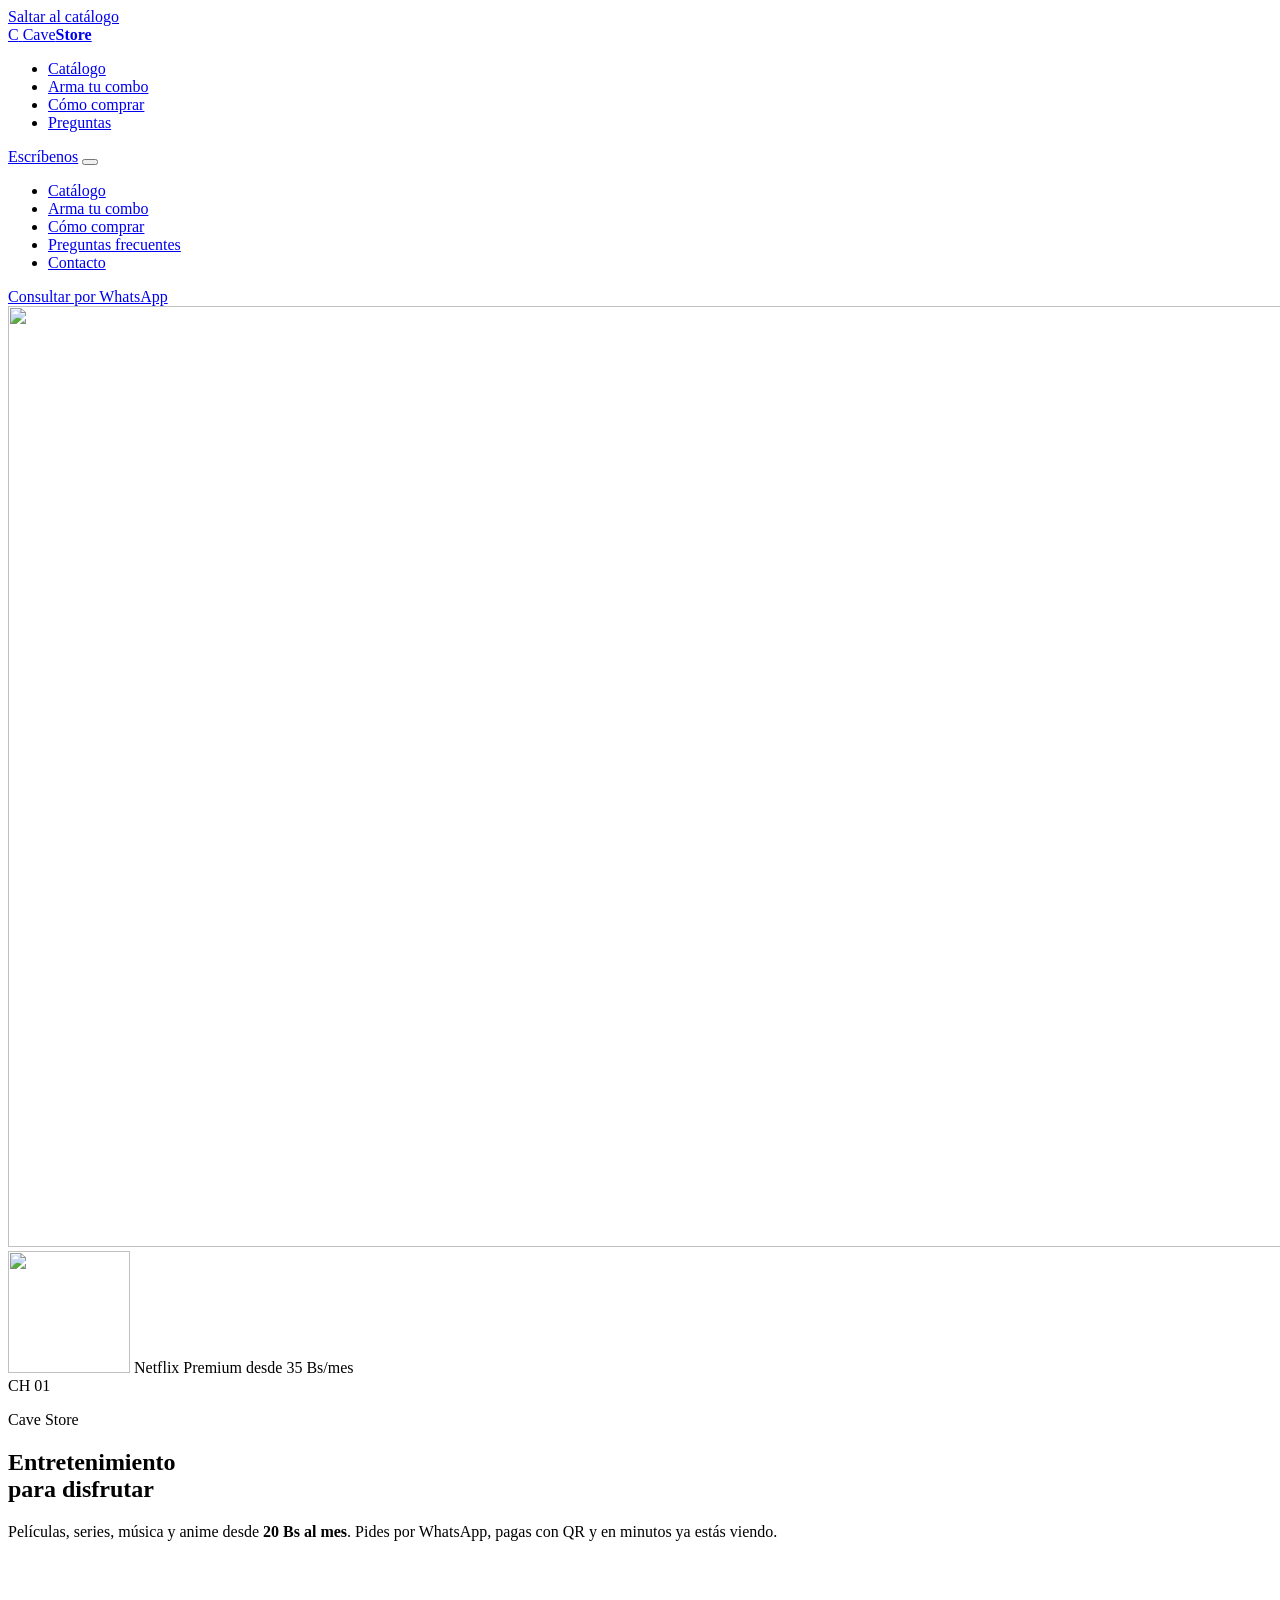
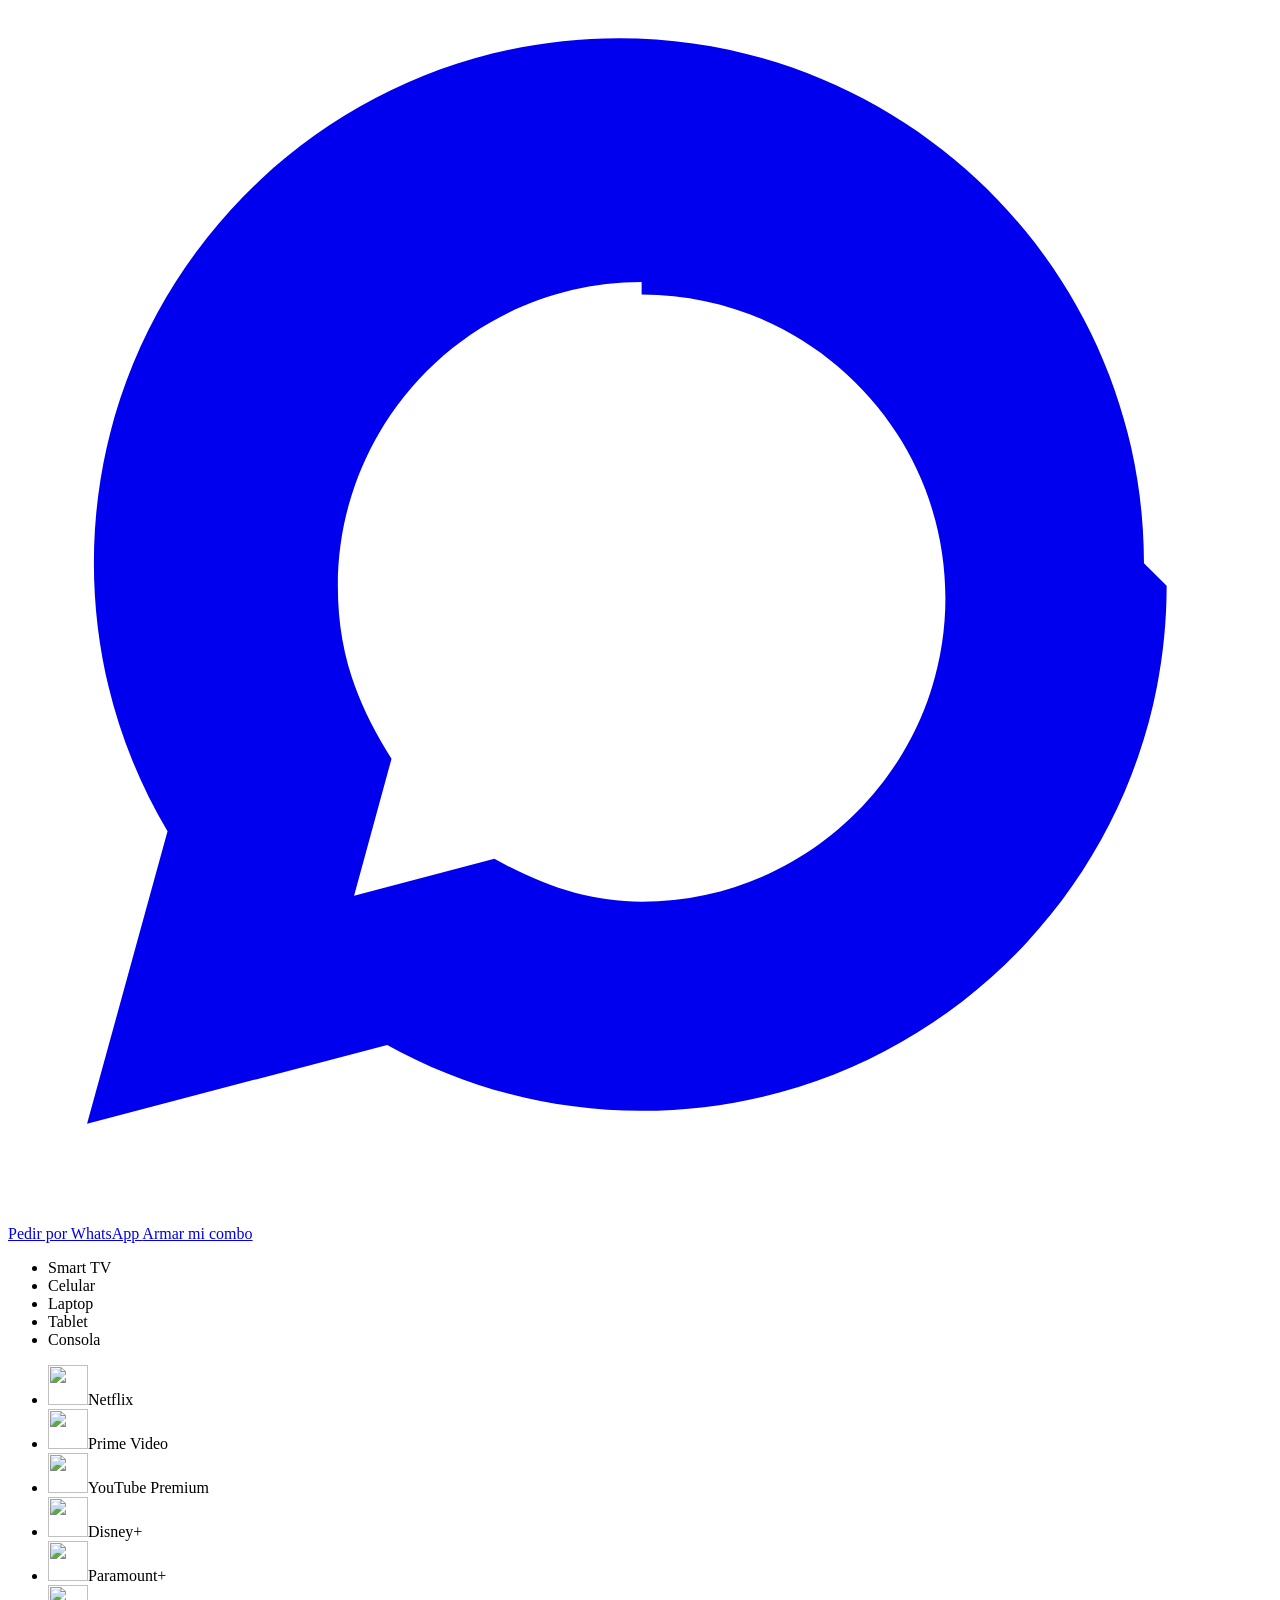
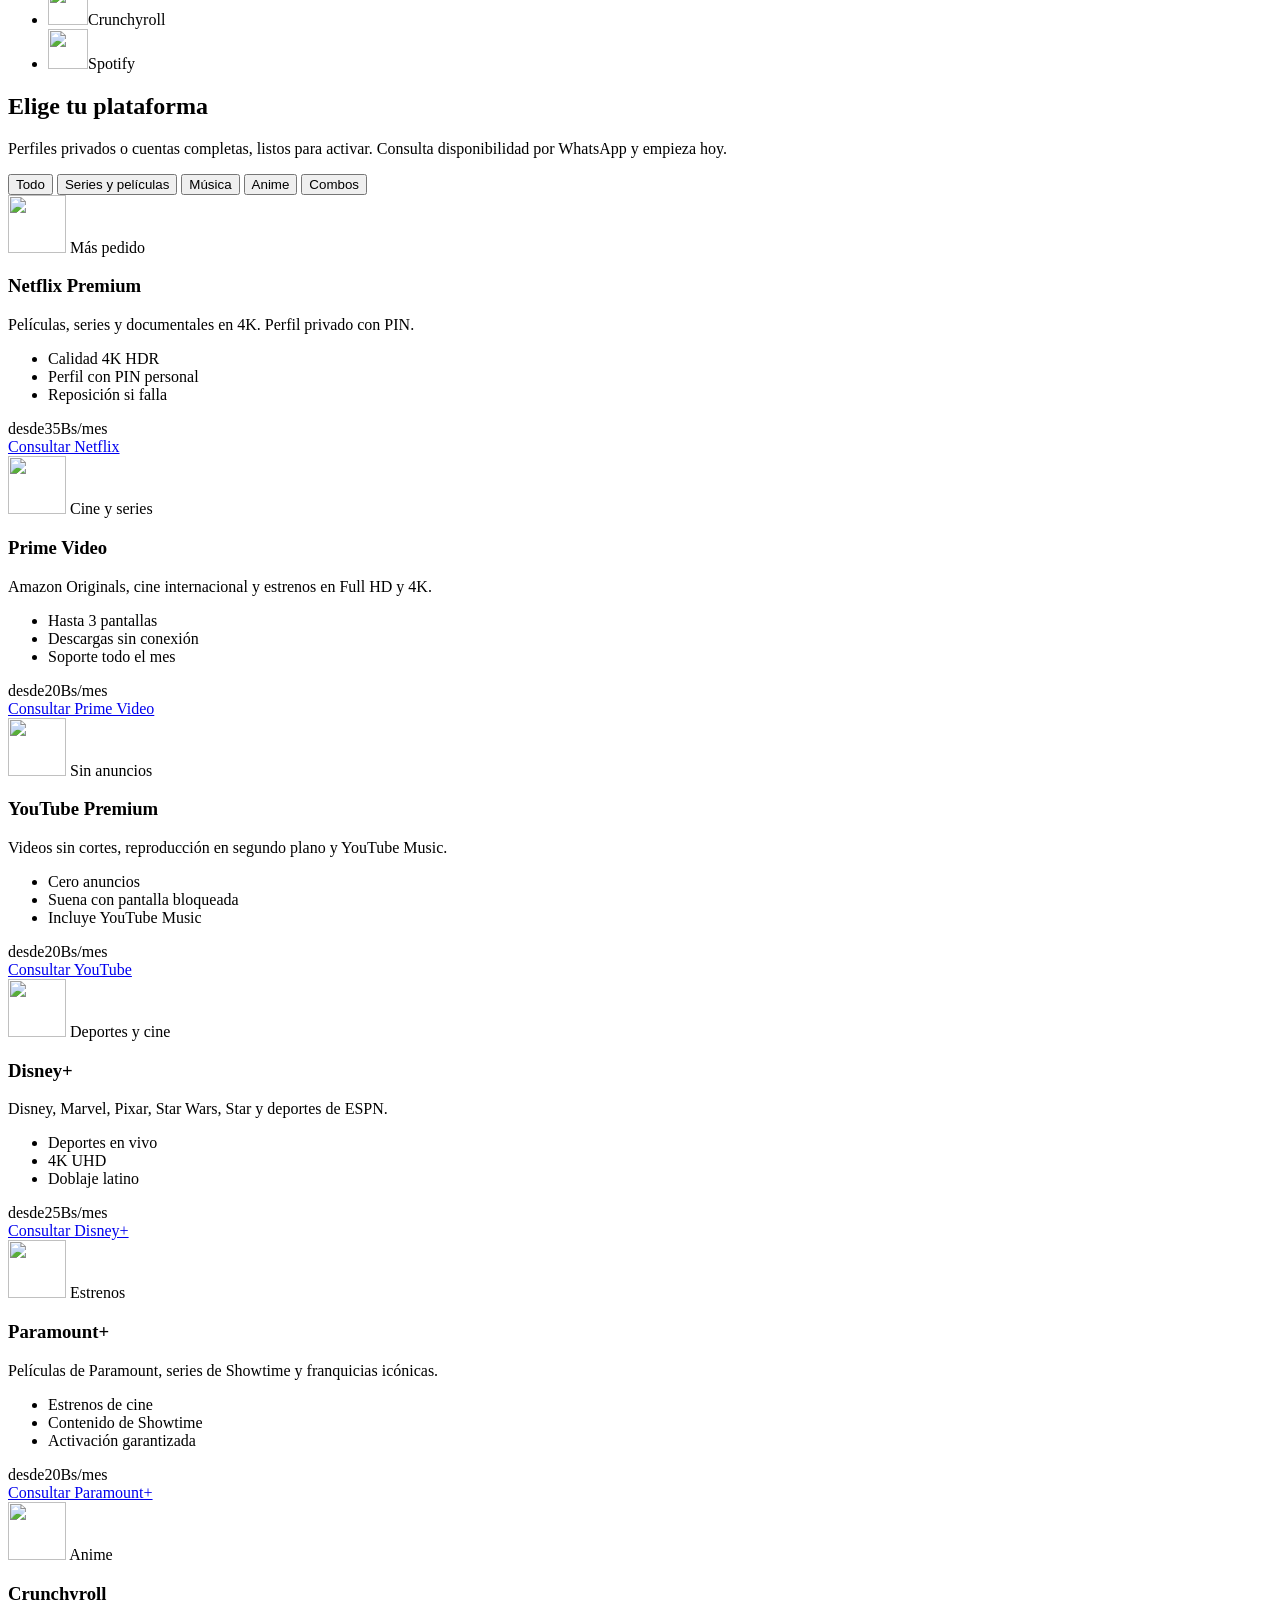
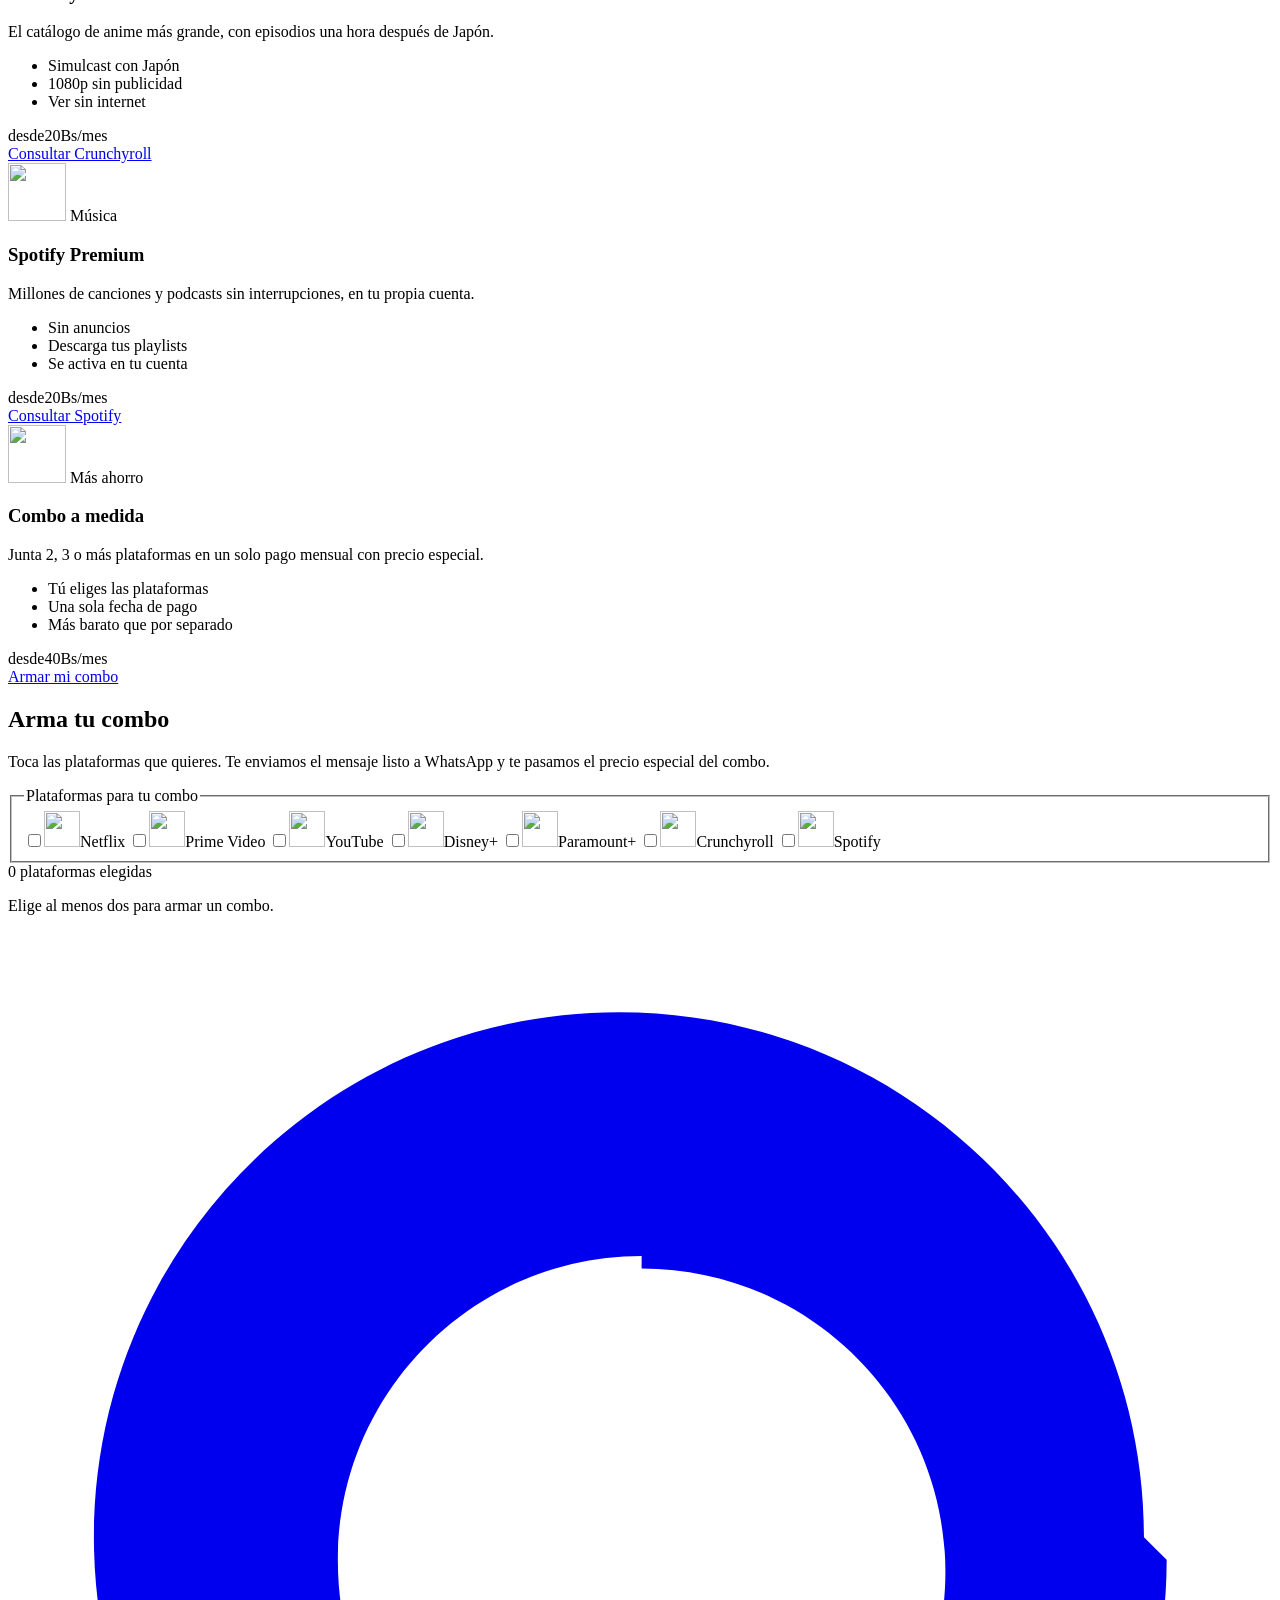
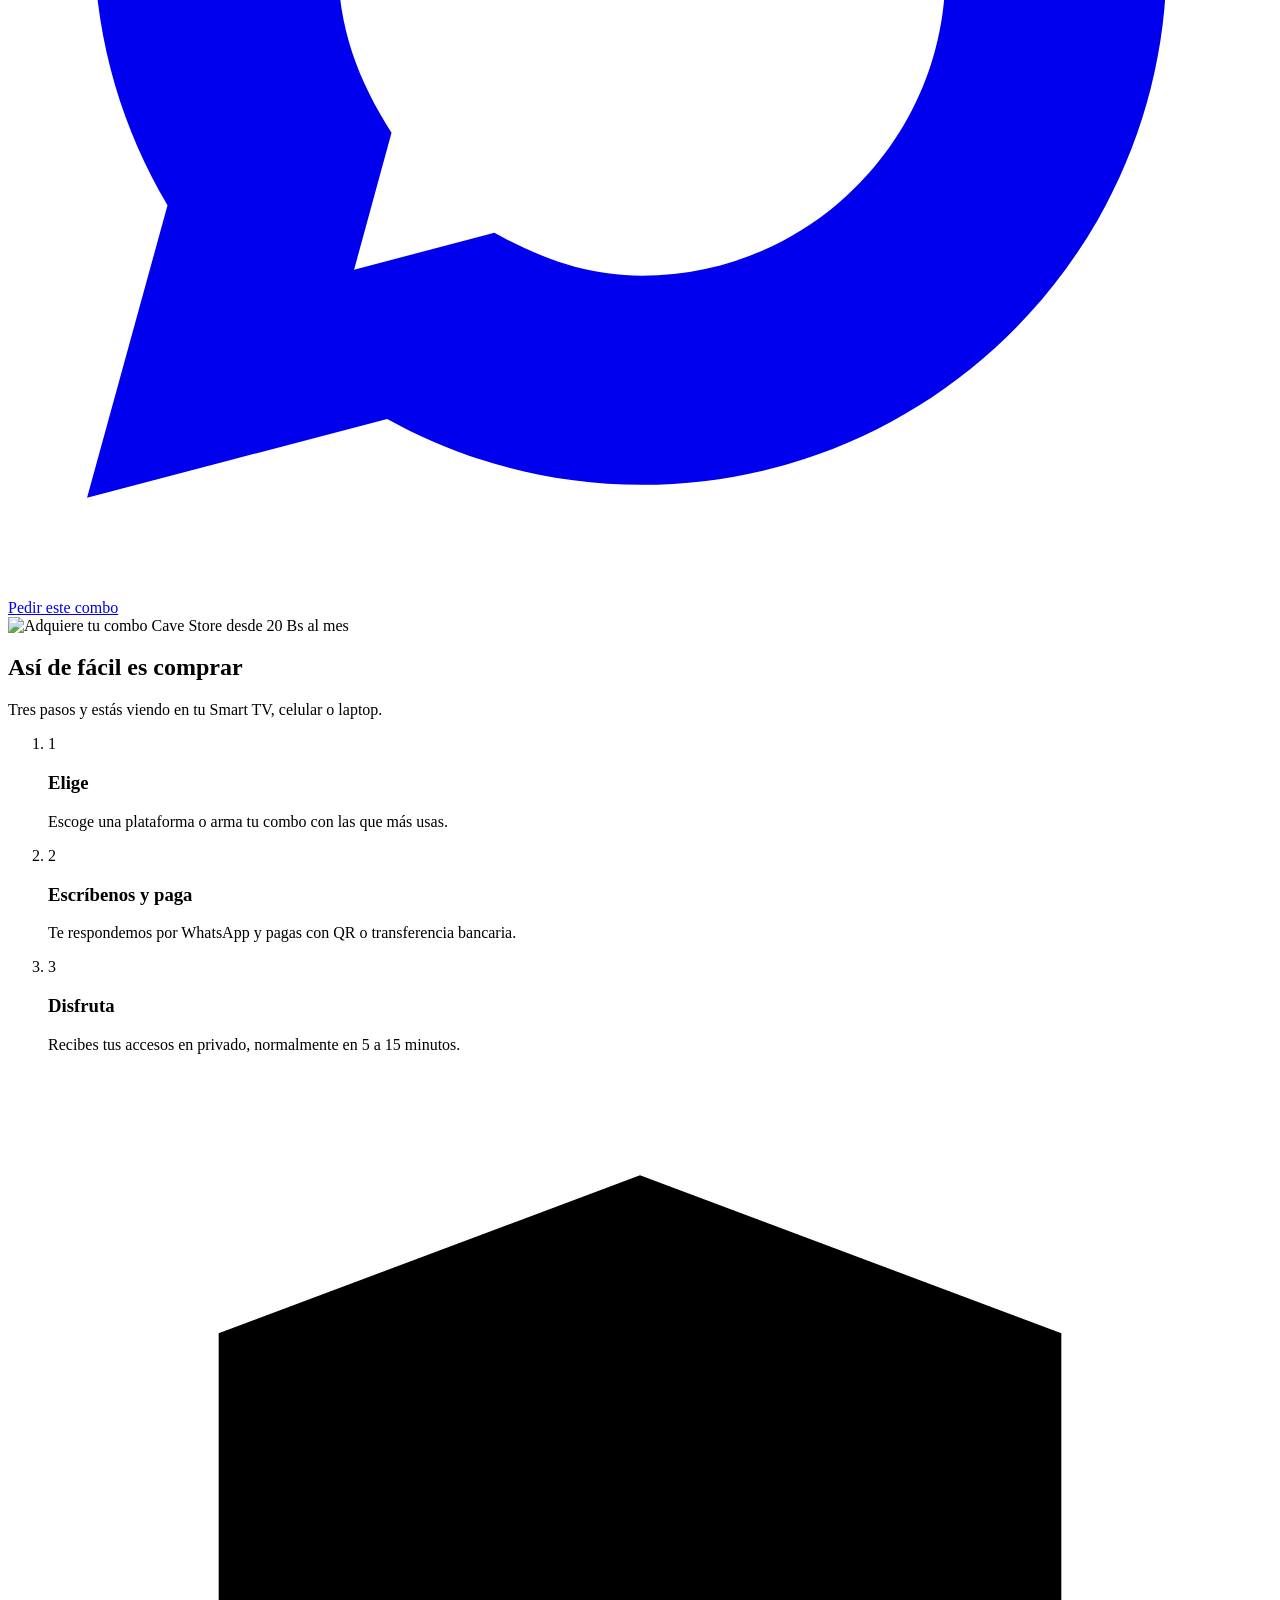
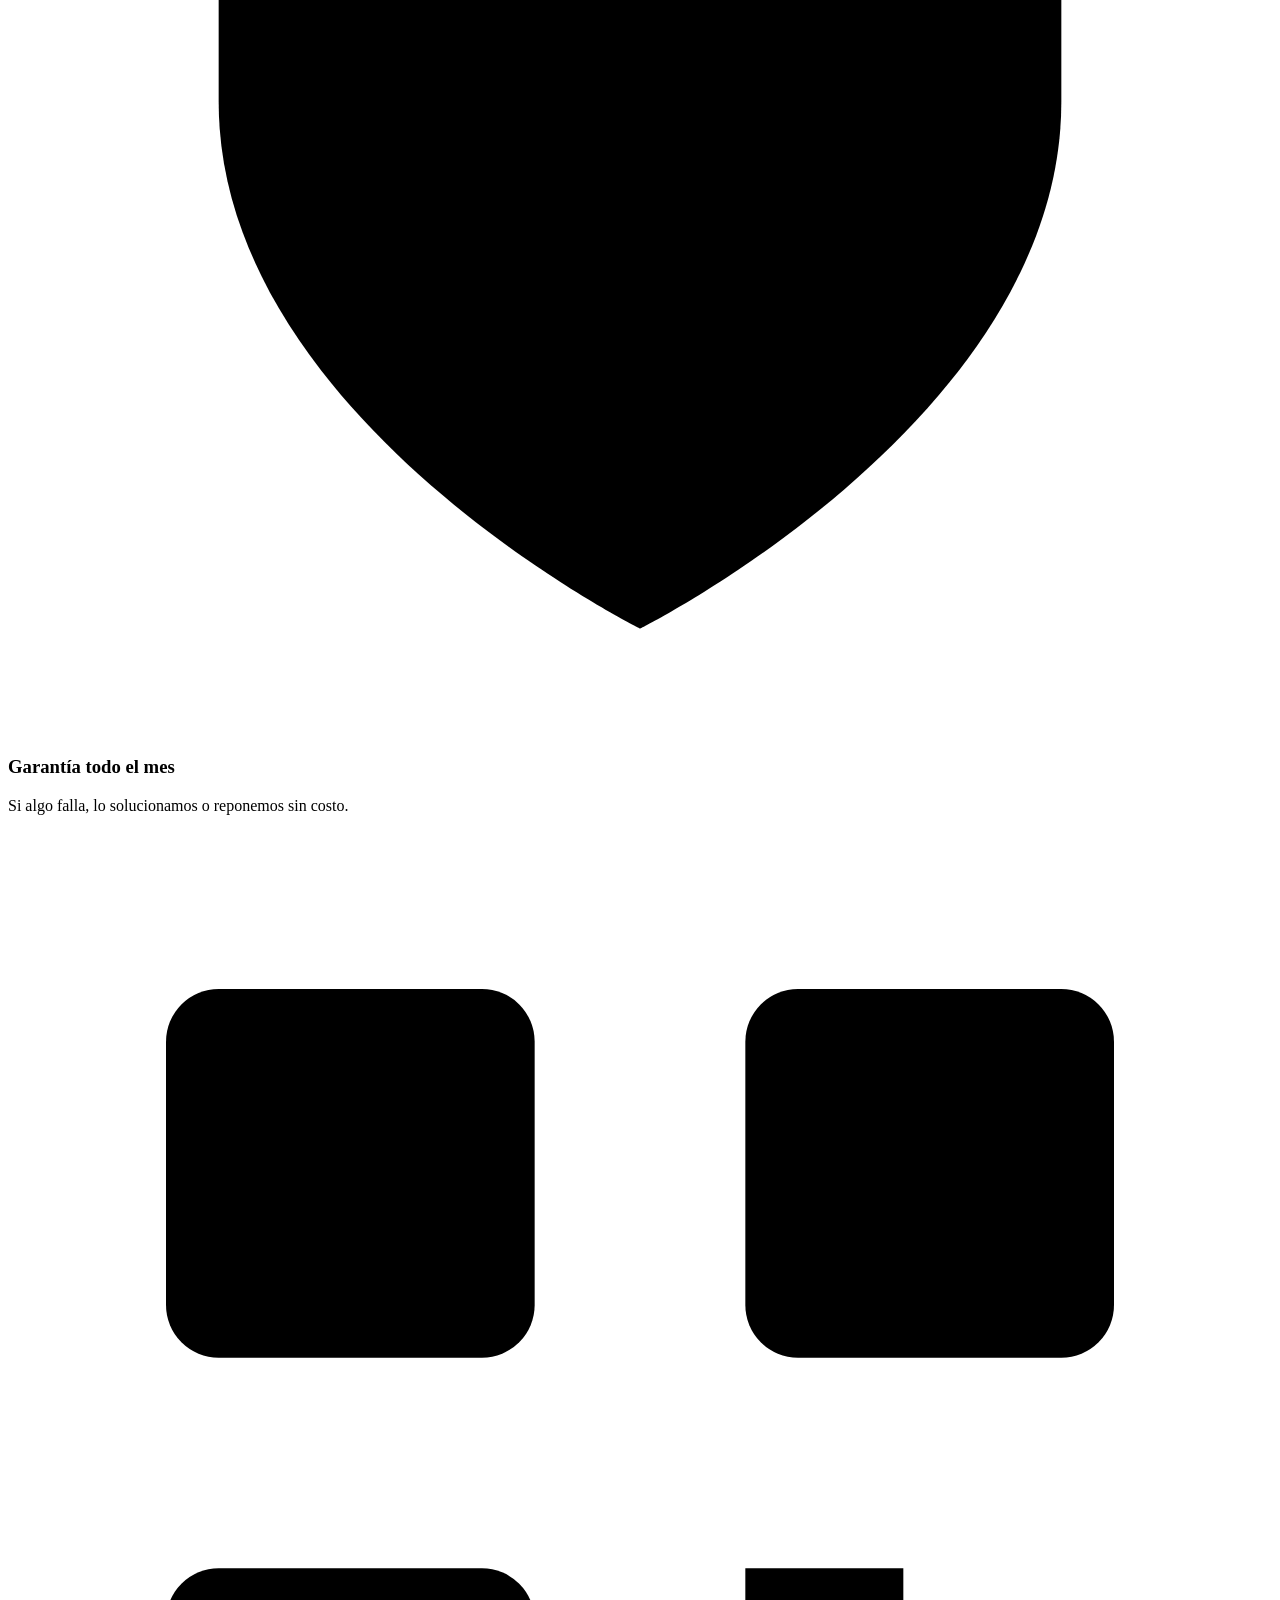
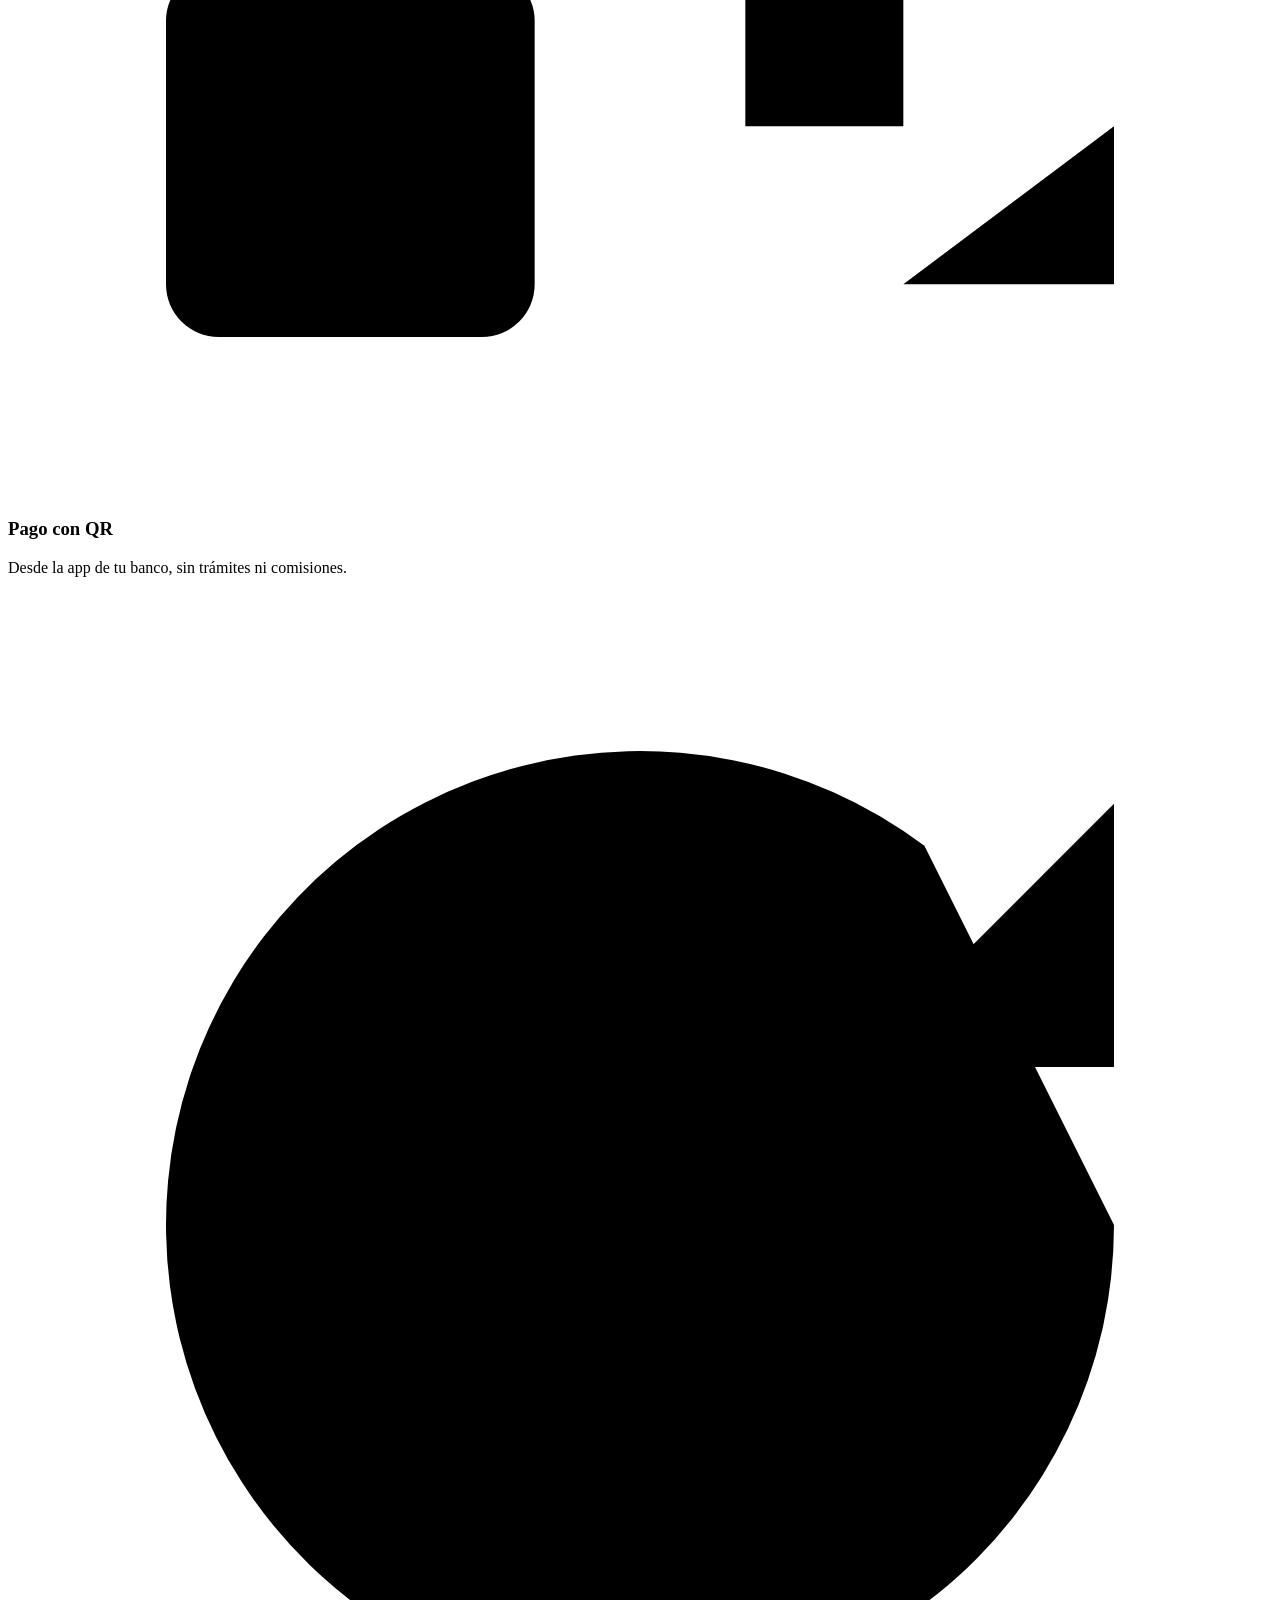
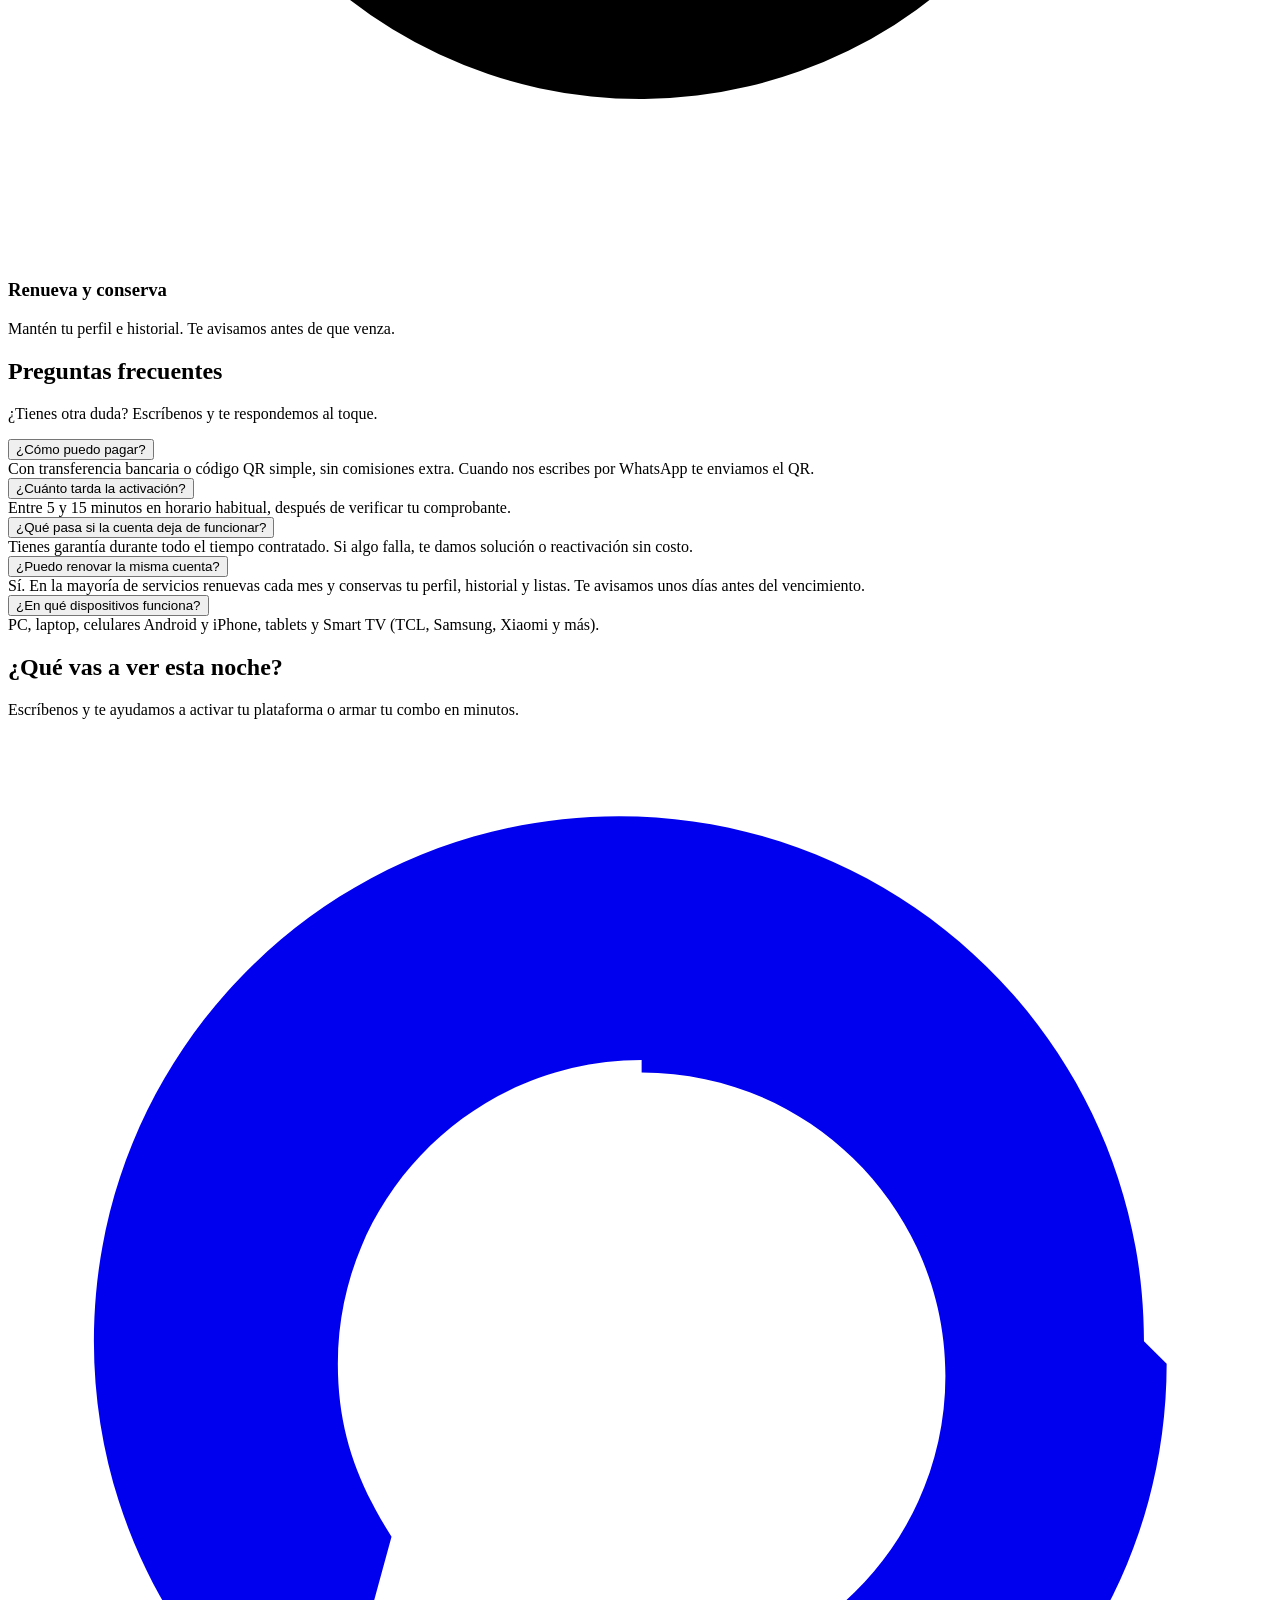
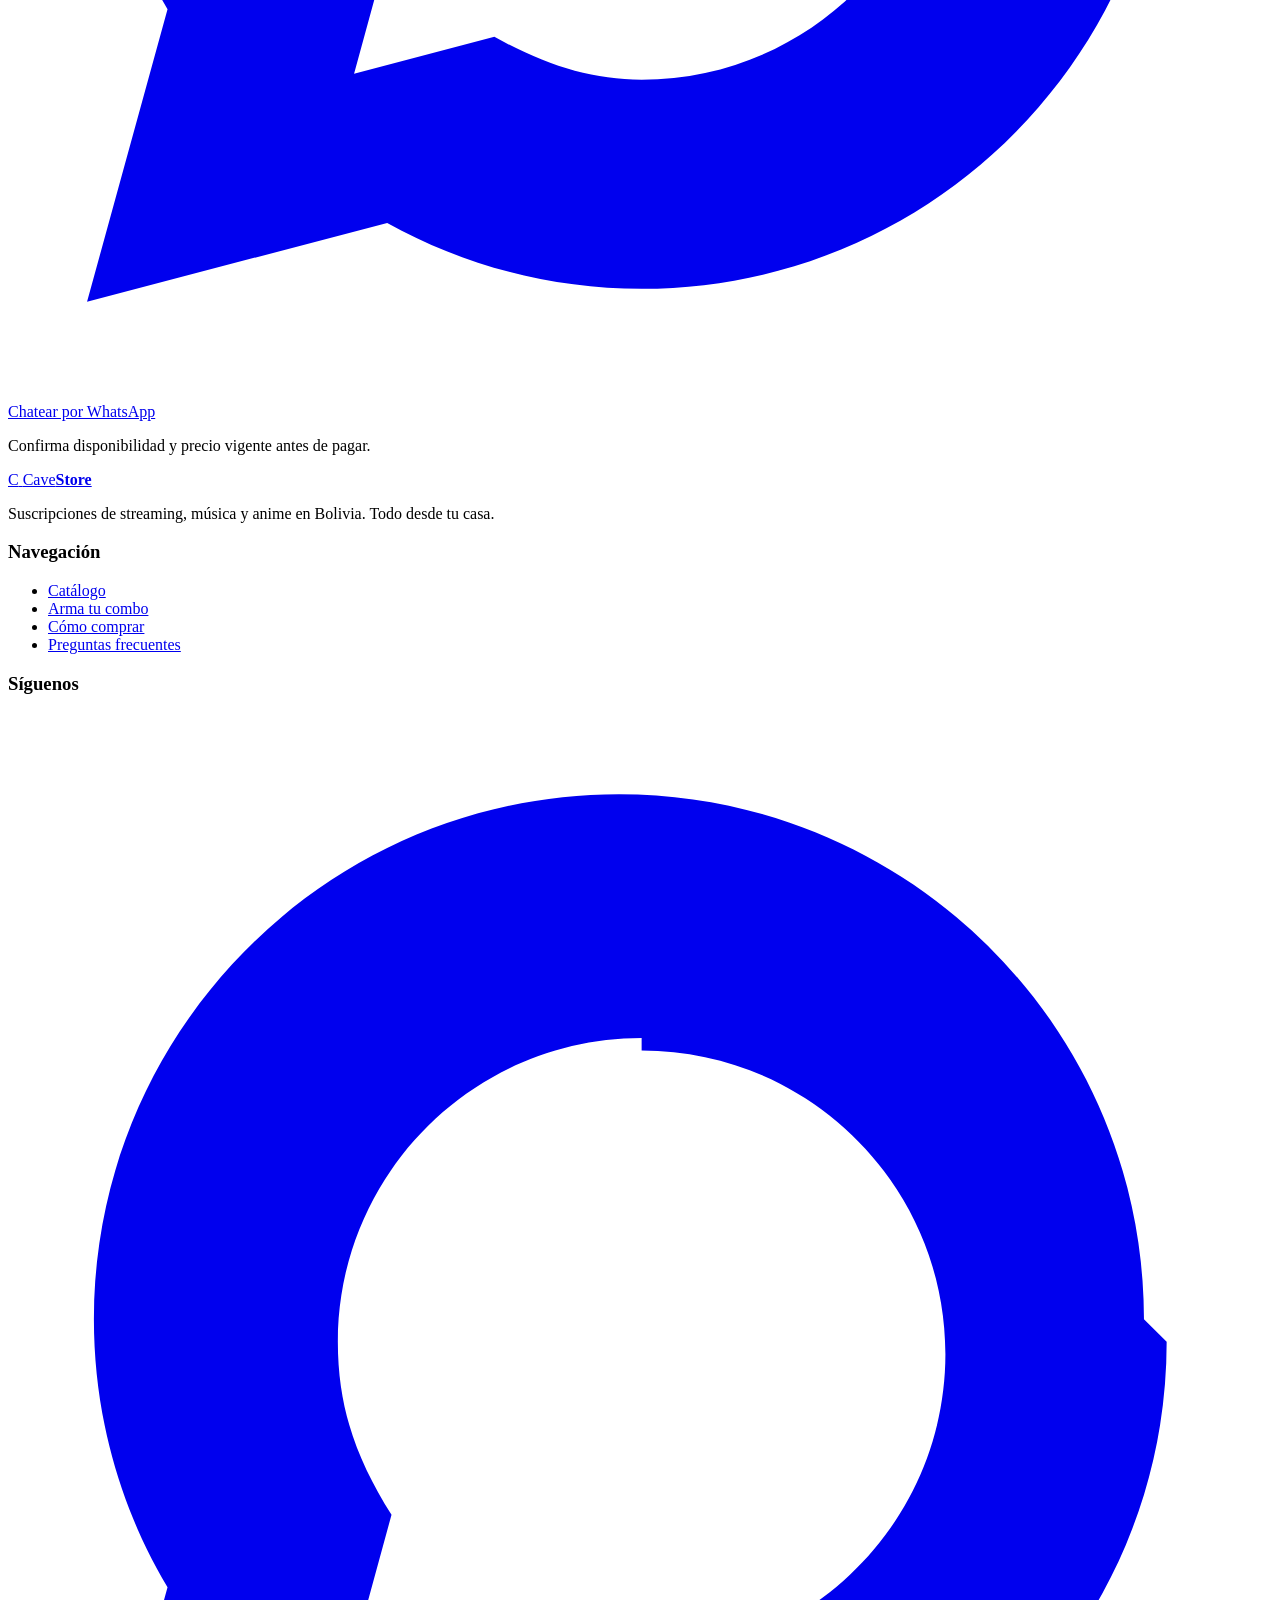
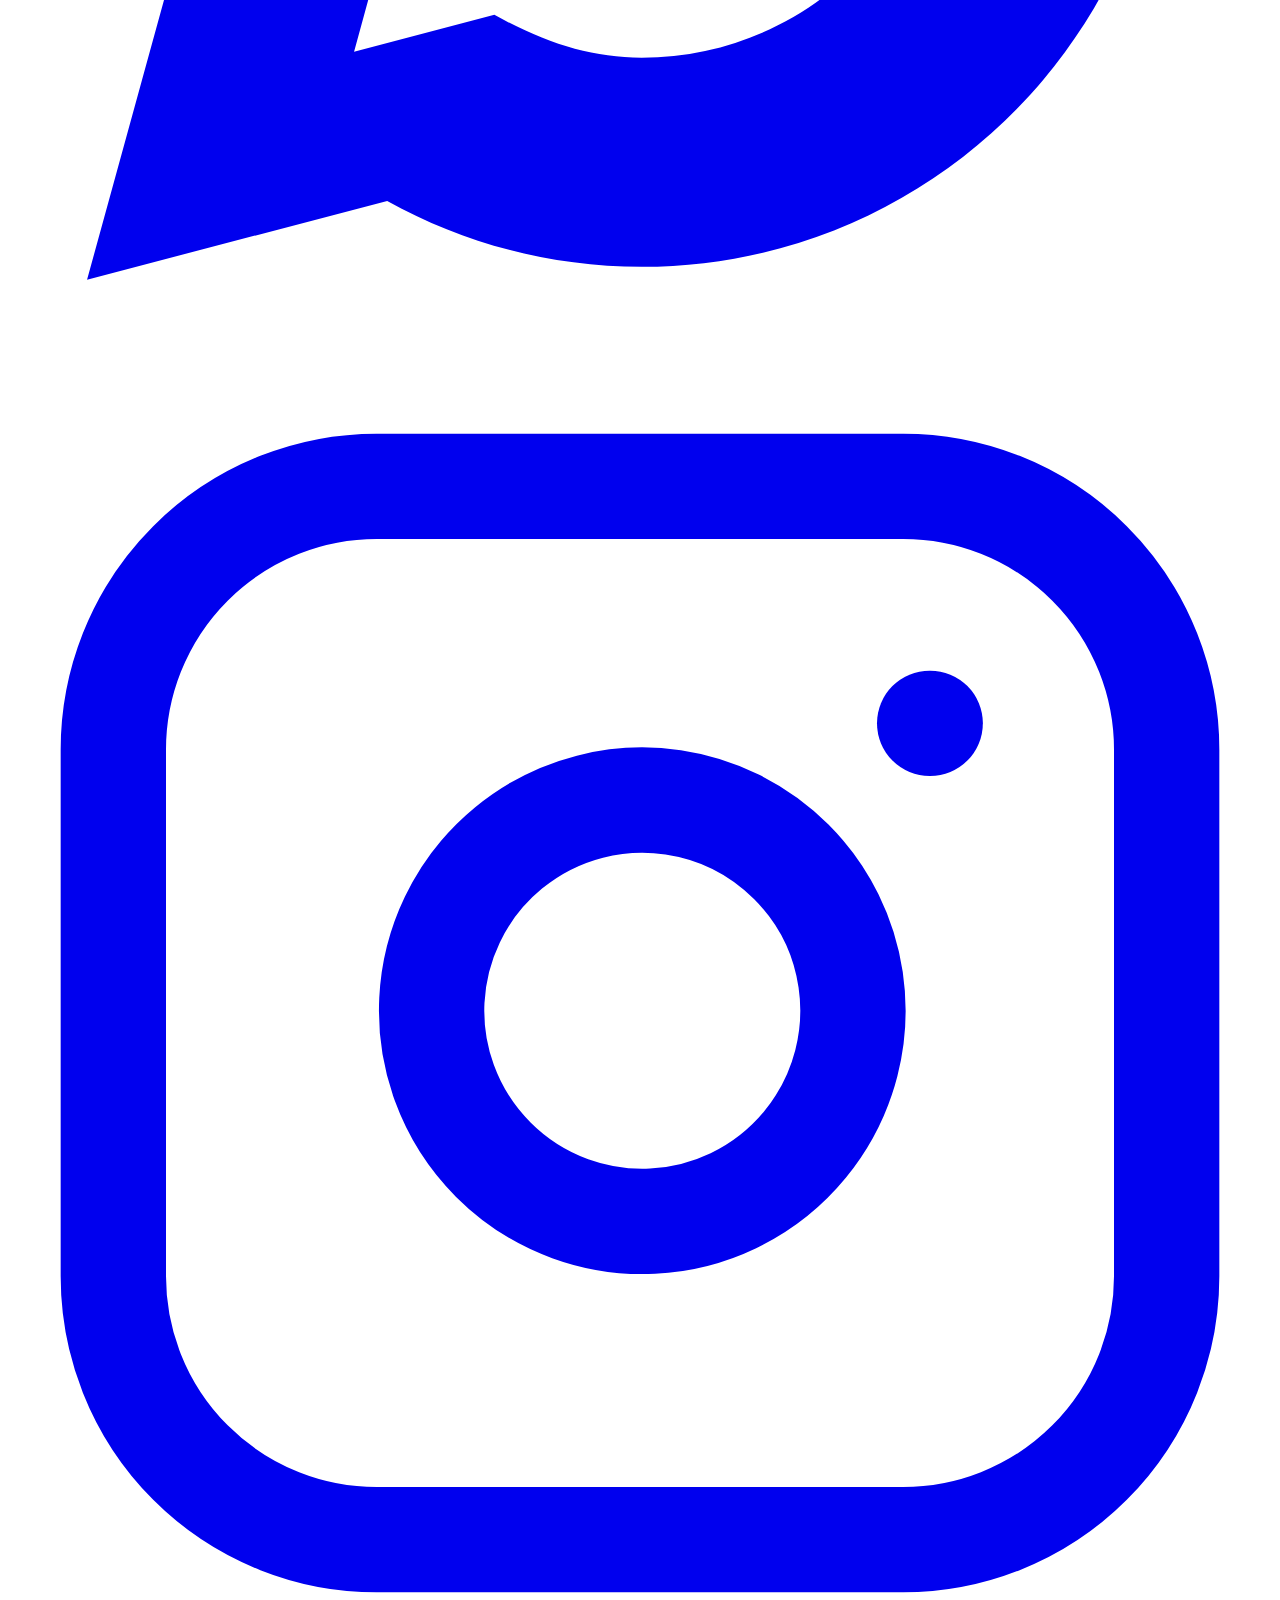
==== index.html @ 47af5139 "Página Cave Store: index, README y .htaccess" ====
<!DOCTYPE html>
<html lang="es">
<head>
  <meta charset="UTF-8">
  <meta name="viewport" content="width=device-width, initial-scale=1.0">
  <title>Cave Store | Streaming en Bolivia desde 20 Bs al mes</title>
  <meta name="description" content="Cave Store: Netflix, Prime Video, YouTube Premium, Disney+, Paramount+, Crunchyroll y Spotify desde 20 Bs/mes. Arma tu combo y actívalo por WhatsApp en minutos.">
  <meta name="theme-color" content="#050505">
  <meta property="og:title" content="Cave Store · Entretenimiento para disfrutar">
  <meta property="og:description" content="Streaming, música y anime desde 20 Bs/mes. Arma tu combo y pídelo por WhatsApp.">
  <meta property="og:image" content="assets/images/cave-store-combo-desktop.jpg">
  <link rel="icon" type="image/svg+xml" href="data:image/svg+xml,<svg xmlns='http://www.w3.org/2000/svg' viewBox='0 0 100 100'><rect width='100' height='100' rx='24' fill='%23050505'/><rect x='14' y='14' width='72' height='72' rx='18' fill='%23700305'/><text x='50' y='67' font-size='46' font-family='sans-serif' font-weight='900' fill='white' text-anchor='middle'>C</text></svg>">

  <link rel="preload" as="image" href="assets/images/cave-store-cinematic-room.webp">
  <link rel="stylesheet" href="assets/css/styles.css">
</head>
<body>
  <a class="skip-link" href="#servicios">Saltar al catálogo</a>

  <!-- ================= HEADER ================= -->
  <header class="site-header" id="navbar">
    <div class="container nav-container">
      <a href="#inicio" class="brand-logo" aria-label="Cave Store, ir al inicio">
        <span class="logo-icon" aria-hidden="true">C</span>
        <span class="logo-word">Cave<b>Store</b></span>
      </a>

      <nav aria-label="Navegación principal">
        <ul class="nav-menu">
          <li><a href="#servicios" class="nav-link">Catálogo</a></li>
          <li><a href="#combo" class="nav-link">Arma tu combo</a></li>
          <li><a href="#como-funciona" class="nav-link">Cómo comprar</a></li>
          <li><a href="#faq" class="nav-link">Preguntas</a></li>
        </ul>
      </nav>

      <div class="nav-actions">
        <a href="https://wa.me/" class="btn btn-primary btn-sm nav-cta" data-wa-action="default">Escríbenos</a>
        <button class="mobile-toggle" aria-label="Abrir menú" aria-expanded="false" aria-controls="mobile-drawer">
          <span></span><span></span><span></span>
        </button>
      </div>
    </div>
  </header>

  <div class="mobile-drawer-overlay" aria-hidden="true"></div>
  <aside class="mobile-drawer" id="mobile-drawer" aria-label="Menú móvil">
    <ul class="mobile-nav-links">
      <li><a href="#servicios" class="mobile-nav-link">Catálogo</a></li>
      <li><a href="#combo" class="mobile-nav-link">Arma tu combo</a></li>
      <li><a href="#como-funciona" class="mobile-nav-link">Cómo comprar</a></li>
      <li><a href="#faq" class="mobile-nav-link">Preguntas frecuentes</a></li>
      <li><a href="#contacto" class="mobile-nav-link">Contacto</a></li>
    </ul>
    <a href="https://wa.me/" class="btn btn-whatsapp btn-lg btn-block" data-wa-action="default">Consultar por WhatsApp</a>
  </aside>

  <main>
    <!-- ================= HERO: la tele se enciende ================= -->
    <section class="hero" id="inicio" aria-label="Cave Store">
      <div class="hero-stage">
        <div class="scene" aria-hidden="true">
          <img class="scene-img" src="assets/images/cave-store-cinematic-room.webp" alt="" width="1672" height="941">
          <!-- Pantalla de la TV: se enciende y cambia de canal -->
          <div class="tv-screen" id="tv-screen">
            <div class="tv-inner">
              <div class="tv-channel" id="tv-channel">
                <img class="tv-logo" id="tv-logo" src="assets/images/netflix.webp" alt="" width="122" height="122">
                <span class="tv-name" id="tv-name">Netflix Premium</span>
                <span class="tv-price" id="tv-price">desde 35 Bs/mes</span>
              </div>
              <span class="tv-osd" id="tv-osd">CH 01</span>
              <div class="tv-noise"></div>
            </div>
          </div>
        </div>
        <div class="hero-shade" aria-hidden="true"></div>
      </div>

      <div class="container hero-content">
        <p class="hero-brandline">Cave Store</p>
        <h1 class="hero-title">Entretenimiento<br>para disfrutar</h1>
        <p class="hero-sub">Películas, series, música y anime desde <strong>20 Bs al mes</strong>. Pides por WhatsApp, pagas con QR y en minutos ya estás viendo.</p>
        <div class="hero-actions">
          <a href="https://wa.me/" class="btn btn-whatsapp btn-lg" data-wa-action="default">
            <svg class="ico" viewBox="0 0 24 24" fill="currentColor" aria-hidden="true"><path d="M12.031 6.172c-3.181 0-5.767 2.586-5.768 5.766-.001 1.298.38 2.27 1.019 3.287l-.711 2.598 2.664-.699c.981.541 1.838.813 2.796.814 3.179 0 5.767-2.587 5.768-5.766.001-3.18-2.585-5.766-5.768-5.766zm9.969 5.768c0 5.503-4.469 9.968-9.969 9.968-1.754 0-3.398-.456-4.831-1.251l-5.699 1.495 1.528-5.553c-.886-1.488-1.398-3.228-1.398-5.089 0-5.503 4.469-9.968 9.969-9.968 5.502 0 9.969 4.465 9.969 9.968z"/></svg>
            Pedir por WhatsApp
          </a>
          <a href="#combo" class="btn btn-ghost btn-lg">Armar mi combo</a>
        </div>
        <ul class="hero-devices" aria-label="Funciona en">
          <li>Smart TV</li><li>Celular</li><li>Laptop</li><li>Tablet</li><li>Consola</li>
        </ul>
      </div>
    </section>

    <!-- ================= MARQUESINA DE PLATAFORMAS ================= -->
    <section class="marquee" aria-label="Plataformas disponibles">
      <div class="marquee-track">
        <ul class="marquee-list">
          <li><img src="assets/images/netflix.webp" alt="" width="40" height="40" loading="lazy">Netflix</li>
          <li><img src="assets/images/prime.webp" alt="" width="40" height="40" loading="lazy">Prime Video</li>
          <li><img src="assets/images/youtube.webp" alt="" width="40" height="40" loading="lazy">YouTube Premium</li>
          <li><img src="assets/images/disney.webp" alt="" width="40" height="40" loading="lazy">Disney+</li>
          <li><img src="assets/images/paramount.webp" alt="" width="40" height="40" loading="lazy">Paramount+</li>
          <li><img src="assets/images/crunchyroll.webp" alt="" width="40" height="40" loading="lazy">Crunchyroll</li>
          <li><img src="assets/images/spotify.webp" alt="" width="40" height="40" loading="lazy">Spotify</li>
        </ul>
      </div>
    </section>

    <!-- ================= CATÁLOGO ================= -->
    <section class="catalog-section" id="servicios">
      <div class="container">
        <header class="section-header">
          <h2 class="section-title">Elige tu plataforma</h2>
          <p class="section-subtitle">Perfiles privados o cuentas completas, listos para activar. Consulta disponibilidad por WhatsApp y empieza hoy.</p>
        </header>

        <div class="catalog-filters" role="group" aria-label="Filtrar catálogo">
          <button class="filter-btn active" data-filter="all" aria-pressed="true">Todo</button>
          <button class="filter-btn" data-filter="streaming" aria-pressed="false">Series y películas</button>
          <button class="filter-btn" data-filter="music" aria-pressed="false">Música</button>
          <button class="filter-btn" data-filter="anime" aria-pressed="false">Anime</button>
          <button class="filter-btn" data-filter="combos" aria-pressed="false">Combos</button>
        </div>

        <div class="services-grid">
          <article class="service-card is-featured" data-category="streaming">
            <div class="card-top">
              <img src="assets/images/netflix.webp" alt="" class="service-icon" width="58" height="58" loading="lazy">
              <span class="service-tag hot">Más pedido</span>
            </div>
            <h3 class="service-name">Netflix Premium</h3>
            <p class="service-desc">Películas, series y documentales en 4K. Perfil privado con PIN.</p>
            <ul class="service-features">
              <li>Calidad 4K HDR</li>
              <li>Perfil con PIN personal</li>
              <li>Reposición si falla</li>
            </ul>
            <div class="price"><span class="price-from">desde</span><span class="price-amount">35</span><span class="price-unit">Bs/mes</span></div>
            <a href="https://wa.me/" class="btn btn-primary btn-block" data-wa-action="netflix">Consultar Netflix</a>
          </article>

          <article class="service-card" data-category="streaming">
            <div class="card-top">
              <img src="assets/images/prime.webp" alt="" class="service-icon" width="58" height="58" loading="lazy">
              <span class="service-tag">Cine y series</span>
            </div>
            <h3 class="service-name">Prime Video</h3>
            <p class="service-desc">Amazon Originals, cine internacional y estrenos en Full HD y 4K.</p>
            <ul class="service-features">
              <li>Hasta 3 pantallas</li>
              <li>Descargas sin conexión</li>
              <li>Soporte todo el mes</li>
            </ul>
            <div class="price"><span class="price-from">desde</span><span class="price-amount">20</span><span class="price-unit">Bs/mes</span></div>
            <a href="https://wa.me/" class="btn btn-primary btn-block" data-wa-action="prime">Consultar Prime Video</a>
          </article>

          <article class="service-card" data-category="streaming music">
            <div class="card-top">
              <img src="assets/images/youtube.webp" alt="" class="service-icon" width="58" height="58" loading="lazy">
              <span class="service-tag">Sin anuncios</span>
            </div>
            <h3 class="service-name">YouTube Premium</h3>
            <p class="service-desc">Videos sin cortes, reproducción en segundo plano y YouTube Music.</p>
            <ul class="service-features">
              <li>Cero anuncios</li>
              <li>Suena con pantalla bloqueada</li>
              <li>Incluye YouTube Music</li>
            </ul>
            <div class="price"><span class="price-from">desde</span><span class="price-amount">20</span><span class="price-unit">Bs/mes</span></div>
            <a href="https://wa.me/" class="btn btn-primary btn-block" data-wa-action="youtube">Consultar YouTube</a>
          </article>

          <article class="service-card" data-category="streaming">
            <div class="card-top">
              <img src="assets/images/disney.webp" alt="" class="service-icon" width="58" height="58" loading="lazy">
              <span class="service-tag">Deportes y cine</span>
            </div>
            <h3 class="service-name">Disney+</h3>
            <p class="service-desc">Disney, Marvel, Pixar, Star Wars, Star y deportes de ESPN.</p>
            <ul class="service-features">
              <li>Deportes en vivo</li>
              <li>4K UHD</li>
              <li>Doblaje latino</li>
            </ul>
            <div class="price"><span class="price-from">desde</span><span class="price-amount">25</span><span class="price-unit">Bs/mes</span></div>
            <a href="https://wa.me/" class="btn btn-primary btn-block" data-wa-action="disney">Consultar Disney+</a>
          </article>

          <article class="service-card" data-category="streaming">
            <div class="card-top">
              <img src="assets/images/paramount.webp" alt="" class="service-icon" width="58" height="58" loading="lazy">
              <span class="service-tag">Estrenos</span>
            </div>
            <h3 class="service-name">Paramount+</h3>
            <p class="service-desc">Películas de Paramount, series de Showtime y franquicias icónicas.</p>
            <ul class="service-features">
              <li>Estrenos de cine</li>
              <li>Contenido de Showtime</li>
              <li>Activación garantizada</li>
            </ul>
            <div class="price"><span class="price-from">desde</span><span class="price-amount">20</span><span class="price-unit">Bs/mes</span></div>
            <a href="https://wa.me/" class="btn btn-primary btn-block" data-wa-action="paramount">Consultar Paramount+</a>
          </article>

          <article class="service-card" data-category="anime">
            <div class="card-top">
              <img src="assets/images/crunchyroll.webp" alt="" class="service-icon" width="58" height="58" loading="lazy">
              <span class="service-tag">Anime</span>
            </div>
            <h3 class="service-name">Crunchyroll</h3>
            <p class="service-desc">El catálogo de anime más grande, con episodios una hora después de Japón.</p>
            <ul class="service-features">
              <li>Simulcast con Japón</li>
              <li>1080p sin publicidad</li>
              <li>Ver sin internet</li>
            </ul>
            <div class="price"><span class="price-from">desde</span><span class="price-amount">20</span><span class="price-unit">Bs/mes</span></div>
            <a href="https://wa.me/" class="btn btn-primary btn-block" data-wa-action="crunchyroll">Consultar Crunchyroll</a>
          </article>

          <article class="service-card" data-category="music">
            <div class="card-top">
              <img src="assets/images/spotify.webp" alt="" class="service-icon" width="58" height="58" loading="lazy">
              <span class="service-tag">Música</span>
            </div>
            <h3 class="service-name">Spotify Premium</h3>
            <p class="service-desc">Millones de canciones y podcasts sin interrupciones, en tu propia cuenta.</p>
            <ul class="service-features">
              <li>Sin anuncios</li>
              <li>Descarga tus playlists</li>
              <li>Se activa en tu cuenta</li>
            </ul>
            <div class="price"><span class="price-from">desde</span><span class="price-amount">20</span><span class="price-unit">Bs/mes</span></div>
            <a href="https://wa.me/" class="btn btn-primary btn-block" data-wa-action="spotify">Consultar Spotify</a>
          </article>

          <article class="service-card card-combo" data-category="combos">
            <div class="card-top">
              <img src="assets/images/combo.webp" alt="" class="service-icon" width="58" height="58" loading="lazy">
              <span class="service-tag hot">Más ahorro</span>
            </div>
            <h3 class="service-name">Combo a medida</h3>
            <p class="service-desc">Junta 2, 3 o más plataformas en un solo pago mensual con precio especial.</p>
            <ul class="service-features">
              <li>Tú eliges las plataformas</li>
              <li>Una sola fecha de pago</li>
              <li>Más barato que por separado</li>
            </ul>
            <div class="price"><span class="price-from">desde</span><span class="price-amount">40</span><span class="price-unit">Bs/mes</span></div>
            <a href="#combo" class="btn btn-primary btn-block">Armar mi combo</a>
          </article>
        </div>
      </div>
    </section>

    <!-- ================= ARMA TU COMBO (interactivo) ================= -->
    <section class="combo-section" id="combo">
      <div class="container">
        <div class="combo-panel">
          <div class="combo-builder">
            <h2 class="section-title">Arma tu combo</h2>
            <p class="section-subtitle">Toca las plataformas que quieres. Te enviamos el mensaje listo a WhatsApp y te pasamos el precio especial del combo.</p>

            <fieldset class="combo-options">
              <legend class="sr-only">Plataformas para tu combo</legend>
              <label class="combo-chip"><input type="checkbox" value="Netflix" data-price="35"><img src="assets/images/netflix.webp" alt="" width="36" height="36" loading="lazy"><span>Netflix</span></label>
              <label class="combo-chip"><input type="checkbox" value="Prime Video" data-price="20"><img src="assets/images/prime.webp" alt="" width="36" height="36" loading="lazy"><span>Prime Video</span></label>
              <label class="combo-chip"><input type="checkbox" value="YouTube Premium" data-price="20"><img src="assets/images/youtube.webp" alt="" width="36" height="36" loading="lazy"><span>YouTube</span></label>
              <label class="combo-chip"><input type="checkbox" value="Disney+" data-price="25"><img src="assets/images/disney.webp" alt="" width="36" height="36" loading="lazy"><span>Disney+</span></label>
              <label class="combo-chip"><input type="checkbox" value="Paramount+" data-price="20"><img src="assets/images/paramount.webp" alt="" width="36" height="36" loading="lazy"><span>Paramount+</span></label>
              <label class="combo-chip"><input type="checkbox" value="Crunchyroll" data-price="20"><img src="assets/images/crunchyroll.webp" alt="" width="36" height="36" loading="lazy"><span>Crunchyroll</span></label>
              <label class="combo-chip"><input type="checkbox" value="Spotify Premium" data-price="20"><img src="assets/images/spotify.webp" alt="" width="36" height="36" loading="lazy"><span>Spotify</span></label>
            </fieldset>

            <div class="combo-summary" aria-live="polite">
              <div class="combo-count"><span id="combo-count">0</span> <span id="combo-count-label">plataformas elegidas</span></div>
              <p class="combo-note" id="combo-note">Elige al menos dos para armar un combo.</p>
            </div>

            <a href="https://wa.me/" class="btn btn-whatsapp btn-lg btn-block is-disabled" id="combo-send" data-wa-action="combo" aria-disabled="true">
              <svg class="ico" viewBox="0 0 24 24" fill="currentColor" aria-hidden="true"><path d="M12.031 6.172c-3.181 0-5.767 2.586-5.768 5.766-.001 1.298.38 2.27 1.019 3.287l-.711 2.598 2.664-.699c.981.541 1.838.813 2.796.814 3.179 0 5.767-2.587 5.768-5.766.001-3.18-2.585-5.766-5.768-5.766zm9.969 5.768c0 5.503-4.469 9.968-9.969 9.968-1.754 0-3.398-.456-4.831-1.251l-5.699 1.495 1.528-5.553c-.886-1.488-1.398-3.228-1.398-5.089 0-5.503 4.469-9.968 9.969-9.968 5.502 0 9.969 4.465 9.969 9.968z"/></svg>
              Pedir este combo
            </a>
          </div>

          <picture class="combo-visual">
            <source media="(max-width: 700px)" srcset="assets/images/cave-store-combo-mobile.webp" type="image/webp">
            <source srcset="assets/images/cave-store-combo-desktop.webp" type="image/webp">
            <img src="assets/images/cave-store-combo-desktop.jpg" alt="Adquiere tu combo Cave Store desde 20 Bs al mes" width="1200" height="896" loading="lazy">
          </picture>
        </div>
      </div>
    </section>

    <!-- ================= CÓMO COMPRAR ================= -->
    <section class="steps-section" id="como-funciona">
      <div class="container">
        <header class="section-header">
          <h2 class="section-title">Así de fácil es comprar</h2>
          <p class="section-subtitle">Tres pasos y estás viendo en tu Smart TV, celular o laptop.</p>
        </header>

        <ol class="steps" id="steps">
          <li class="step">
            <span class="step-num" aria-hidden="true">1</span>
            <h3 class="step-title">Elige</h3>
            <p class="step-desc">Escoge una plataforma o arma tu combo con las que más usas.</p>
          </li>
          <li class="step">
            <span class="step-num" aria-hidden="true">2</span>
            <h3 class="step-title">Escríbenos y paga</h3>
            <p class="step-desc">Te respondemos por WhatsApp y pagas con QR o transferencia bancaria.</p>
          </li>
          <li class="step">
            <span class="step-num" aria-hidden="true">3</span>
            <h3 class="step-title">Disfruta</h3>
            <p class="step-desc">Recibes tus accesos en privado, normalmente en 5 a 15 minutos.</p>
          </li>
        </ol>

        <div class="trust-row" id="beneficios">
          <div class="trust-item">
            <svg viewBox="0 0 24 24" aria-hidden="true"><path d="M12 22s8-4 8-10V5l-8-3-8 3v7c0 6 8 10 8 10Z"/><path d="m9 12 2 2 4-4"/></svg>
            <div><h3>Garantía todo el mes</h3><p>Si algo falla, lo solucionamos o reponemos sin costo.</p></div>
          </div>
          <div class="trust-item">
            <svg viewBox="0 0 24 24" aria-hidden="true"><rect x="3" y="3" width="7" height="7" rx="1"/><rect x="14" y="3" width="7" height="7" rx="1"/><rect x="3" y="14" width="7" height="7" rx="1"/><path d="M14 14h3v3h-3zM20 14v.01M14 20h.01M17 20h4v-3"/></svg>
            <div><h3>Pago con QR</h3><p>Desde la app de tu banco, sin trámites ni comisiones.</p></div>
          </div>
          <div class="trust-item">
            <svg viewBox="0 0 24 24" aria-hidden="true"><path d="M21 12a9 9 0 1 1-3.6-7.2"/><path d="M21 4v5h-5"/></svg>
            <div><h3>Renueva y conserva</h3><p>Mantén tu perfil e historial. Te avisamos antes de que venza.</p></div>
          </div>
        </div>
      </div>
    </section>

    <!-- ================= FAQ ================= -->
    <section class="faq-section" id="faq">
      <div class="container faq-layout">
        <header class="faq-head">
          <h2 class="section-title">Preguntas frecuentes</h2>
          <p class="section-subtitle">¿Tienes otra duda? Escríbenos y te respondemos al toque.</p>
        </header>

        <div class="faq-accordion">
          <div class="faq-item">
            <button class="faq-question-btn" aria-expanded="false">
              <span>¿Cómo puedo pagar?</span>
              <span class="faq-icon" aria-hidden="true"></span>
            </button>
            <div class="faq-answer"><div class="faq-answer-inner">Con transferencia bancaria o código QR simple, sin comisiones extra. Cuando nos escribes por WhatsApp te enviamos el QR.</div></div>
          </div>
          <div class="faq-item">
            <button class="faq-question-btn" aria-expanded="false">
              <span>¿Cuánto tarda la activación?</span>
              <span class="faq-icon" aria-hidden="true"></span>
            </button>
            <div class="faq-answer"><div class="faq-answer-inner">Entre 5 y 15 minutos en horario habitual, después de verificar tu comprobante.</div></div>
          </div>
          <div class="faq-item">
            <button class="faq-question-btn" aria-expanded="false">
              <span>¿Qué pasa si la cuenta deja de funcionar?</span>
              <span class="faq-icon" aria-hidden="true"></span>
            </button>
            <div class="faq-answer"><div class="faq-answer-inner">Tienes garantía durante todo el tiempo contratado. Si algo falla, te damos solución o reactivación sin costo.</div></div>
          </div>
          <div class="faq-item">
            <button class="faq-question-btn" aria-expanded="false">
              <span>¿Puedo renovar la misma cuenta?</span>
              <span class="faq-icon" aria-hidden="true"></span>
            </button>
            <div class="faq-answer"><div class="faq-answer-inner">Sí. En la mayoría de servicios renuevas cada mes y conservas tu perfil, historial y listas. Te avisamos unos días antes del vencimiento.</div></div>
          </div>
          <div class="faq-item">
            <button class="faq-question-btn" aria-expanded="false">
              <span>¿En qué dispositivos funciona?</span>
              <span class="faq-icon" aria-hidden="true"></span>
            </button>
            <div class="faq-answer"><div class="faq-answer-inner">PC, laptop, celulares Android y iPhone, tablets y Smart TV (TCL, Samsung, Xiaomi y más).</div></div>
          </div>
        </div>
      </div>
    </section>

    <!-- ================= CONTACTO ================= -->
    <section class="contact-section" id="contacto">
      <div class="container">
        <div class="contact-card">
          <h2 class="contact-title">¿Qué vas a ver esta noche?</h2>
          <p class="contact-subtitle">Escríbenos y te ayudamos a activar tu plataforma o armar tu combo en minutos.</p>
          <a href="https://wa.me/" class="btn btn-whatsapp btn-lg" data-wa-action="default">
            <svg class="ico" viewBox="0 0 24 24" fill="currentColor" aria-hidden="true"><path d="M12.031 6.172c-3.181 0-5.767 2.586-5.768 5.766-.001 1.298.38 2.27 1.019 3.287l-.711 2.598 2.664-.699c.981.541 1.838.813 2.796.814 3.179 0 5.767-2.587 5.768-5.766.001-3.18-2.585-5.766-5.768-5.766zm9.969 5.768c0 5.503-4.469 9.968-9.969 9.968-1.754 0-3.398-.456-4.831-1.251l-5.699 1.495 1.528-5.553c-.886-1.488-1.398-3.228-1.398-5.089 0-5.503 4.469-9.968 9.969-9.968 5.502 0 9.969 4.465 9.969 9.968z"/></svg>
            Chatear por WhatsApp
          </a>
          <p class="contact-notice">Confirma disponibilidad y precio vigente antes de pagar.</p>
        </div>
      </div>
    </section>
  </main>

  <!-- ================= FOOTER ================= -->
  <footer class="site-footer">
    <div class="container">
      <div class="footer-grid">
        <div>
          <a href="#inicio" class="brand-logo" aria-label="Cave Store, ir al inicio">
            <span class="logo-icon" aria-hidden="true">C</span>
            <span class="logo-word">Cave<b>Store</b></span>
          </a>
          <p class="footer-brand-desc">Suscripciones de streaming, música y anime en Bolivia. Todo desde tu casa.</p>
        </div>
        <div>
          <h3 class="footer-heading">Navegación</h3>
          <ul class="footer-links">
            <li><a href="#servicios">Catálogo</a></li>
            <li><a href="#combo">Arma tu combo</a></li>
            <li><a href="#como-funciona">Cómo comprar</a></li>
            <li><a href="#faq">Preguntas frecuentes</a></li>
          </ul>
        </div>
        <div>
          <h3 class="footer-heading">Síguenos</h3>
          <div class="footer-social-links">
            <a href="https://wa.me/" class="social-icon-btn" aria-label="WhatsApp" data-wa-action="default">
              <svg viewBox="0 0 24 24" fill="currentColor" aria-hidden="true"><path d="M12.031 6.172c-3.181 0-5.767 2.586-5.768 5.766-.001 1.298.38 2.27 1.019 3.287l-.711 2.598 2.664-.699c.981.541 1.838.813 2.796.814 3.179 0 5.767-2.587 5.768-5.766.001-3.18-2.585-5.766-5.768-5.766zm9.969 5.768c0 5.503-4.469 9.968-9.969 9.968-1.754 0-3.398-.456-4.831-1.251l-5.699 1.495 1.528-5.553c-.886-1.488-1.398-3.228-1.398-5.089 0-5.503 4.469-9.968 9.969-9.968 5.502 0 9.969 4.465 9.969 9.968z"/></svg>
            </a>
            <a href="https://www.instagram.com/cavestore07/" class="social-icon-btn" aria-label="Instagram @cavestore07" target="_blank" rel="noopener noreferrer">
              <svg viewBox="0 0 24 24" fill="none" stroke="currentColor" stroke-width="2" stroke-linecap="round" stroke-linejoin="round" aria-hidden="true"><rect x="2" y="2" width="20" height="20" rx="5"/><path d="M16 11.37A4 4 0 1 1 12.63 8 4 4 0 0 1 16 11.37z"/><path d="M17.5 6.5h.01"/></svg>
            </a>
            <a href="https://www.tiktok.com/@cave2978" class="social-icon-btn" aria-label="TikTok @cave2978" target="_blank" rel="noopener noreferrer">
              <svg viewBox="0 0 24 24" fill="currentColor" aria-hidden="true"><path d="M19.6 6.7a4.8 4.8 0 0 1-3.8-4.2V2h-3.4v13.4a2.9 2.9 0 1 1-2-2.7V9.2a6.3 6.3 0 1 0 5.4 6.2V8.6a8.2 8.2 0 0 0 3.8 1.2V6.7z"/></svg>
            </a>
          </div>
        </div>
      </div>

      <p class="footer-disclaimer">Cave Store es un servicio independiente de gestión y venta de suscripciones digitales. Netflix, Prime Video, YouTube Premium, Disney+, Paramount+, Crunchyroll y Spotify son marcas de sus respectivos dueños y se mencionan solo con fines informativos. Cave Store no tiene afiliación ni patrocinio oficial de dichas empresas.</p>

      <div class="footer-bottom">
        <span>&copy; <span id="year">2026</span> Cave Store. Todos los derechos reservados.</span>
        <a href="#inicio" class="back-top">Volver arriba</a>
      </div>
    </div>
  </footer>

  <a href="https://wa.me/" class="floating-whatsapp-btn" aria-label="Contactar por WhatsApp" data-wa-action="default">
    <svg viewBox="0 0 24 24" fill="currentColor" aria-hidden="true"><path d="M12.031 6.172c-3.181 0-5.767 2.586-5.768 5.766-.001 1.298.38 2.27 1.019 3.287l-.711 2.598 2.664-.699c.981.541 1.838.813 2.796.814 3.179 0 5.767-2.587 5.768-5.766.001-3.18-2.585-5.766-5.768-5.766zm9.969 5.768c0 5.503-4.469 9.968-9.969 9.968-1.754 0-3.398-.456-4.831-1.251l-5.699 1.495 1.528-5.553c-.886-1.488-1.398-3.228-1.398-5.089 0-5.503 4.469-9.968 9.969-9.968 5.502 0 9.969 4.465 9.969 9.968z"/></svg>
  </a>

  <script src="assets/js/script.js" defer></script>
</body>
</html>
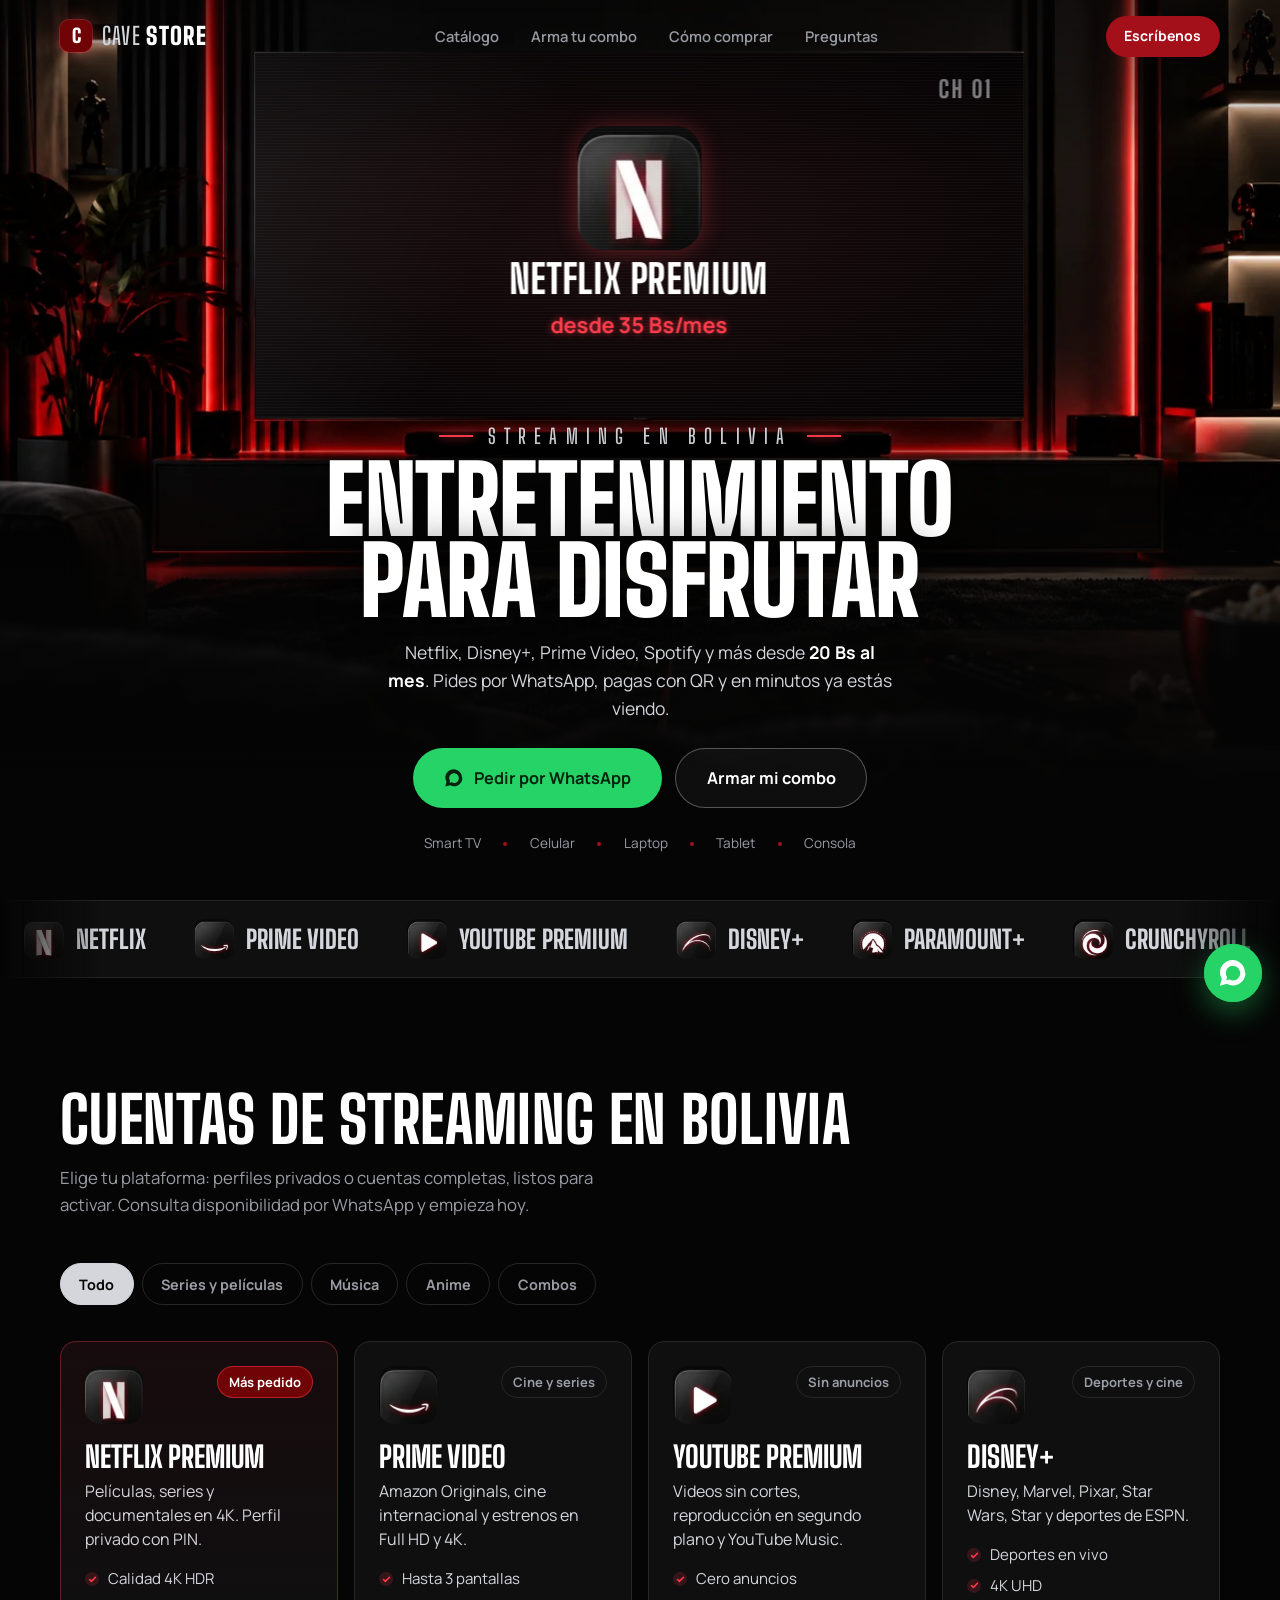
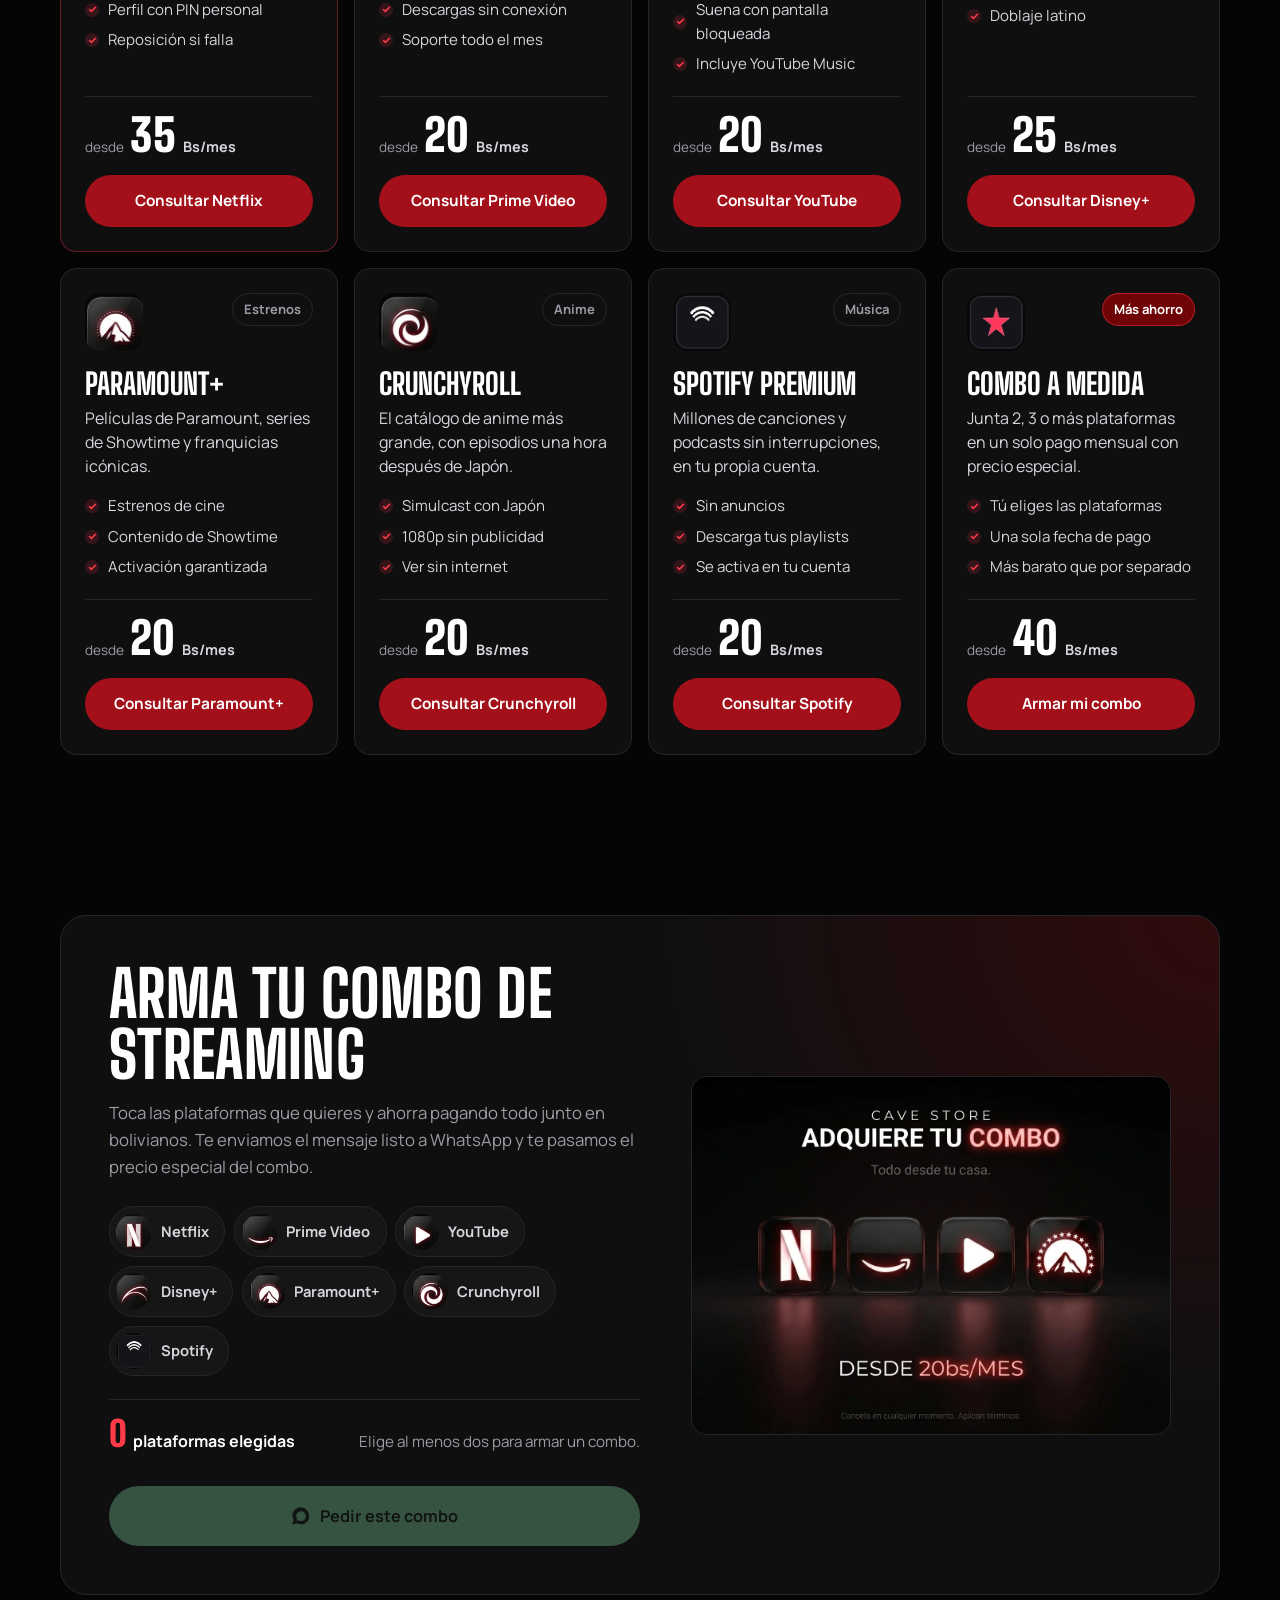
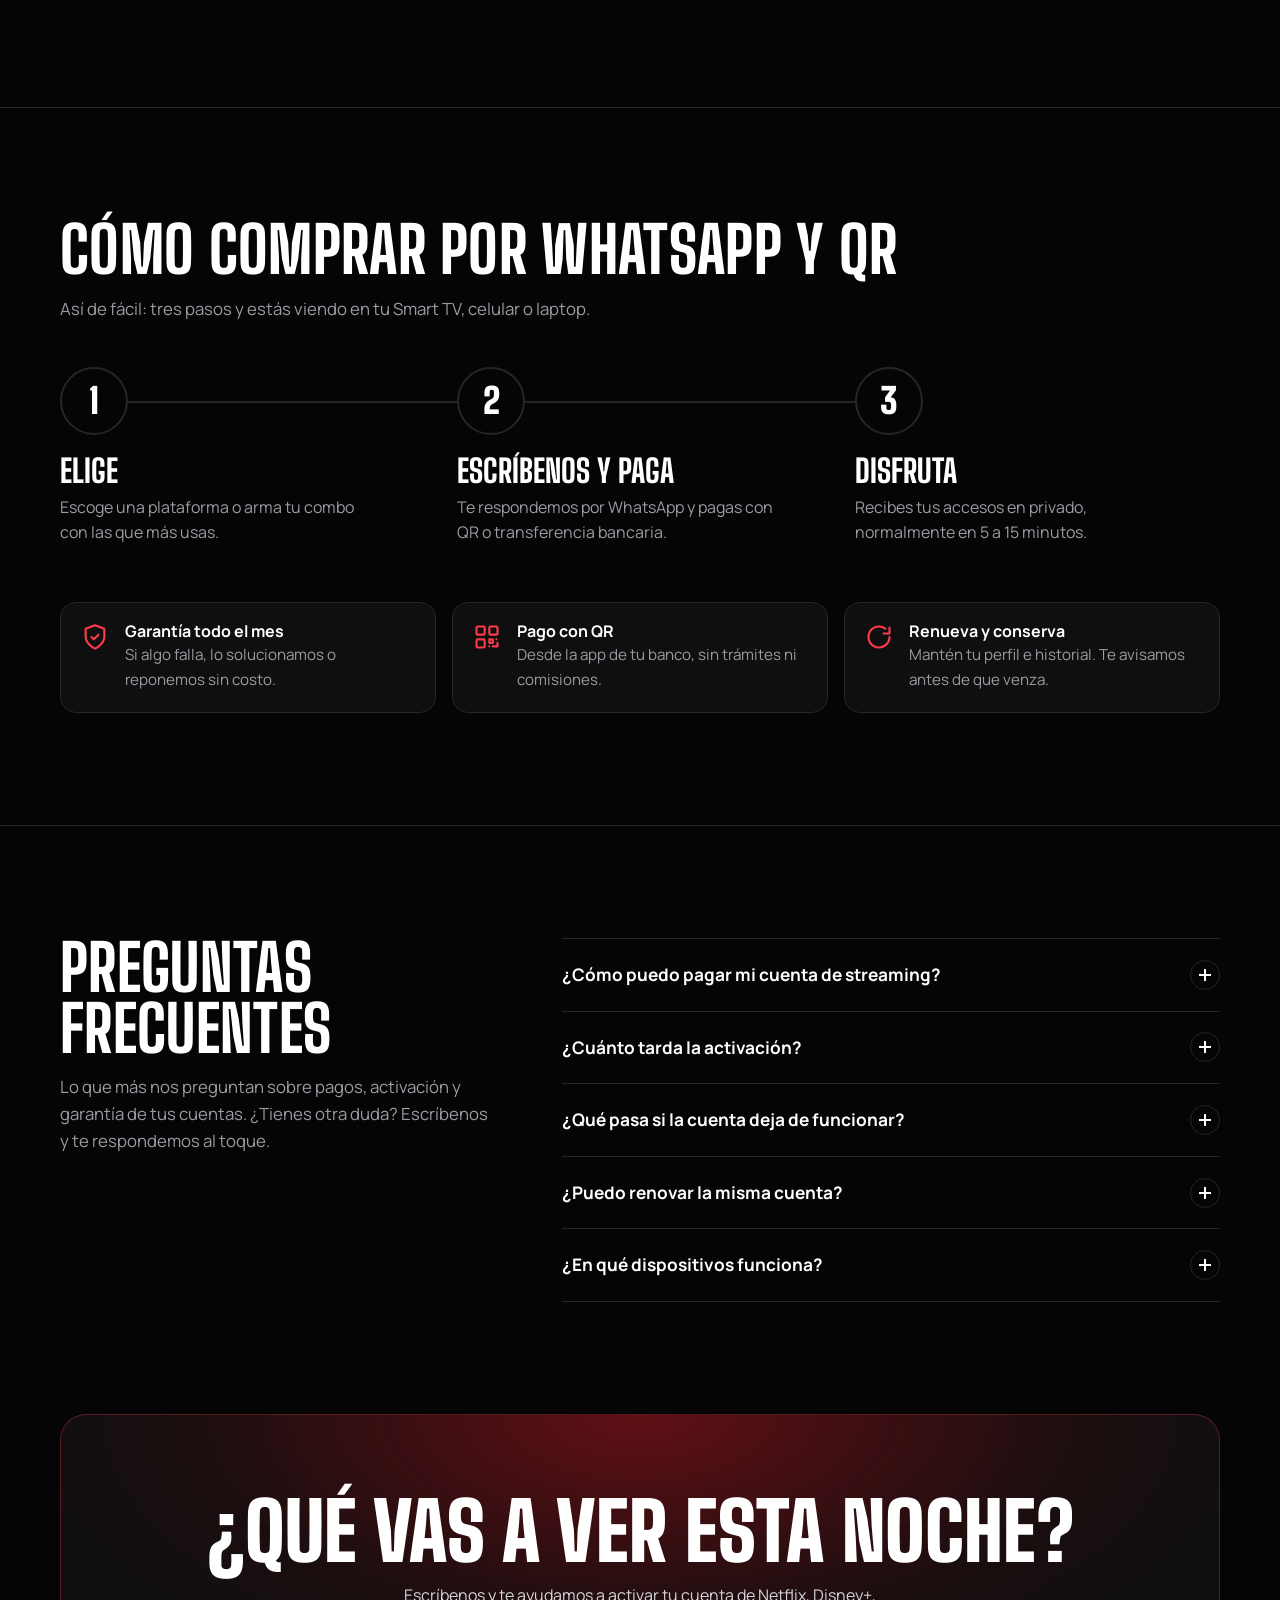
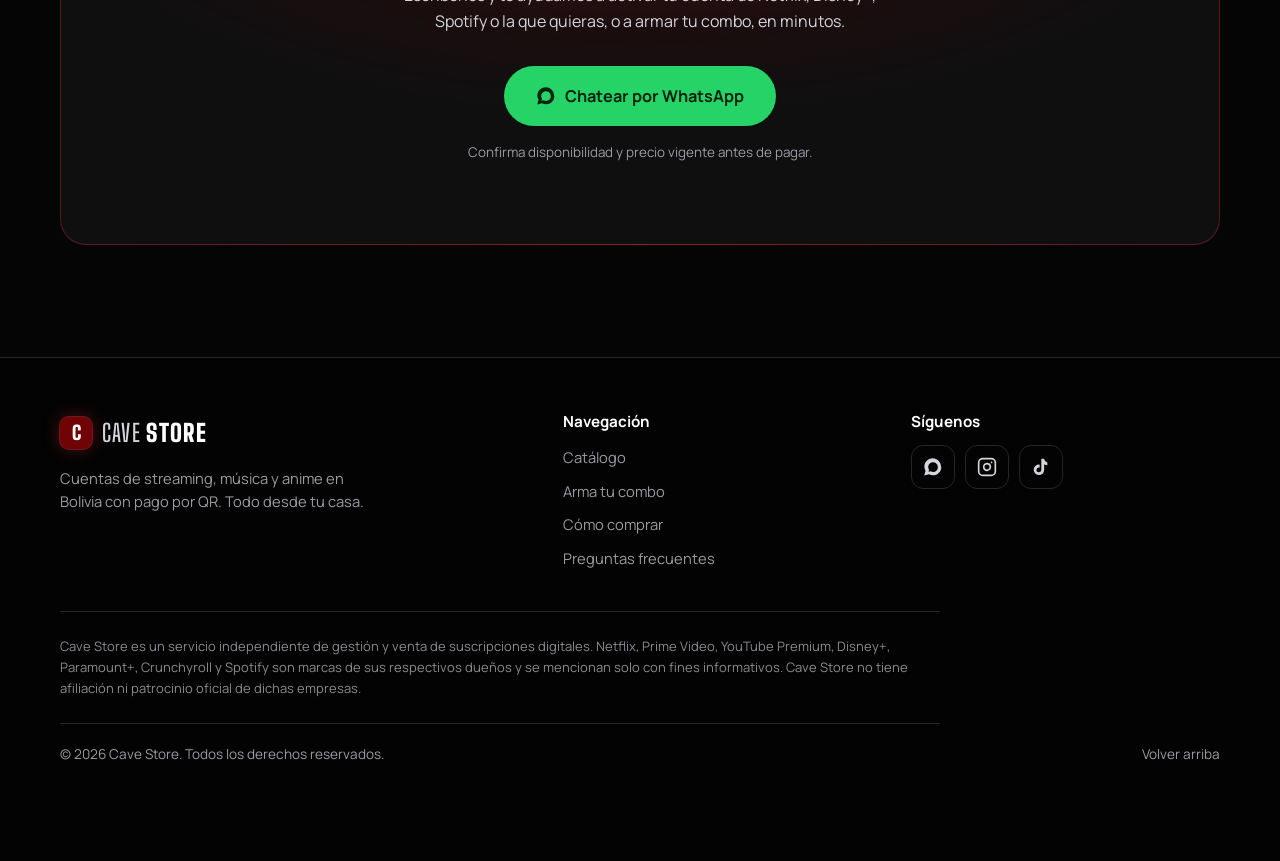
==== commit dcb6b8e0: "Mejoras de SEO y pulido de diseño - Título, descripción, canonical, Open Graph con URL absoluta y da" ====
--- a/index.html
+++ b/index.html
@@ -1,18 +1,98 @@
 <!DOCTYPE html>
-<html lang="es">
+<html lang="es-BO">
 <head>
   <meta charset="UTF-8">
   <meta name="viewport" content="width=device-width, initial-scale=1.0">
-  <title>Cave Store | Streaming en Bolivia desde 20 Bs al mes</title>
-  <meta name="description" content="Cave Store: Netflix, Prime Video, YouTube Premium, Disney+, Paramount+, Crunchyroll y Spotify desde 20 Bs/mes. Arma tu combo y actívalo por WhatsApp en minutos.">
+  <title>Cave Store | Cuentas de streaming en Bolivia desde 20 Bs con pago QR</title>
+  <meta name="description" content="Compra Netflix, Prime Video, YouTube Premium, Disney+, Paramount+, Crunchyroll y Spotify en Bolivia desde 20 Bs al mes. Pagas con QR y lo activas por WhatsApp en minutos.">
+  <link rel="canonical" href="https://tihago2006.github.io/CaveStore/">
+  <meta name="robots" content="index, follow, max-image-preview:large">
+  <!-- Search Console: pega aquí tu etiqueta de verificación, por ejemplo:
+  <meta name="google-site-verification" content="TU_CODIGO_AQUI"> -->
   <meta name="theme-color" content="#050505">
-  <meta property="og:title" content="Cave Store · Entretenimiento para disfrutar">
-  <meta property="og:description" content="Streaming, música y anime desde 20 Bs/mes. Arma tu combo y pídelo por WhatsApp.">
-  <meta property="og:image" content="assets/images/cave-store-combo-desktop.jpg">
+
+  <meta property="og:type" content="website">
+  <meta property="og:locale" content="es_BO">
+  <meta property="og:site_name" content="Cave Store">
+  <meta property="og:url" content="https://tihago2006.github.io/CaveStore/">
+  <meta property="og:title" content="Cave Store · Cuentas de streaming en Bolivia desde 20 Bs">
+  <meta property="og:description" content="Netflix, Disney+, Prime Video, Spotify y más desde 20 Bs al mes. Arma tu combo, paga con QR y actívalo por WhatsApp.">
+  <meta property="og:image" content="https://tihago2006.github.io/CaveStore/assets/images/cave-store-combo-desktop.jpg">
+  <meta property="og:image:width" content="1200">
+  <meta property="og:image:height" content="896">
+  <meta property="og:image:alt" content="Combo de streaming Cave Store desde 20 Bs al mes">
+  <meta name="twitter:card" content="summary_large_image">
+
   <link rel="icon" type="image/svg+xml" href="data:image/svg+xml,<svg xmlns='http://www.w3.org/2000/svg' viewBox='0 0 100 100'><rect width='100' height='100' rx='24' fill='%23050505'/><rect x='14' y='14' width='72' height='72' rx='18' fill='%23700305'/><text x='50' y='67' font-size='46' font-family='sans-serif' font-weight='900' fill='white' text-anchor='middle'>C</text></svg>">
 
-  <link rel="preload" as="image" href="assets/images/cave-store-cinematic-room.webp">
+  <link rel="preload" as="image" href="assets/images/cave-store-cinematic-room.webp" fetchpriority="high">
+  <link rel="preload" as="font" type="font/woff2" href="assets/fonts/big-shoulders-display-latin-900-normal.woff2" crossorigin>
+  <link rel="preload" as="font" type="font/woff2" href="assets/fonts/manrope-latin-400-normal.woff2" crossorigin>
   <link rel="stylesheet" href="assets/css/styles.css">
+
+  <!-- Datos estructurados: ayudan a Google a entender la tienda, sus precios y sus preguntas -->
+  <script type="application/ld+json">
+  {
+    "@context": "https://schema.org",
+    "@graph": [
+      {
+        "@type": "OnlineStore",
+        "@id": "https://tihago2006.github.io/CaveStore/#tienda",
+        "name": "Cave Store",
+        "url": "https://tihago2006.github.io/CaveStore/",
+        "image": "https://tihago2006.github.io/CaveStore/assets/images/cave-store-combo-desktop.jpg",
+        "description": "Venta de suscripciones de streaming, música y anime en Bolivia con pago por QR y activación por WhatsApp.",
+        "areaServed": { "@type": "Country", "name": "Bolivia" },
+        "currenciesAccepted": "BOB",
+        "paymentAccepted": "Código QR, transferencia bancaria",
+        "telephone": "+59157360383",
+        "contactPoint": {
+          "@type": "ContactPoint",
+          "contactType": "ventas",
+          "telephone": "+59157360383",
+          "url": "https://wa.me/59157360383",
+          "availableLanguage": "es"
+        },
+        "sameAs": [
+          "https://www.instagram.com/cavestore07/",
+          "https://www.tiktok.com/@cave2978"
+        ],
+        "hasOfferCatalog": {
+          "@type": "OfferCatalog",
+          "name": "Cuentas de streaming en Bolivia",
+          "itemListElement": [
+            { "@type": "Offer", "itemOffered": { "@type": "Service", "name": "Netflix Premium en Bolivia" }, "price": "35", "priceCurrency": "BOB" },
+            { "@type": "Offer", "itemOffered": { "@type": "Service", "name": "Prime Video en Bolivia" }, "price": "20", "priceCurrency": "BOB" },
+            { "@type": "Offer", "itemOffered": { "@type": "Service", "name": "YouTube Premium en Bolivia" }, "price": "20", "priceCurrency": "BOB" },
+            { "@type": "Offer", "itemOffered": { "@type": "Service", "name": "Disney+ en Bolivia" }, "price": "25", "priceCurrency": "BOB" },
+            { "@type": "Offer", "itemOffered": { "@type": "Service", "name": "Paramount+ en Bolivia" }, "price": "20", "priceCurrency": "BOB" },
+            { "@type": "Offer", "itemOffered": { "@type": "Service", "name": "Crunchyroll en Bolivia" }, "price": "20", "priceCurrency": "BOB" },
+            { "@type": "Offer", "itemOffered": { "@type": "Service", "name": "Spotify Premium en Bolivia" }, "price": "20", "priceCurrency": "BOB" },
+            { "@type": "Offer", "itemOffered": { "@type": "Service", "name": "Combo de streaming a medida" }, "price": "40", "priceCurrency": "BOB" }
+          ]
+        }
+      },
+      {
+        "@type": "WebSite",
+        "@id": "https://tihago2006.github.io/CaveStore/#web",
+        "name": "Cave Store",
+        "url": "https://tihago2006.github.io/CaveStore/",
+        "inLanguage": "es-BO",
+        "publisher": { "@id": "https://tihago2006.github.io/CaveStore/#tienda" }
+      },
+      {
+        "@type": "FAQPage",
+        "mainEntity": [
+          { "@type": "Question", "name": "¿Cómo puedo pagar mi cuenta de streaming?", "acceptedAnswer": { "@type": "Answer", "text": "Con transferencia bancaria o código QR simple, sin comisiones extra. Cuando nos escribes por WhatsApp te enviamos el QR." } },
+          { "@type": "Question", "name": "¿Cuánto tarda la activación?", "acceptedAnswer": { "@type": "Answer", "text": "Entre 5 y 15 minutos en horario habitual, después de verificar tu comprobante." } },
+          { "@type": "Question", "name": "¿Qué pasa si la cuenta deja de funcionar?", "acceptedAnswer": { "@type": "Answer", "text": "Tienes garantía durante todo el tiempo contratado. Si algo falla, te damos solución o reactivación sin costo." } },
+          { "@type": "Question", "name": "¿Puedo renovar la misma cuenta?", "acceptedAnswer": { "@type": "Answer", "text": "Sí. En la mayoría de servicios renuevas cada mes y conservas tu perfil, historial y listas. Te avisamos unos días antes del vencimiento." } },
+          { "@type": "Question", "name": "¿En qué dispositivos funciona?", "acceptedAnswer": { "@type": "Answer", "text": "PC, laptop, celulares Android y iPhone, tablets y Smart TV (TCL, Samsung, Xiaomi y más)." } }
+        ]
+      }
+    ]
+  }
+  </script>
 </head>
 <body>
   <a class="skip-link" href="#servicios">Saltar al catálogo</a>
@@ -35,7 +115,7 @@
       </nav>
 
       <div class="nav-actions">
-        <a href="https://wa.me/" class="btn btn-primary btn-sm nav-cta" data-wa-action="default">Escríbenos</a>
+        <a href="https://wa.me/59157360383" class="btn btn-primary btn-sm nav-cta" data-wa-action="default">Escríbenos</a>
         <button class="mobile-toggle" aria-label="Abrir menú" aria-expanded="false" aria-controls="mobile-drawer">
           <span></span><span></span><span></span>
         </button>
@@ -52,12 +132,12 @@
       <li><a href="#faq" class="mobile-nav-link">Preguntas frecuentes</a></li>
       <li><a href="#contacto" class="mobile-nav-link">Contacto</a></li>
     </ul>
-    <a href="https://wa.me/" class="btn btn-whatsapp btn-lg btn-block" data-wa-action="default">Consultar por WhatsApp</a>
+    <a href="https://wa.me/59157360383" class="btn btn-whatsapp btn-lg btn-block" data-wa-action="default">Consultar por WhatsApp</a>
   </aside>
 
   <main>
     <!-- ================= HERO: la tele se enciende ================= -->
-    <section class="hero" id="inicio" aria-label="Cave Store">
+    <section class="hero" id="inicio">
       <div class="hero-stage">
         <div class="scene" aria-hidden="true">
           <img class="scene-img" src="assets/images/cave-store-cinematic-room.webp" alt="" width="1672" height="941">
@@ -78,11 +158,13 @@
       </div>
 
       <div class="container hero-content">
-        <p class="hero-brandline">Cave Store</p>
-        <h1 class="hero-title">Entretenimiento<br>para disfrutar</h1>
-        <p class="hero-sub">Películas, series, música y anime desde <strong>20 Bs al mes</strong>. Pides por WhatsApp, pagas con QR y en minutos ya estás viendo.</p>
+        <h1 class="hero-heading">
+          <span class="hero-brandline">Streaming en Bolivia</span>
+          <span class="hero-title">Entretenimiento<br>para disfrutar</span>
+        </h1>
+        <p class="hero-sub">Netflix, Disney+, Prime Video, Spotify y más desde <strong>20 Bs al mes</strong>. Pides por WhatsApp, pagas con QR y en minutos ya estás viendo.</p>
         <div class="hero-actions">
-          <a href="https://wa.me/" class="btn btn-whatsapp btn-lg" data-wa-action="default">
+          <a href="https://wa.me/59157360383" class="btn btn-whatsapp btn-lg" data-wa-action="default">
             <svg class="ico" viewBox="0 0 24 24" fill="currentColor" aria-hidden="true"><path d="M12.031 6.172c-3.181 0-5.767 2.586-5.768 5.766-.001 1.298.38 2.27 1.019 3.287l-.711 2.598 2.664-.699c.981.541 1.838.813 2.796.814 3.179 0 5.767-2.587 5.768-5.766.001-3.18-2.585-5.766-5.768-5.766zm9.969 5.768c0 5.503-4.469 9.968-9.969 9.968-1.754 0-3.398-.456-4.831-1.251l-5.699 1.495 1.528-5.553c-.886-1.488-1.398-3.228-1.398-5.089 0-5.503 4.469-9.968 9.969-9.968 5.502 0 9.969 4.465 9.969 9.968z"/></svg>
             Pedir por WhatsApp
           </a>
@@ -113,8 +195,8 @@
     <section class="catalog-section" id="servicios">
       <div class="container">
         <header class="section-header">
-          <h2 class="section-title">Elige tu plataforma</h2>
-          <p class="section-subtitle">Perfiles privados o cuentas completas, listos para activar. Consulta disponibilidad por WhatsApp y empieza hoy.</p>
+          <h2 class="section-title">Cuentas de streaming en Bolivia</h2>
+          <p class="section-subtitle">Elige tu plataforma: perfiles privados o cuentas completas, listos para activar. Consulta disponibilidad por WhatsApp y empieza hoy.</p>
         </header>
 
         <div class="catalog-filters" role="group" aria-label="Filtrar catálogo">
@@ -139,7 +221,7 @@
               <li>Reposición si falla</li>
             </ul>
             <div class="price"><span class="price-from">desde</span><span class="price-amount">35</span><span class="price-unit">Bs/mes</span></div>
-            <a href="https://wa.me/" class="btn btn-primary btn-block" data-wa-action="netflix">Consultar Netflix</a>
+            <a href="https://wa.me/59157360383" class="btn btn-primary btn-block" data-wa-action="netflix">Consultar Netflix</a>
           </article>
 
           <article class="service-card" data-category="streaming">
@@ -155,7 +237,7 @@
               <li>Soporte todo el mes</li>
             </ul>
             <div class="price"><span class="price-from">desde</span><span class="price-amount">20</span><span class="price-unit">Bs/mes</span></div>
-            <a href="https://wa.me/" class="btn btn-primary btn-block" data-wa-action="prime">Consultar Prime Video</a>
+            <a href="https://wa.me/59157360383" class="btn btn-primary btn-block" data-wa-action="prime">Consultar Prime Video</a>
           </article>
 
           <article class="service-card" data-category="streaming music">
@@ -171,7 +253,7 @@
               <li>Incluye YouTube Music</li>
             </ul>
             <div class="price"><span class="price-from">desde</span><span class="price-amount">20</span><span class="price-unit">Bs/mes</span></div>
-            <a href="https://wa.me/" class="btn btn-primary btn-block" data-wa-action="youtube">Consultar YouTube</a>
+            <a href="https://wa.me/59157360383" class="btn btn-primary btn-block" data-wa-action="youtube">Consultar YouTube</a>
           </article>
 
           <article class="service-card" data-category="streaming">
@@ -187,7 +269,7 @@
               <li>Doblaje latino</li>
             </ul>
             <div class="price"><span class="price-from">desde</span><span class="price-amount">25</span><span class="price-unit">Bs/mes</span></div>
-            <a href="https://wa.me/" class="btn btn-primary btn-block" data-wa-action="disney">Consultar Disney+</a>
+            <a href="https://wa.me/59157360383" class="btn btn-primary btn-block" data-wa-action="disney">Consultar Disney+</a>
           </article>
 
           <article class="service-card" data-category="streaming">
@@ -203,7 +285,7 @@
               <li>Activación garantizada</li>
             </ul>
             <div class="price"><span class="price-from">desde</span><span class="price-amount">20</span><span class="price-unit">Bs/mes</span></div>
-            <a href="https://wa.me/" class="btn btn-primary btn-block" data-wa-action="paramount">Consultar Paramount+</a>
+            <a href="https://wa.me/59157360383" class="btn btn-primary btn-block" data-wa-action="paramount">Consultar Paramount+</a>
           </article>
 
           <article class="service-card" data-category="anime">
@@ -219,7 +301,7 @@
               <li>Ver sin internet</li>
             </ul>
             <div class="price"><span class="price-from">desde</span><span class="price-amount">20</span><span class="price-unit">Bs/mes</span></div>
-            <a href="https://wa.me/" class="btn btn-primary btn-block" data-wa-action="crunchyroll">Consultar Crunchyroll</a>
+            <a href="https://wa.me/59157360383" class="btn btn-primary btn-block" data-wa-action="crunchyroll">Consultar Crunchyroll</a>
           </article>
 
           <article class="service-card" data-category="music">
@@ -235,7 +317,7 @@
               <li>Se activa en tu cuenta</li>
             </ul>
             <div class="price"><span class="price-from">desde</span><span class="price-amount">20</span><span class="price-unit">Bs/mes</span></div>
-            <a href="https://wa.me/" class="btn btn-primary btn-block" data-wa-action="spotify">Consultar Spotify</a>
+            <a href="https://wa.me/59157360383" class="btn btn-primary btn-block" data-wa-action="spotify">Consultar Spotify</a>
           </article>
 
           <article class="service-card card-combo" data-category="combos">
@@ -262,8 +344,8 @@
       <div class="container">
         <div class="combo-panel">
           <div class="combo-builder">
-            <h2 class="section-title">Arma tu combo</h2>
-            <p class="section-subtitle">Toca las plataformas que quieres. Te enviamos el mensaje listo a WhatsApp y te pasamos el precio especial del combo.</p>
+            <h2 class="section-title">Arma tu combo de streaming</h2>
+            <p class="section-subtitle">Toca las plataformas que quieres y ahorra pagando todo junto en bolivianos. Te enviamos el mensaje listo a WhatsApp y te pasamos el precio especial del combo.</p>
 
             <fieldset class="combo-options">
               <legend class="sr-only">Plataformas para tu combo</legend>
@@ -281,7 +363,7 @@
               <p class="combo-note" id="combo-note">Elige al menos dos para armar un combo.</p>
             </div>
 
-            <a href="https://wa.me/" class="btn btn-whatsapp btn-lg btn-block is-disabled" id="combo-send" data-wa-action="combo" aria-disabled="true">
+            <a href="https://wa.me/59157360383" class="btn btn-whatsapp btn-lg btn-block is-disabled" id="combo-send" data-wa-action="combo" aria-disabled="true">
               <svg class="ico" viewBox="0 0 24 24" fill="currentColor" aria-hidden="true"><path d="M12.031 6.172c-3.181 0-5.767 2.586-5.768 5.766-.001 1.298.38 2.27 1.019 3.287l-.711 2.598 2.664-.699c.981.541 1.838.813 2.796.814 3.179 0 5.767-2.587 5.768-5.766.001-3.18-2.585-5.766-5.768-5.766zm9.969 5.768c0 5.503-4.469 9.968-9.969 9.968-1.754 0-3.398-.456-4.831-1.251l-5.699 1.495 1.528-5.553c-.886-1.488-1.398-3.228-1.398-5.089 0-5.503 4.469-9.968 9.969-9.968 5.502 0 9.969 4.465 9.969 9.968z"/></svg>
               Pedir este combo
             </a>
@@ -290,7 +372,7 @@
           <picture class="combo-visual">
             <source media="(max-width: 700px)" srcset="assets/images/cave-store-combo-mobile.webp" type="image/webp">
             <source srcset="assets/images/cave-store-combo-desktop.webp" type="image/webp">
-            <img src="assets/images/cave-store-combo-desktop.jpg" alt="Adquiere tu combo Cave Store desde 20 Bs al mes" width="1200" height="896" loading="lazy">
+            <img src="assets/images/cave-store-combo-desktop.jpg" alt="Combo de streaming Cave Store con Netflix, Prime Video, YouTube y Disney+ desde 20 Bs al mes" width="1200" height="896" loading="lazy">
           </picture>
         </div>
       </div>
@@ -300,8 +382,8 @@
     <section class="steps-section" id="como-funciona">
       <div class="container">
         <header class="section-header">
-          <h2 class="section-title">Así de fácil es comprar</h2>
-          <p class="section-subtitle">Tres pasos y estás viendo en tu Smart TV, celular o laptop.</p>
+          <h2 class="section-title">Cómo comprar por WhatsApp y QR</h2>
+          <p class="section-subtitle">Así de fácil: tres pasos y estás viendo en tu Smart TV, celular o laptop.</p>
         </header>
 
         <ol class="steps" id="steps">
@@ -344,13 +426,13 @@
       <div class="container faq-layout">
         <header class="faq-head">
           <h2 class="section-title">Preguntas frecuentes</h2>
-          <p class="section-subtitle">¿Tienes otra duda? Escríbenos y te respondemos al toque.</p>
+          <p class="section-subtitle">Lo que más nos preguntan sobre pagos, activación y garantía de tus cuentas. ¿Tienes otra duda? Escríbenos y te respondemos al toque.</p>
         </header>
 
         <div class="faq-accordion">
           <div class="faq-item">
             <button class="faq-question-btn" aria-expanded="false">
-              <span>¿Cómo puedo pagar?</span>
+              <span>¿Cómo puedo pagar mi cuenta de streaming?</span>
               <span class="faq-icon" aria-hidden="true"></span>
             </button>
             <div class="faq-answer"><div class="faq-answer-inner">Con transferencia bancaria o código QR simple, sin comisiones extra. Cuando nos escribes por WhatsApp te enviamos el QR.</div></div>
@@ -392,8 +474,8 @@
       <div class="container">
         <div class="contact-card">
           <h2 class="contact-title">¿Qué vas a ver esta noche?</h2>
-          <p class="contact-subtitle">Escríbenos y te ayudamos a activar tu plataforma o armar tu combo en minutos.</p>
-          <a href="https://wa.me/" class="btn btn-whatsapp btn-lg" data-wa-action="default">
+          <p class="contact-subtitle">Escríbenos y te ayudamos a activar tu cuenta de Netflix, Disney+, Spotify o la que quieras, o a armar tu combo, en minutos.</p>
+          <a href="https://wa.me/59157360383" class="btn btn-whatsapp btn-lg" data-wa-action="default">
             <svg class="ico" viewBox="0 0 24 24" fill="currentColor" aria-hidden="true"><path d="M12.031 6.172c-3.181 0-5.767 2.586-5.768 5.766-.001 1.298.38 2.27 1.019 3.287l-.711 2.598 2.664-.699c.981.541 1.838.813 2.796.814 3.179 0 5.767-2.587 5.768-5.766.001-3.18-2.585-5.766-5.768-5.766zm9.969 5.768c0 5.503-4.469 9.968-9.969 9.968-1.754 0-3.398-.456-4.831-1.251l-5.699 1.495 1.528-5.553c-.886-1.488-1.398-3.228-1.398-5.089 0-5.503 4.469-9.968 9.969-9.968 5.502 0 9.969 4.465 9.969 9.968z"/></svg>
             Chatear por WhatsApp
           </a>
@@ -412,7 +494,7 @@
             <span class="logo-icon" aria-hidden="true">C</span>
             <span class="logo-word">Cave<b>Store</b></span>
           </a>
-          <p class="footer-brand-desc">Suscripciones de streaming, música y anime en Bolivia. Todo desde tu casa.</p>
+          <p class="footer-brand-desc">Cuentas de streaming, música y anime en Bolivia con pago por QR. Todo desde tu casa.</p>
         </div>
         <div>
           <h3 class="footer-heading">Navegación</h3>
@@ -426,7 +508,7 @@
         <div>
           <h3 class="footer-heading">Síguenos</h3>
           <div class="footer-social-links">
-            <a href="https://wa.me/" class="social-icon-btn" aria-label="WhatsApp" data-wa-action="default">
+            <a href="https://wa.me/59157360383" class="social-icon-btn" aria-label="WhatsApp" data-wa-action="default">
               <svg viewBox="0 0 24 24" fill="currentColor" aria-hidden="true"><path d="M12.031 6.172c-3.181 0-5.767 2.586-5.768 5.766-.001 1.298.38 2.27 1.019 3.287l-.711 2.598 2.664-.699c.981.541 1.838.813 2.796.814 3.179 0 5.767-2.587 5.768-5.766.001-3.18-2.585-5.766-5.768-5.766zm9.969 5.768c0 5.503-4.469 9.968-9.969 9.968-1.754 0-3.398-.456-4.831-1.251l-5.699 1.495 1.528-5.553c-.886-1.488-1.398-3.228-1.398-5.089 0-5.503 4.469-9.968 9.969-9.968 5.502 0 9.969 4.465 9.969 9.968z"/></svg>
             </a>
             <a href="https://www.instagram.com/cavestore07/" class="social-icon-btn" aria-label="Instagram @cavestore07" target="_blank" rel="noopener noreferrer">
@@ -448,7 +530,7 @@
     </div>
   </footer>
 
-  <a href="https://wa.me/" class="floating-whatsapp-btn" aria-label="Contactar por WhatsApp" data-wa-action="default">
+  <a href="https://wa.me/59157360383" class="floating-whatsapp-btn" aria-label="Contactar por WhatsApp" data-wa-action="default">
     <svg viewBox="0 0 24 24" fill="currentColor" aria-hidden="true"><path d="M12.031 6.172c-3.181 0-5.767 2.586-5.768 5.766-.001 1.298.38 2.27 1.019 3.287l-.711 2.598 2.664-.699c.981.541 1.838.813 2.796.814 3.179 0 5.767-2.587 5.768-5.766.001-3.18-2.585-5.766-5.768-5.766zm9.969 5.768c0 5.503-4.469 9.968-9.969 9.968-1.754 0-3.398-.456-4.831-1.251l-5.699 1.495 1.528-5.553c-.886-1.488-1.398-3.228-1.398-5.089 0-5.503 4.469-9.968 9.969-9.968 5.502 0 9.969 4.465 9.969 9.968z"/></svg>
   </a>
 
--- a/assets/css/styles.css
+++ b/assets/css/styles.css
@@ -0,0 +1,622 @@
+/* ==========================================================================
+   CAVE STORE · negro mate, plata y rojo de neón
+   Idea central: la tele del living se enciende y va cambiando de canal.
+   ========================================================================== */
+
+/* Fuentes alojadas en el propio sitio (licencia OFL) */
+@font-face { font-family: 'Big Shoulders Display'; font-weight: 600; font-display: swap; src: url('../fonts/big-shoulders-display-latin-600-normal.woff2') format('woff2'); }
+@font-face { font-family: 'Big Shoulders Display'; font-weight: 800; font-display: swap; src: url('../fonts/big-shoulders-display-latin-800-normal.woff2') format('woff2'); }
+@font-face { font-family: 'Big Shoulders Display'; font-weight: 900; font-display: swap; src: url('../fonts/big-shoulders-display-latin-900-normal.woff2') format('woff2'); }
+@font-face { font-family: 'Manrope'; font-weight: 400; font-display: swap; src: url('../fonts/manrope-latin-400-normal.woff2') format('woff2'); }
+@font-face { font-family: 'Manrope'; font-weight: 600; font-display: swap; src: url('../fonts/manrope-latin-600-normal.woff2') format('woff2'); }
+@font-face { font-family: 'Manrope'; font-weight: 700; font-display: swap; src: url('../fonts/manrope-latin-700-normal.woff2') format('woff2'); }
+@font-face { font-family: 'Manrope'; font-weight: 800; font-display: swap; src: url('../fonts/manrope-latin-800-normal.woff2') format('woff2'); }
+
+:root {
+  --ink: #050505;         /* negro mate de fondo */
+  --panel: #0f0f10;        /* superficies */
+  --panel-2: #161617;
+  --line: #262628;         /* bordes */
+  --silver: #d4d6db;       /* texto principal (plata) */
+  --silver-dim: #9a9ca4;   /* texto secundario */
+  --brand: #700305;        /* rojo de la marca */
+  --brand-hi: #a3101a;     /* rojo para botones */
+  --neon: #ff3b4a;         /* rojo neón: solo brillos y acentos */
+  --wa: #25d366;
+  --wa-ink: #04230f;
+
+  --display: 'Big Shoulders Display', 'Arial Narrow', Impact, sans-serif;
+  --body: 'Manrope', system-ui, -apple-system, 'Segoe UI', sans-serif;
+
+  --r-sm: 10px;
+  --r-md: 16px;
+  --r-lg: 26px;
+  --ease: cubic-bezier(.2, .8, .2, 1);
+  --ease-out: cubic-bezier(.23, 1, .32, 1);      /* respuesta inmediata al tocar */
+  --ease-drawer: cubic-bezier(.32, .72, 0, 1);   /* cajón tipo iOS */
+}
+
+*, *::before, *::after { box-sizing: border-box; margin: 0; padding: 0; }
+
+html {
+  scroll-behavior: smooth;
+  scroll-padding-top: 84px;
+  background: var(--ink);
+  color: var(--silver);
+  font-family: var(--body);
+  -webkit-font-smoothing: antialiased;
+}
+
+body {
+  background: var(--ink);
+  color: var(--silver);
+  font-size: 1rem;
+  line-height: 1.6;
+  overflow-x: clip;
+  min-height: 100vh;
+}
+
+img { max-width: 100%; display: block; }
+a { color: inherit; text-decoration: none; }
+ul, ol { list-style: none; }
+button { font: inherit; color: inherit; }
+
+.sr-only {
+  position: absolute; width: 1px; height: 1px; padding: 0; margin: -1px;
+  overflow: hidden; clip: rect(0 0 0 0); white-space: nowrap; border: 0;
+}
+
+.skip-link {
+  position: absolute; left: 1rem; top: -60px; z-index: 300;
+  background: var(--silver); color: var(--ink); padding: .6rem 1rem; border-radius: var(--r-sm); font-weight: 700;
+}
+.skip-link:focus { top: 1rem; }
+
+:focus-visible { outline: 2px solid var(--neon); outline-offset: 3px; border-radius: 6px; }
+
+.container { width: 100%; max-width: 1200px; margin-inline: auto; padding-inline: 1.25rem; position: relative; }
+
+/* --- Tipografía --- */
+h1, h2, h3 { color: #fff; line-height: 1.1; }
+
+.section-title {
+  font-family: var(--display);
+  font-weight: 800;
+  font-size: clamp(2.4rem, 5.4vw, 4rem);
+  line-height: .95;
+  letter-spacing: .005em;
+  text-transform: uppercase;
+  margin-bottom: .9rem;
+}
+
+.section-subtitle { color: var(--silver-dim); font-size: 1.05rem; max-width: 56ch; }
+
+.section-header { margin-bottom: 2.75rem; }
+
+/* --- Botones --- */
+.btn {
+  display: inline-flex; align-items: center; justify-content: center; gap: .6rem;
+  min-height: 46px; padding: .8rem 1.5rem;
+  font-family: var(--body); font-weight: 700; font-size: .96rem;
+  border-radius: 999px; border: 1px solid transparent; cursor: pointer;
+  transition: transform .16s var(--ease-out), background-color .2s ease, box-shadow .25s ease, border-color .2s ease;
+  white-space: nowrap;
+  -webkit-tap-highlight-color: transparent;
+}
+.btn:active { transform: scale(.97); }
+.btn .ico { width: 20px; height: 20px; flex: none; }
+.btn-sm { min-height: 38px; padding: .5rem 1.1rem; font-size: .88rem; }
+.btn-lg { min-height: 54px; padding: 1rem 1.9rem; font-size: 1.02rem; }
+.btn-block { width: 100%; }
+
+.btn-primary { background: var(--brand-hi); color: #fff; }
+.btn-whatsapp { background: var(--wa); color: var(--wa-ink); }
+.btn-ghost { background: rgba(255, 255, 255, .04); color: #fff; border-color: rgba(212, 214, 219, .35); backdrop-filter: blur(8px); }
+
+@media (hover: hover) and (pointer: fine) {
+  .btn-primary:hover { background: #bd1420; box-shadow: 0 0 0 4px rgba(255, 59, 74, .14), 0 10px 30px rgba(163, 16, 26, .35); }
+  .btn-whatsapp:hover { background: #2fe372; box-shadow: 0 10px 30px rgba(37, 211, 102, .32); }
+  .btn-ghost:hover { border-color: var(--silver); background: rgba(255, 255, 255, .09); }
+}
+
+.btn.is-disabled { opacity: .4; pointer-events: none; filter: grayscale(.6); }
+
+/* --- Header --- */
+.site-header {
+  position: fixed; inset: 0 0 auto 0; z-index: 100;
+  padding: 1rem 0;
+  transition: padding .3s ease, background-color .3s ease, border-color .3s ease;
+  border-bottom: 1px solid transparent;
+}
+.site-header.scrolled {
+  padding: .6rem 0;
+  background: rgba(5, 5, 5, .78);
+  backdrop-filter: blur(18px) saturate(1.2);
+  -webkit-backdrop-filter: blur(18px) saturate(1.2);
+  border-bottom-color: var(--line);
+}
+.nav-container { display: flex; align-items: center; justify-content: space-between; gap: 1rem; }
+
+.brand-logo { display: inline-flex; align-items: center; gap: .6rem; }
+.logo-icon {
+  width: 32px; height: 32px; border-radius: 9px;
+  display: grid; place-items: center;
+  background: var(--brand); color: #fff;
+  font-family: var(--display); font-weight: 900; font-size: 1.2rem;
+  box-shadow: 0 0 0 1px rgba(255, 59, 74, .35), 0 0 18px rgba(255, 59, 74, .3);
+}
+.logo-word { font-family: var(--display); font-size: 1.5rem; font-weight: 600; letter-spacing: .06em; text-transform: uppercase; color: var(--silver); }
+.logo-word b { font-weight: 900; color: #fff; margin-left: .2em; }
+
+.nav-menu { display: flex; gap: 2rem; }
+.nav-link { position: relative; font-size: .92rem; font-weight: 600; color: var(--silver-dim); padding: .35rem 0; transition: color .2s ease; }
+.nav-link::after {
+  content: ''; position: absolute; left: 0; right: 0; bottom: -2px; height: 2px;
+  background: var(--neon); box-shadow: 0 0 10px var(--neon);
+  transform: scaleX(0); transform-origin: left; transition: transform .3s var(--ease);
+}
+.nav-link:hover, .nav-link.active { color: #fff; }
+.nav-link:hover::after, .nav-link.active::after { transform: scaleX(1); }
+
+.nav-actions { display: flex; align-items: center; gap: .75rem; }
+
+.mobile-toggle {
+  display: none; width: 44px; height: 44px; border-radius: 12px;
+  background: rgba(255, 255, 255, .05); border: 1px solid var(--line); cursor: pointer;
+  position: relative; z-index: 120;
+}
+.mobile-toggle span {
+  position: absolute; left: 12px; right: 12px; height: 2px; background: #fff; border-radius: 2px;
+  transition: transform .3s var(--ease), opacity .2s ease;
+}
+.mobile-toggle span:nth-child(1) { top: 15px; }
+.mobile-toggle span:nth-child(2) { top: 21px; }
+.mobile-toggle span:nth-child(3) { top: 27px; }
+.mobile-toggle[aria-expanded="true"] span:nth-child(1) { transform: translateY(6px) rotate(45deg); }
+.mobile-toggle[aria-expanded="true"] span:nth-child(2) { opacity: 0; }
+.mobile-toggle[aria-expanded="true"] span:nth-child(3) { transform: translateY(-6px) rotate(-45deg); }
+
+.mobile-drawer {
+  position: fixed; top: 0; right: 0; z-index: 110;
+  width: min(86vw, 360px); height: 100dvh;
+  background: var(--panel); border-left: 1px solid var(--line);
+  padding: 6rem 1.5rem 2rem;
+  display: flex; flex-direction: column; justify-content: space-between;
+  transform: translateX(100%); visibility: hidden;
+  transition: transform .4s var(--ease-drawer), visibility 0s linear .4s;
+}
+.mobile-drawer.open { transform: none; visibility: visible; transition: transform .45s var(--ease-drawer); }
+.mobile-drawer-overlay {
+  position: fixed; inset: 0; z-index: 105; background: rgba(0, 0, 0, .6); backdrop-filter: blur(6px);
+  opacity: 0; pointer-events: none; transition: opacity .35s ease;
+}
+.mobile-drawer-overlay.active { opacity: 1; pointer-events: auto; }
+.mobile-nav-links { display: grid; gap: .25rem; }
+.mobile-nav-link {
+  display: block; padding: .8rem 0; border-bottom: 1px solid var(--line);
+  font-family: var(--display); font-weight: 800; font-size: 1.9rem; text-transform: uppercase; color: var(--silver);
+}
+.mobile-nav-link:hover { color: #fff; }
+
+/* ==========================================================================
+   HERO · la tele se enciende
+   ========================================================================== */
+.hero {
+  position: relative;
+  min-height: 100svh;
+  display: flex; flex-direction: column; justify-content: flex-end;
+  padding: 0 0 clamp(2rem, 5vh, 3.5rem);
+  isolation: isolate;
+  overflow: hidden;
+}
+
+.hero-stage { position: absolute; inset: 0; z-index: -1; overflow: hidden; }
+
+/* El cuadro de la escena siempre "cubre" el escenario, con la proporción de la foto,
+   para que la pantalla quede alineada exactamente sobre la TV. */
+.scene {
+  --ratio: 1.7768;
+  position: absolute; left: 50%; top: 50%;
+  width: max(100%, calc(var(--stage-h, 100svh) * var(--ratio)));
+  aspect-ratio: 1672 / 941;
+  transform: translate(-50%, var(--scene-y, -57%));
+}
+.scene-img { width: 100%; height: 100%; object-fit: cover; animation: scene-in 1.6s var(--ease) both; }
+
+.hero-shade {
+  position: absolute; inset: 0;
+  background:
+    linear-gradient(180deg, rgba(5,5,5,.55) 0%, rgba(5,5,5,0) 18%, rgba(5,5,5,0) 46%, rgba(5,5,5,.88) 70%, var(--ink) 100%),
+    radial-gradient(120% 80% at 50% 30%, transparent 50%, rgba(0,0,0,.6) 100%);
+  pointer-events: none;
+}
+
+.tv-screen {
+  position: absolute;
+  left: 25.95%; top: 12.9%; width: 48.0%; height: 40.4%;
+  overflow: hidden; background: #000;
+  container-type: size;
+}
+.tv-inner {
+  position: absolute; inset: 0;
+  background: radial-gradient(90% 90% at 50% 45%, #1a0b0d 0%, #070405 70%);
+  transform: scale(0, .006); filter: brightness(4);
+}
+.tv-screen.is-on .tv-inner { animation: crt-on 1.1s var(--ease) .5s forwards; }
+
+/* líneas de barrido y reflejo del vidrio */
+.tv-inner::after {
+  content: ''; position: absolute; inset: 0; pointer-events: none;
+  background:
+    repeating-linear-gradient(180deg, rgba(255,255,255,.035) 0 1px, transparent 1px 3px),
+    linear-gradient(115deg, rgba(255,255,255,.07) 0%, transparent 35%);
+}
+
+.tv-channel {
+  position: absolute; inset: 0;
+  display: flex; flex-direction: column; align-items: center; justify-content: center; gap: 2.5cqh;
+  transition: opacity .18s ease, transform .3s var(--ease);
+}
+.tv-logo {
+  width: 34cqh; height: 34cqh; border-radius: 22%;
+  box-shadow: 0 0 6cqh rgba(255, 59, 74, .35);
+}
+.tv-name { font-family: var(--display); font-weight: 800; font-size: 11cqh; line-height: 1; color: #fff; text-transform: uppercase; letter-spacing: .02em; }
+.tv-price { font-size: 6cqh; font-weight: 700; color: var(--neon); text-shadow: 0 0 2cqh rgba(255, 59, 74, .6); }
+.tv-osd {
+  position: absolute; top: 5cqh; right: 4cqw;
+  font-family: var(--display); font-weight: 800; font-size: 6.5cqh; letter-spacing: .08em; color: rgba(212, 214, 219, .75);
+}
+
+.tv-noise {
+  position: absolute; inset: -50%; opacity: 0; pointer-events: none;
+  background-image: url("data:image/svg+xml,%3Csvg xmlns='http://www.w3.org/2000/svg' width='160' height='160'%3E%3Cfilter id='n'%3E%3CfeTurbulence type='fractalNoise' baseFrequency='.9' numOctaves='2' stitchTiles='stitch'/%3E%3CfeColorMatrix values='0 0 0 0 1 0 0 0 0 1 0 0 0 0 1 0 0 0 1.2 0'/%3E%3C/filter%3E%3Crect width='100%25' height='100%25' filter='url(%23n)'/%3E%3C/svg%3E");
+  animation: noise .35s steps(5) infinite;
+}
+.tv-screen.is-switching .tv-noise { opacity: .55; }
+.tv-screen.is-switching .tv-channel { opacity: 0; transform: scale(1.04); }
+
+.hero-content { text-align: center; display: flex; flex-direction: column; align-items: center; }
+
+.hero-heading { display: flex; flex-direction: column; align-items: center; margin-bottom: 1rem; }
+
+.hero-brandline {
+  font-family: var(--display); font-weight: 600; font-size: clamp(1rem, 1.6vw, 1.3rem);
+  letter-spacing: .4em; text-transform: uppercase; color: var(--silver);
+  display: inline-flex; align-items: center; gap: .9rem; margin-bottom: .7rem;
+  animation: rise .7s var(--ease-out) .15s both;
+}
+.hero-brandline::before, .hero-brandline::after {
+  content: ''; width: 34px; height: 2px; background: var(--neon); box-shadow: 0 0 10px var(--neon);
+}
+
+.hero-title {
+  font-family: var(--display); font-weight: 900;
+  font-size: clamp(3rem, 7.4vw, 6.4rem);
+  line-height: .86; letter-spacing: -.005em; text-transform: uppercase;
+  display: block;
+  color: #fff; text-shadow: 0 6px 40px rgba(0,0,0,.85);
+  animation: rise .7s var(--ease-out) .22s both;
+}
+.hero-sub { max-width: 46ch; color: var(--silver); font-size: clamp(1rem, 1.4vw, 1.1rem); margin-bottom: 1.6rem; animation: rise .7s var(--ease-out) .3s both; }
+.hero-sub strong { color: #fff; }
+.hero-actions { display: flex; flex-wrap: wrap; justify-content: center; gap: .8rem; margin-bottom: 1.6rem; animation: rise .7s var(--ease-out) .38s both; }
+.hero-devices { display: flex; flex-wrap: wrap; justify-content: center; gap: .4rem 1.4rem; font-size: .85rem; color: var(--silver-dim); animation: rise .7s var(--ease-out) .46s both; }
+.hero-devices li { display: inline-flex; align-items: center; gap: .55rem; }
+.hero-devices li + li::before { content: ''; width: 4px; height: 4px; border-radius: 50%; background: var(--brand-hi); margin-right: .85rem; }
+
+@keyframes crt-on {
+  0%   { transform: scale(0, .006); filter: brightness(4); }
+  35%  { transform: scale(1, .006); filter: brightness(4); }
+  70%  { transform: scale(1, 1.02); filter: brightness(1.6); }
+  100% { transform: scale(1, 1); filter: brightness(1); }
+}
+@keyframes noise {
+  0% { transform: translate(0, 0); } 20% { transform: translate(-8%, 6%); } 40% { transform: translate(6%, -10%); }
+  60% { transform: translate(-12%, -4%); } 80% { transform: translate(10%, 8%); } 100% { transform: translate(0, 0); }
+}
+@keyframes scene-in { from { opacity: 0; transform: scale(1.06); } to { opacity: 1; transform: scale(1); } }
+@keyframes rise { from { opacity: 0; transform: translateY(18px); } to { opacity: 1; transform: none; } }
+
+/* ==========================================================================
+   MARQUESINA
+   ========================================================================== */
+.marquee {
+  border-block: 1px solid var(--line);
+  background: var(--panel);
+  overflow: hidden;
+  -webkit-mask-image: linear-gradient(90deg, transparent, #000 8%, #000 92%, transparent);
+          mask-image: linear-gradient(90deg, transparent, #000 8%, #000 92%, transparent);
+}
+.marquee-track { display: flex; width: max-content; animation: marquee 32s linear infinite; }
+.marquee:hover .marquee-track { animation-play-state: paused; }
+.marquee-list { display: flex; gap: 3rem; padding: 1.1rem 1.5rem; }
+.marquee-list li {
+  display: inline-flex; align-items: center; gap: .75rem;
+  font-family: var(--display); font-weight: 800; font-size: 1.6rem; text-transform: uppercase; color: var(--silver);
+  white-space: nowrap;
+}
+.marquee-list img { width: 40px; height: 40px; border-radius: 10px; }
+@keyframes marquee { to { transform: translateX(-50%); } }
+
+/* ==========================================================================
+   CATÁLOGO
+   ========================================================================== */
+.catalog-section { padding: clamp(4.5rem, 9vw, 7rem) 0; }
+
+.catalog-filters { display: flex; flex-wrap: wrap; gap: .5rem; margin-bottom: 2.25rem; }
+.filter-btn {
+  min-height: 42px; padding: .5rem 1.15rem; border-radius: 999px; cursor: pointer;
+  background: transparent; border: 1px solid var(--line); color: var(--silver-dim);
+  font-weight: 700; font-size: .9rem;
+  transition: background-color .2s ease, color .2s ease, border-color .2s ease, transform .16s var(--ease-out);
+}
+@media (hover: hover) and (pointer: fine) { .filter-btn:hover { color: #fff; border-color: #48484c; } }
+.filter-btn:active { transform: scale(.97); }
+.filter-btn.active { background: var(--silver); color: var(--ink); border-color: var(--silver); }
+
+.services-grid { display: grid; grid-template-columns: repeat(auto-fill, minmax(260px, 1fr)); gap: 1rem; }
+
+.service-card {
+  --mx: 50%; --my: 0%;
+  position: relative; display: flex; flex-direction: column;
+  padding: 1.5rem; border-radius: var(--r-md);
+  background: var(--panel); border: 1px solid var(--line);
+  overflow: hidden; isolation: isolate;
+  transition: transform .4s var(--ease), border-color .3s ease, opacity .3s ease;
+}
+/* luz roja que sigue al cursor */
+.service-card::before {
+  content: ''; position: absolute; inset: 0; z-index: -1; opacity: 0;
+  background: radial-gradient(320px circle at var(--mx) var(--my), rgba(255, 59, 74, .16), transparent 60%);
+  transition: opacity .35s ease;
+}
+@media (hover: hover) and (pointer: fine) {
+  .service-card:hover { border-color: rgba(255, 59, 74, .45); transform: translateY(-4px); }
+  .service-card:hover::before { opacity: 1; }
+  .service-card:hover .service-icon { transform: rotate(-6deg) scale(1.06); }
+}
+.service-card.is-featured { border-color: rgba(255, 59, 74, .35); background: linear-gradient(180deg, #170b0d, var(--panel) 55%); }
+.service-card.is-hiding { opacity: 0; transform: scale(.96); }
+.service-card.is-hidden { display: none; }
+.service-card.is-entering { animation: card-in .45s var(--ease) both; }
+@keyframes card-in { from { opacity: 0; transform: translateY(12px) scale(.98); } }
+
+.card-top { display: flex; justify-content: space-between; align-items: flex-start; margin-bottom: 1.1rem; }
+.service-icon { width: 58px; height: 58px; border-radius: 15px; transition: transform .4s var(--ease); }
+
+.service-tag {
+  font-size: .8125rem; font-weight: 700; padding: .3rem .7rem; border-radius: 999px;
+  color: var(--silver-dim); border: 1px solid var(--line);
+}
+.service-tag.hot { color: #fff; background: var(--brand); border-color: rgba(255, 59, 74, .5); }
+
+.service-name { font-family: var(--display); font-weight: 800; font-size: 1.85rem; text-transform: uppercase; line-height: 1; margin-bottom: .5rem; }
+.service-desc { color: var(--silver); font-size: 1rem; line-height: 1.5; margin-bottom: 1rem; }
+.service-features { display: grid; gap: .4rem; font-size: .94rem; margin-bottom: 1.25rem; }
+.service-features li { display: flex; align-items: center; gap: .55rem; }
+.service-features li::before {
+  content: ''; flex: none; width: 14px; height: 14px; border-radius: 50%;
+  background: rgba(255, 59, 74, .16) url("data:image/svg+xml,%3Csvg xmlns='http://www.w3.org/2000/svg' viewBox='0 0 24 24' fill='none' stroke='%23ff3b4a' stroke-width='4' stroke-linecap='round' stroke-linejoin='round'%3E%3Cpath d='M20 6 9 17l-5-5'/%3E%3C/svg%3E") center / 9px no-repeat;
+}
+
+.price { margin-top: auto; display: flex; align-items: baseline; gap: .4rem; padding-top: 1rem; border-top: 1px solid var(--line); margin-bottom: 1rem; }
+.price-from { font-size: .85rem; color: var(--silver-dim); }
+.price-amount { font-family: var(--display); font-weight: 900; font-size: 2.8rem; line-height: 1; color: #fff; }
+.price-unit { font-weight: 700; font-size: .9rem; color: var(--silver); }
+
+/* ==========================================================================
+   ARMA TU COMBO
+   ========================================================================== */
+.combo-section { padding: clamp(2rem, 5vw, 3rem) 0 clamp(4.5rem, 9vw, 7rem); }
+.combo-panel {
+  display: grid; grid-template-columns: 1.05fr .95fr; gap: clamp(1.5rem, 4vw, 3.5rem); align-items: center;
+  padding: clamp(1.4rem, 4vw, 3rem);
+  border-radius: var(--r-lg);
+  background: radial-gradient(80% 120% at 100% 0%, rgba(112, 3, 5, .35), transparent 60%), var(--panel);
+  border: 1px solid var(--line);
+}
+
+.combo-options { border: 0; display: flex; flex-wrap: wrap; gap: .55rem; margin: 1.6rem 0 1.4rem; }
+.combo-chip {
+  position: relative; cursor: pointer; user-select: none;
+  display: inline-flex; align-items: center; gap: .55rem;
+  padding: .4rem .95rem .4rem .4rem; border-radius: 999px;
+  background: var(--panel-2); border: 1px solid var(--line);
+  font-weight: 700; font-size: .92rem; color: var(--silver);
+  transition: border-color .2s ease, background-color .2s ease, transform .25s var(--ease), color .2s ease;
+}
+.combo-chip input { position: absolute; opacity: 0; pointer-events: none; }
+.combo-chip img { width: 36px; height: 36px; border-radius: 50%; }
+@media (hover: hover) and (pointer: fine) { .combo-chip:hover { border-color: #4a4a4f; } }
+.combo-chip:active { transform: scale(.97); }
+.combo-chip:has(input:checked) { background: rgba(112, 3, 5, .45); border-color: var(--neon); color: #fff; box-shadow: 0 0 18px rgba(255, 59, 74, .25); }
+.combo-chip:has(input:checked)::after {
+  content: ''; width: 16px; height: 16px; border-radius: 50%; margin-left: .15rem;
+  background: var(--neon) url("data:image/svg+xml,%3Csvg xmlns='http://www.w3.org/2000/svg' viewBox='0 0 24 24' fill='none' stroke='%23fff' stroke-width='4' stroke-linecap='round' stroke-linejoin='round'%3E%3Cpath d='M20 6 9 17l-5-5'/%3E%3C/svg%3E") center / 10px no-repeat;
+}
+.combo-chip:has(input:focus-visible) { outline: 2px solid var(--neon); outline-offset: 3px; }
+.combo-chip.pop { animation: pop .35s var(--ease); }
+@keyframes pop { 50% { transform: scale(1.07); } }
+
+.combo-summary { display: flex; flex-wrap: wrap; align-items: baseline; justify-content: space-between; gap: .3rem 1rem; padding: 1rem 0; border-top: 1px solid var(--line); margin-bottom: 1rem; }
+.combo-count { font-weight: 700; color: #fff; }
+.combo-count #combo-count { font-family: var(--display); font-weight: 900; font-size: 2.2rem; line-height: 1; color: var(--neon); margin-right: .2rem; display: inline-block; }
+.combo-count #combo-count.bump { animation: pop .35s var(--ease); }
+.combo-note { font-size: .95rem; color: var(--silver-dim); }
+
+.combo-visual img { border-radius: var(--r-md); border: 1px solid var(--line); width: 100%; height: auto; }
+
+/* ==========================================================================
+   CÓMO COMPRAR
+   ========================================================================== */
+.steps-section { padding: clamp(4.5rem, 9vw, 7rem) 0; border-top: 1px solid var(--line); }
+
+.steps { --progress: 0; position: relative; display: grid; grid-template-columns: repeat(3, 1fr); gap: 2rem; margin-bottom: 3.5rem; }
+.steps::before, .steps::after {
+  content: ''; position: absolute; top: 34px; left: 34px; right: calc(33.33% - 34px); height: 2px; background: var(--line);
+}
+.steps::after { background: var(--neon); box-shadow: 0 0 12px var(--neon); transform-origin: left; transform: scaleX(var(--progress)); }
+
+.step { position: relative; z-index: 1; }
+.step-num {
+  width: 68px; height: 68px; border-radius: 50%; display: grid; place-items: center; margin-bottom: 1.2rem;
+  font-family: var(--display); font-weight: 900; font-size: 2.2rem; color: #fff;
+  background: var(--ink); border: 2px solid var(--line);
+  transition: border-color .4s ease, box-shadow .4s ease, background-color .4s ease;
+}
+.step.is-lit .step-num { border-color: var(--neon); background: var(--brand); box-shadow: 0 0 24px rgba(255, 59, 74, .4); }
+.step-title { font-family: var(--display); font-weight: 800; font-size: 2rem; text-transform: uppercase; margin-bottom: .35rem; }
+.step-desc { color: var(--silver-dim); max-width: 32ch; }
+
+.trust-row { display: grid; grid-template-columns: repeat(3, 1fr); gap: 1rem; }
+.trust-item { display: flex; gap: 1rem; padding: 1.25rem; border-radius: var(--r-md); background: var(--panel); border: 1px solid var(--line); }
+.trust-item svg { flex: none; width: 28px; height: 28px; fill: none; stroke: var(--neon); stroke-width: 1.8; stroke-linecap: round; stroke-linejoin: round; }
+.trust-item h3 { font-size: 1rem; margin-bottom: .2rem; }
+.trust-item p { font-size: .95rem; color: var(--silver-dim); }
+
+/* ==========================================================================
+   FAQ
+   ========================================================================== */
+.faq-section { padding: clamp(4.5rem, 9vw, 7rem) 0; border-top: 1px solid var(--line); }
+.faq-layout { display: grid; grid-template-columns: .8fr 1.2fr; gap: clamp(2rem, 5vw, 4rem); align-items: start; }
+.faq-head { position: sticky; top: 100px; }
+
+.faq-item { border-bottom: 1px solid var(--line); }
+.faq-item:first-child { border-top: 1px solid var(--line); }
+.faq-question-btn {
+  width: 100%; display: flex; align-items: center; justify-content: space-between; gap: 1rem;
+  padding: 1.3rem 0; background: none; border: 0; cursor: pointer; text-align: left;
+  font-weight: 700; font-size: 1.08rem; color: #fff;
+}
+.faq-question-btn:hover span:first-child { color: var(--silver); }
+.faq-icon { position: relative; flex: none; width: 30px; height: 30px; border-radius: 50%; border: 1px solid var(--line); transition: background-color .3s ease, border-color .3s ease, transform .4s var(--ease); }
+.faq-icon::before, .faq-icon::after { content: ''; position: absolute; left: 50%; top: 50%; width: 12px; height: 2px; background: currentColor; transform: translate(-50%, -50%); }
+.faq-icon::after { transform: translate(-50%, -50%) rotate(90deg); transition: transform .3s var(--ease); }
+.faq-item.active .faq-icon { background: var(--brand); border-color: var(--neon); transform: rotate(180deg); }
+.faq-item.active .faq-icon::after { transform: translate(-50%, -50%) rotate(0deg); }
+.faq-answer { display: grid; grid-template-rows: 0fr; transition: grid-template-rows .4s var(--ease); }
+.faq-item.active .faq-answer { grid-template-rows: 1fr; }
+.faq-answer-inner { overflow: hidden; color: var(--silver-dim); }
+.faq-item.active .faq-answer-inner { padding-bottom: 1.3rem; }
+
+/* ==========================================================================
+   CONTACTO
+   ========================================================================== */
+.contact-section { padding: 0 0 clamp(4.5rem, 9vw, 7rem); }
+.contact-card {
+  position: relative; overflow: hidden; text-align: center;
+  padding: clamp(3rem, 7vw, 5rem) 1.5rem;
+  border-radius: var(--r-lg);
+  background: radial-gradient(70% 90% at 50% 0%, rgba(163, 16, 26, .55), rgba(112, 3, 5, .12) 55%, transparent 80%), var(--panel);
+  border: 1px solid rgba(255, 59, 74, .3);
+  display: flex; flex-direction: column; align-items: center;
+}
+.contact-title { font-family: var(--display); font-weight: 900; font-size: clamp(2.6rem, 7vw, 5rem); line-height: .9; text-transform: uppercase; margin-bottom: 1rem; text-wrap: balance; }
+.contact-subtitle { max-width: 48ch; color: var(--silver); margin-bottom: 2rem; }
+.contact-notice { margin-top: 1rem; font-size: .84rem; color: var(--silver-dim); }
+
+/* ==========================================================================
+   FOOTER
+   ========================================================================== */
+.site-footer { border-top: 1px solid var(--line); padding: 3.5rem 0 6rem; background: #030303; }
+.footer-grid { display: grid; grid-template-columns: 1.5fr 1fr 1fr; gap: 2.5rem; margin-bottom: 2.5rem; }
+.footer-brand-desc { margin-top: .9rem; color: var(--silver-dim); font-size: .92rem; max-width: 34ch; }
+.footer-heading { font-size: .95rem; margin-bottom: .9rem; color: #fff; }
+.footer-links { display: grid; gap: .5rem; }
+.footer-links a { color: var(--silver-dim); font-size: .92rem; transition: color .2s ease; }
+.footer-links a:hover { color: #fff; }
+.footer-social-links { display: flex; gap: .6rem; }
+.social-icon-btn {
+  width: 44px; height: 44px; border-radius: 12px; display: grid; place-items: center;
+  border: 1px solid var(--line); color: var(--silver);
+  transition: background-color .2s ease, border-color .2s ease, color .2s ease, transform .25s var(--ease);
+}
+.social-icon-btn svg { width: 20px; height: 20px; }
+@media (hover: hover) and (pointer: fine) { .social-icon-btn:hover { background: var(--brand); border-color: var(--neon); color: #fff; transform: translateY(-2px); } }
+.social-icon-btn:active { transform: scale(.95); }
+.footer-disclaimer { font-size: .8125rem; color: #8a8c92; max-width: 110ch; padding: 1.5rem 0; border-block: 1px solid var(--line); margin-bottom: 1.25rem; }
+.footer-bottom { display: flex; flex-wrap: wrap; justify-content: space-between; gap: 1rem; font-size: .85rem; color: var(--silver-dim); }
+.back-top:hover { color: #fff; }
+
+/* --- Botón flotante de WhatsApp --- */
+.floating-whatsapp-btn {
+  position: fixed; right: 18px; bottom: 18px; z-index: 90;
+  width: 58px; height: 58px; border-radius: 50%; display: grid; place-items: center;
+  background: var(--wa); color: #fff;
+  box-shadow: 0 10px 30px rgba(37, 211, 102, .4);
+  transform: translateY(120px); transition: transform .5s var(--ease);
+}
+.floating-whatsapp-btn.show { transform: none; }
+.floating-whatsapp-btn svg { width: 30px; height: 30px; }
+.floating-whatsapp-btn::before {
+  content: ''; position: absolute; inset: 0; border-radius: 50%; border: 2px solid var(--wa);
+  animation: ring 2.6s ease-out infinite;
+}
+@keyframes ring { 0% { transform: scale(1); opacity: .7; } 70%, 100% { transform: scale(1.6); opacity: 0; } }
+
+/* --- Aparición al hacer scroll (solo un leve fundido por sección) --- */
+.reveal { opacity: 0; transform: translateY(24px); transition: opacity .7s ease, transform .7s var(--ease); }
+.reveal.revealed { opacity: 1; transform: none; }
+
+/* ==========================================================================
+   RESPONSIVE
+   ========================================================================== */
+@media (max-width: 960px) {
+  .combo-panel { grid-template-columns: 1fr; }
+  .combo-visual { order: -1; }
+  .faq-layout { grid-template-columns: 1fr; }
+  .faq-head { position: static; }
+  .trust-row { grid-template-columns: 1fr; }
+  .footer-grid { grid-template-columns: 1fr 1fr; }
+  .footer-grid > :first-child { grid-column: 1 / -1; }
+}
+
+@media (max-width: 820px) {
+  .nav-menu, .nav-cta { display: none; }
+  .mobile-toggle { display: block; }
+
+  /* En el celular la escena va arriba y el texto debajo */
+  .hero { min-height: auto; padding-top: 0; }
+  .hero-stage { position: relative; inset: auto; height: calc(118px + 38vw); margin-bottom: -1.25rem; }
+  .scene { top: 0; width: max(100%, 165vw); transform: translate(-50%, calc(74px - 12.9%)); }
+  .hero-devices li + li::before { display: none; }
+  .hero-devices { gap: .4rem 1rem; }
+  .hero-shade { background: linear-gradient(180deg, rgba(5,5,5,.6) 0%, transparent 25%, transparent 60%, var(--ink) 100%); }
+  .hero-title { font-size: clamp(2.6rem, 12.5vw, 4.6rem); }
+
+  .steps { grid-template-columns: 1fr; gap: 1.75rem; }
+  .steps::before, .steps::after { top: 34px; bottom: 34px; left: 33px; right: auto; width: 2px; height: auto; }
+  .steps::after { transform-origin: top; transform: scaleY(var(--progress)); }
+  .step { display: grid; grid-template-columns: 68px 1fr; column-gap: 1.1rem; }
+  .step-num { grid-row: span 2; margin: 0; }
+  .step-title { align-self: end; }
+}
+
+/* Pantallas anchas y bajitas (laptops 1366x768, monitores ultra anchos):
+   la tele va arriba y el texto debajo, para que no se encimen */
+@media (min-width: 821px) and (min-aspect-ratio: 7/4) {
+  .hero { min-height: auto; }
+  .hero-stage { position: relative; inset: auto; height: calc(96px + 22.7vw); margin-bottom: -1.5rem; }
+  .scene { top: 0; width: 100%; transform: translate(-50%, calc(72px - 12.9%)); }
+  .hero-shade { background: linear-gradient(180deg, rgba(5,5,5,.6) 0%, transparent 18%, transparent 70%, var(--ink) 100%); }
+  .hero-title { font-size: clamp(3rem, 5.6vw, 5.4rem); }
+}
+
+@media (max-width: 520px) {
+  .container { padding-inline: 1rem; }
+  .hero-actions { width: 100%; flex-direction: column; }
+  .hero-actions .btn { width: 100%; }
+  .hero-brandline { letter-spacing: .3em; }
+  .services-grid { grid-template-columns: 1fr; }
+  .footer-grid { grid-template-columns: 1fr; }
+  .marquee-list li { font-size: 1.3rem; }
+}
+
+@media (prefers-reduced-motion: reduce) {
+  *, *::before, *::after { animation-duration: .01ms !important; animation-delay: 0s !important; animation-iteration-count: 1 !important; transition-duration: .01ms !important; transition-delay: 0s !important; }
+  html { scroll-behavior: auto; }
+  .tv-inner { transform: none; filter: none; }
+  .marquee-track { animation: none; }
+  .reveal { opacity: 1; transform: none; }
+}
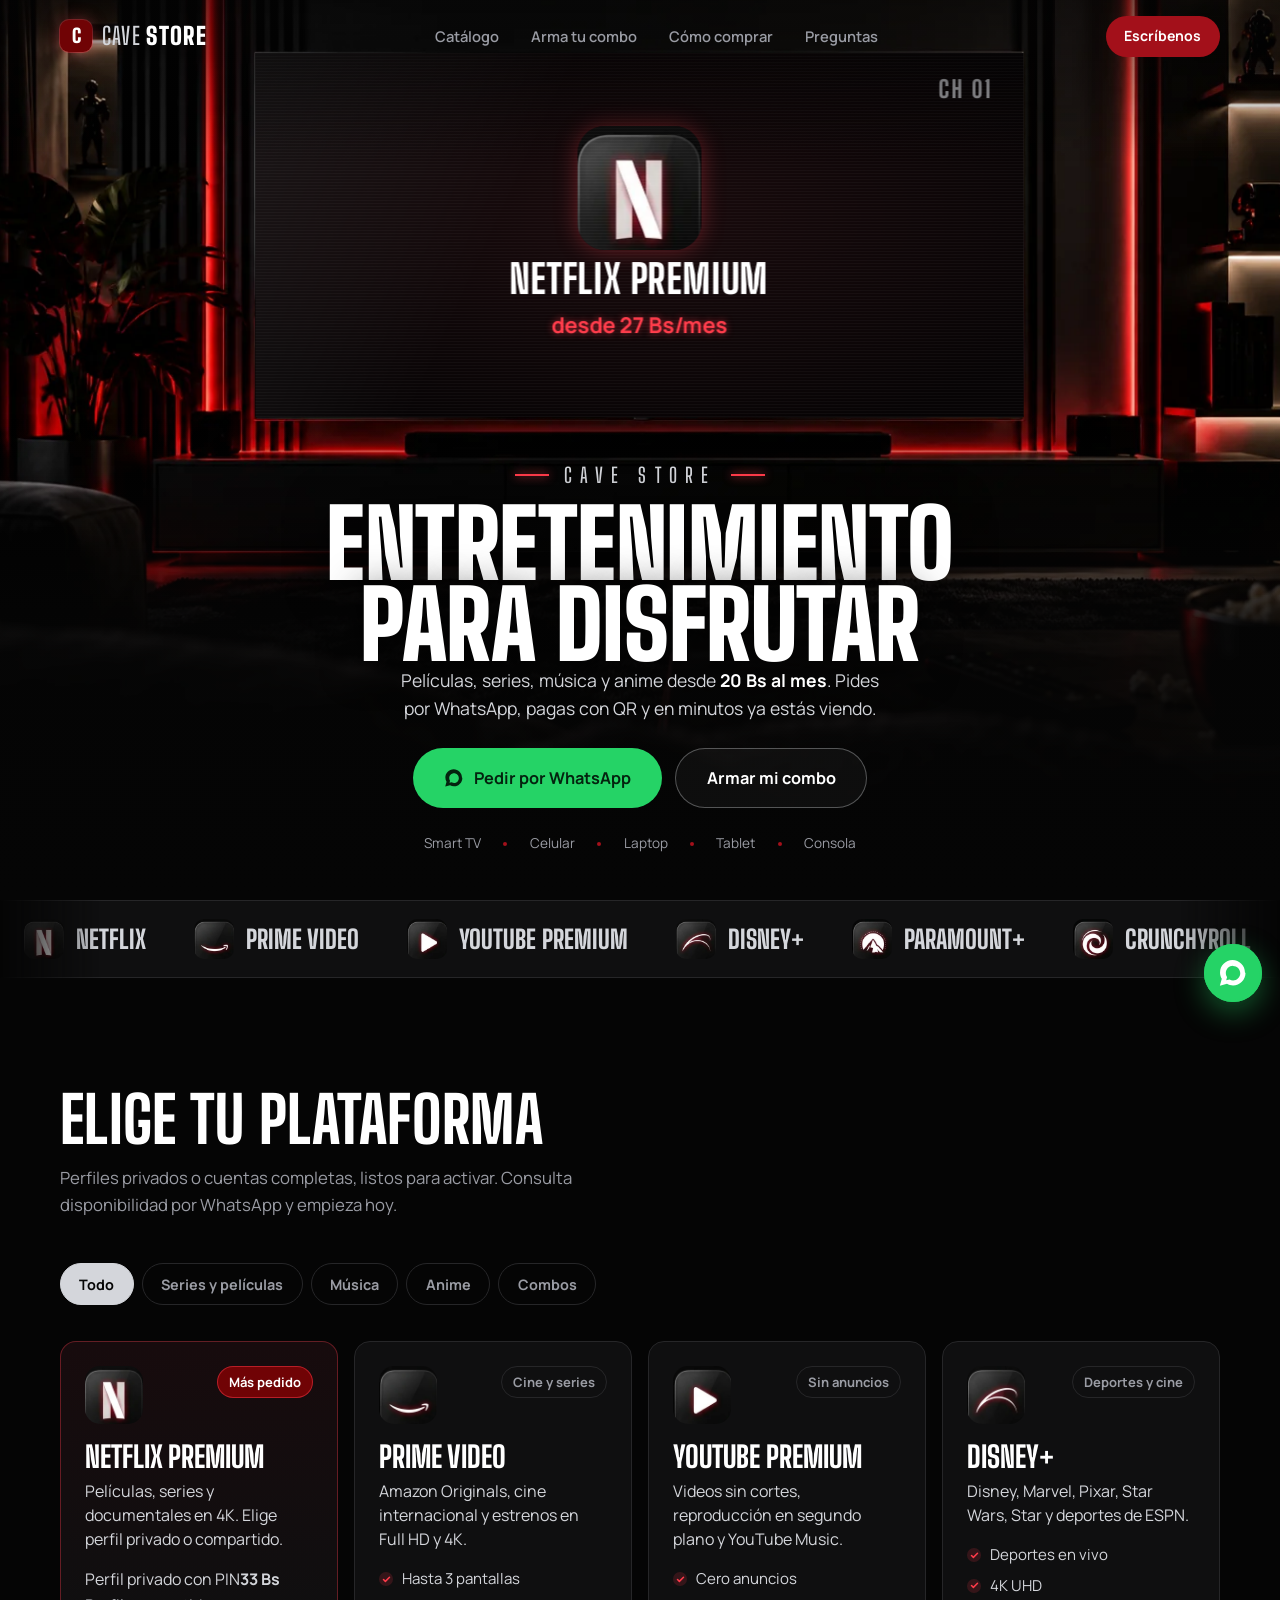
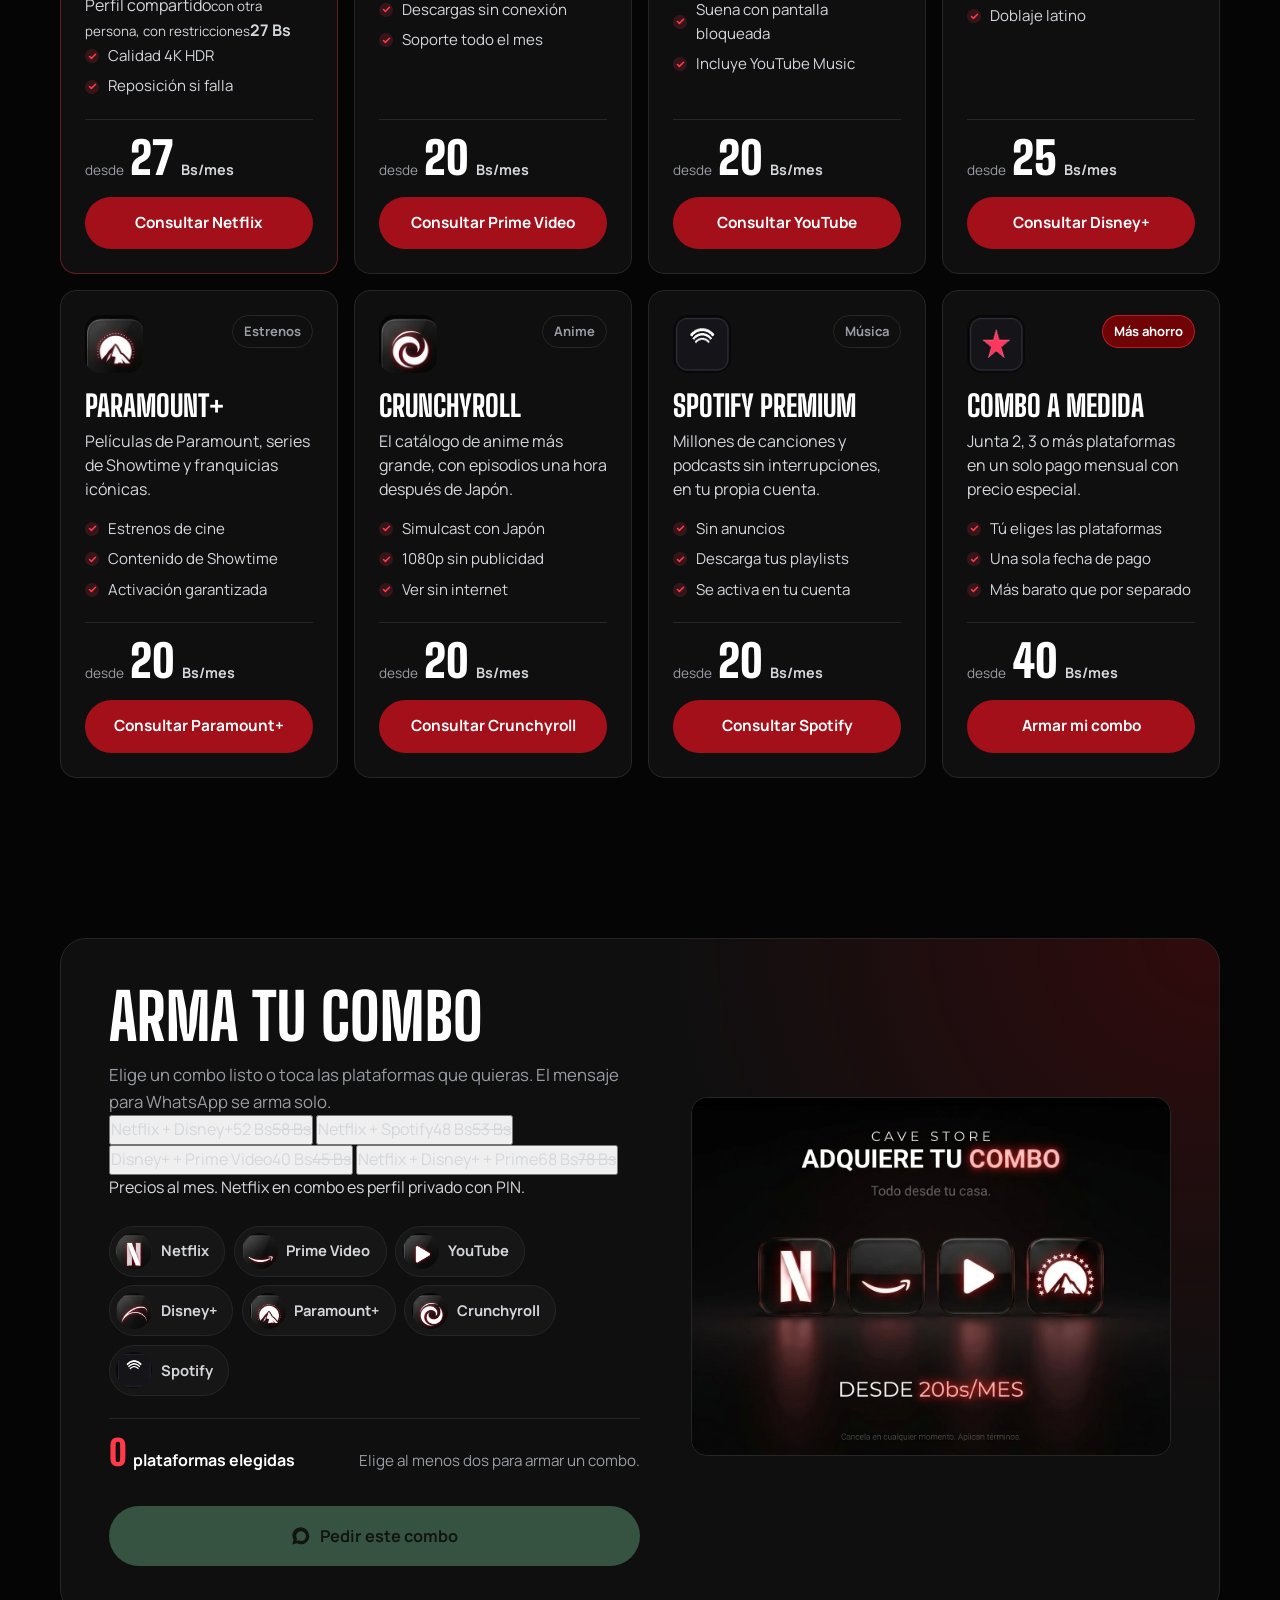
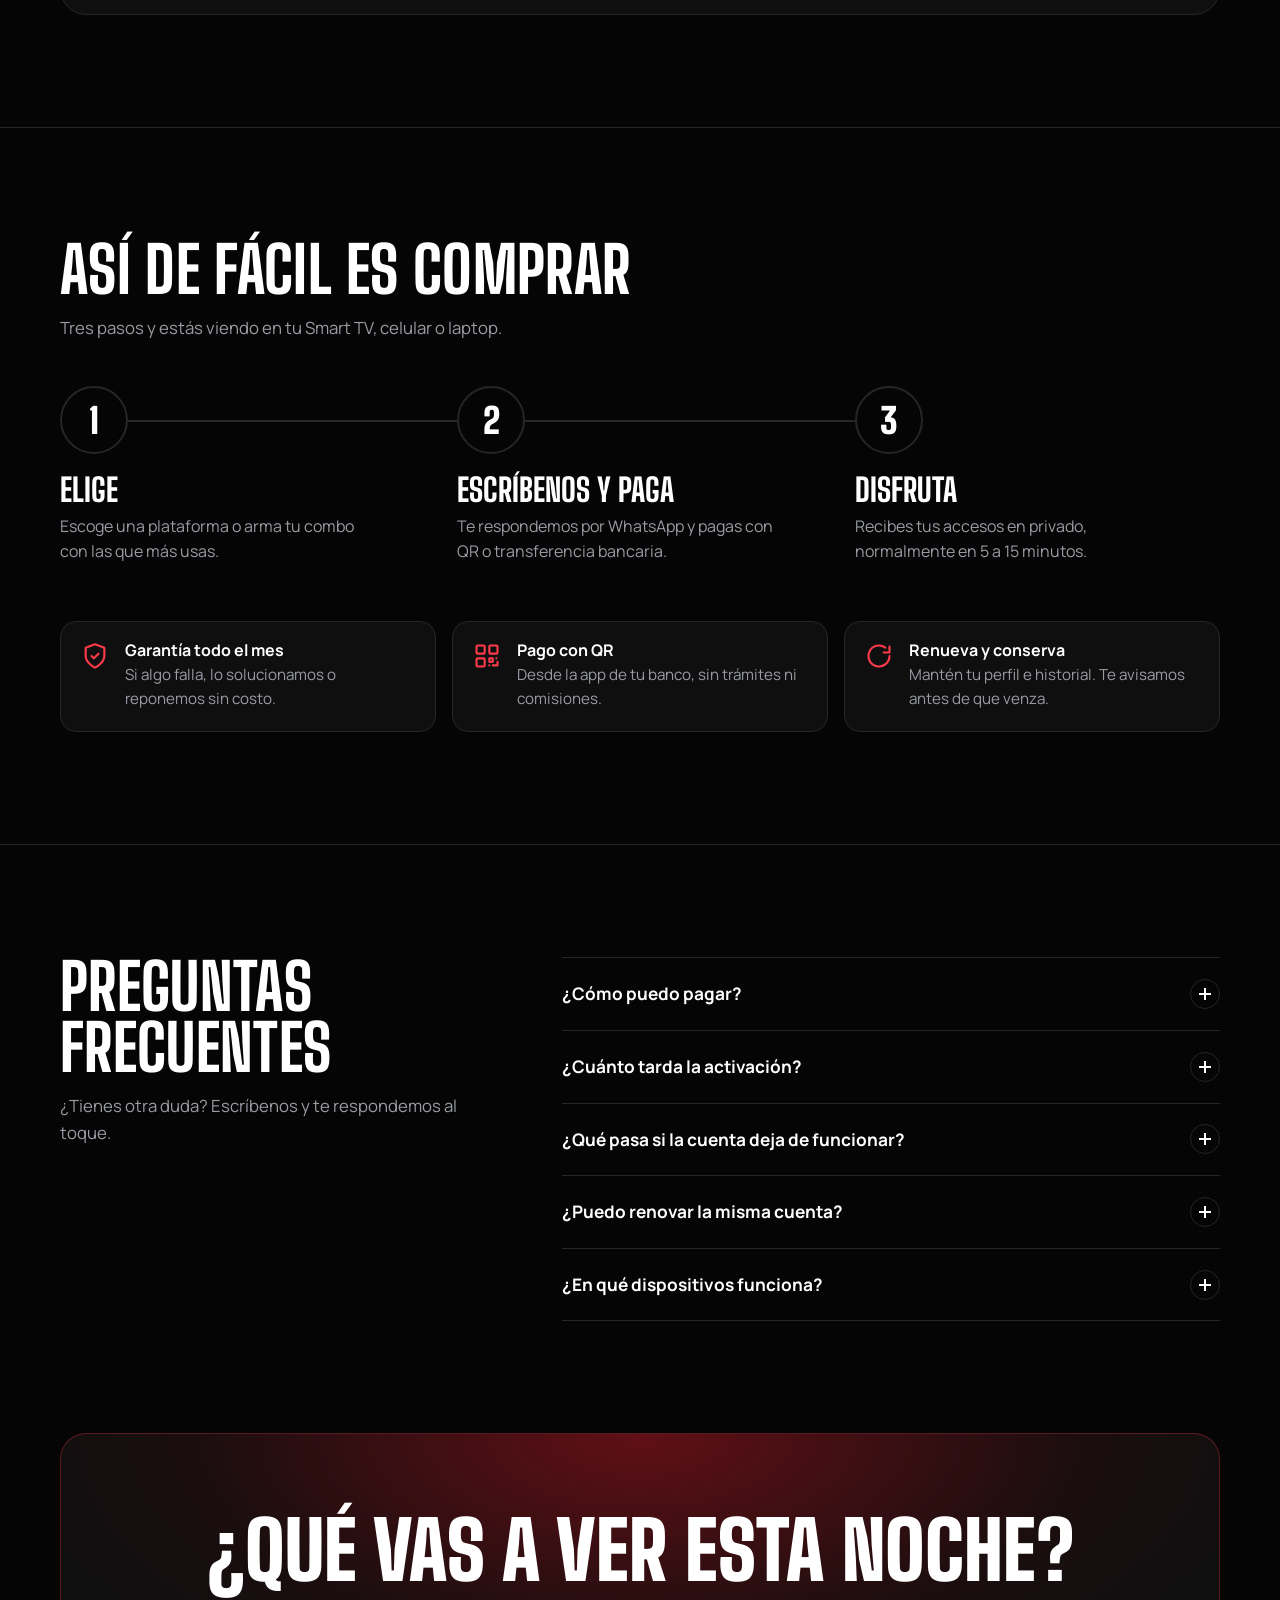
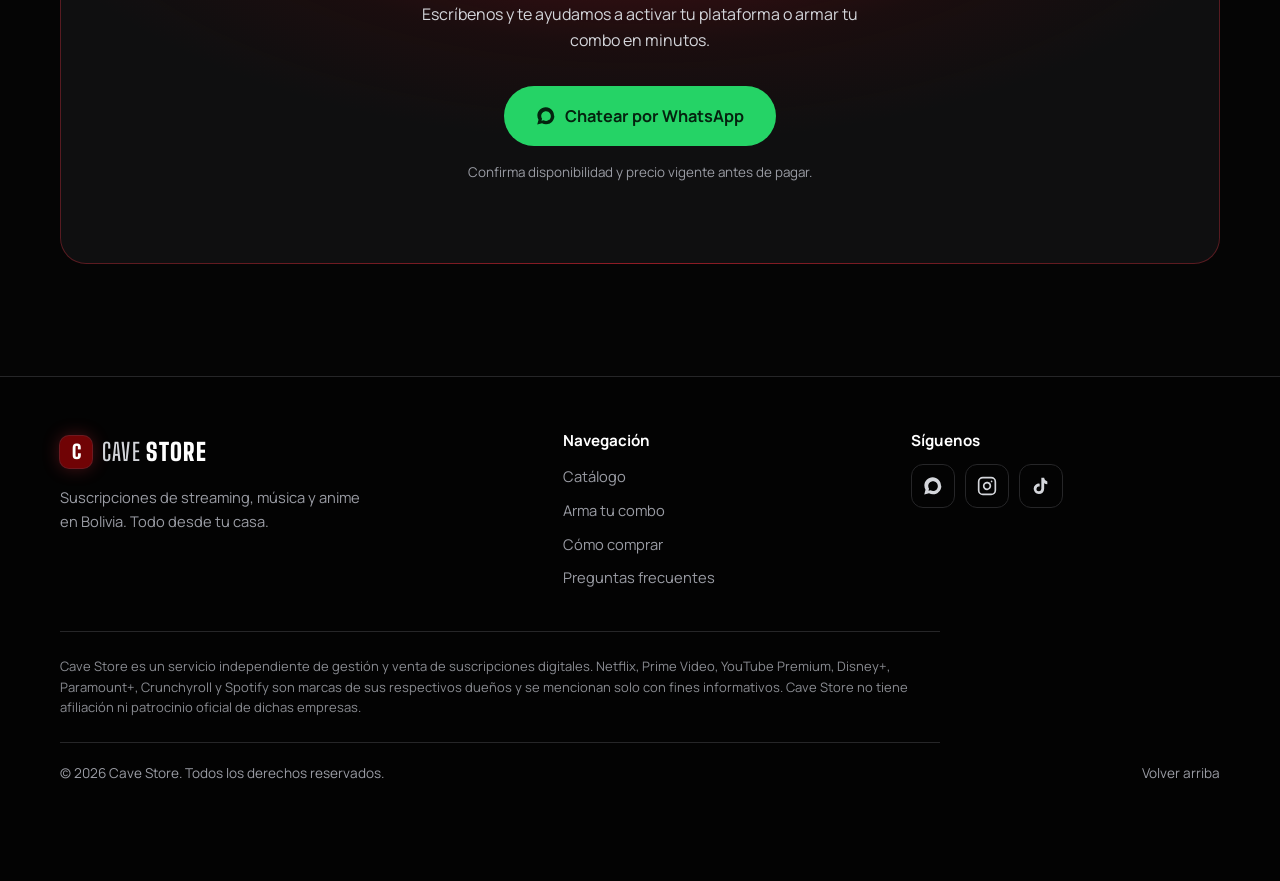
==== commit ccf48564: "Precios nuevos: Netflix 33/27 y combos" ====
--- a/index.html
+++ b/index.html
@@ -1,98 +1,18 @@
 <!DOCTYPE html>
-<html lang="es-BO">
+<html lang="es">
 <head>
   <meta charset="UTF-8">
   <meta name="viewport" content="width=device-width, initial-scale=1.0">
-  <title>Cave Store | Cuentas de streaming en Bolivia desde 20 Bs con pago QR</title>
-  <meta name="description" content="Compra Netflix, Prime Video, YouTube Premium, Disney+, Paramount+, Crunchyroll y Spotify en Bolivia desde 20 Bs al mes. Pagas con QR y lo activas por WhatsApp en minutos.">
-  <link rel="canonical" href="https://tihago2006.github.io/CaveStore/">
-  <meta name="robots" content="index, follow, max-image-preview:large">
-  <!-- Search Console: pega aquí tu etiqueta de verificación, por ejemplo:
-  <meta name="google-site-verification" content="TU_CODIGO_AQUI"> -->
+  <title>Cave Store | Streaming en Bolivia desde 20 Bs al mes</title>
+  <meta name="description" content="Cave Store: Netflix, Prime Video, YouTube Premium, Disney+, Paramount+, Crunchyroll y Spotify desde 20 Bs/mes. Arma tu combo y actívalo por WhatsApp en minutos.">
   <meta name="theme-color" content="#050505">
-
-  <meta property="og:type" content="website">
-  <meta property="og:locale" content="es_BO">
-  <meta property="og:site_name" content="Cave Store">
-  <meta property="og:url" content="https://tihago2006.github.io/CaveStore/">
-  <meta property="og:title" content="Cave Store · Cuentas de streaming en Bolivia desde 20 Bs">
-  <meta property="og:description" content="Netflix, Disney+, Prime Video, Spotify y más desde 20 Bs al mes. Arma tu combo, paga con QR y actívalo por WhatsApp.">
-  <meta property="og:image" content="https://tihago2006.github.io/CaveStore/assets/images/cave-store-combo-desktop.jpg">
-  <meta property="og:image:width" content="1200">
-  <meta property="og:image:height" content="896">
-  <meta property="og:image:alt" content="Combo de streaming Cave Store desde 20 Bs al mes">
-  <meta name="twitter:card" content="summary_large_image">
-
+  <meta property="og:title" content="Cave Store · Entretenimiento para disfrutar">
+  <meta property="og:description" content="Streaming, música y anime desde 20 Bs/mes. Arma tu combo y pídelo por WhatsApp.">
+  <meta property="og:image" content="assets/images/cave-store-combo-desktop.jpg">
   <link rel="icon" type="image/svg+xml" href="data:image/svg+xml,<svg xmlns='http://www.w3.org/2000/svg' viewBox='0 0 100 100'><rect width='100' height='100' rx='24' fill='%23050505'/><rect x='14' y='14' width='72' height='72' rx='18' fill='%23700305'/><text x='50' y='67' font-size='46' font-family='sans-serif' font-weight='900' fill='white' text-anchor='middle'>C</text></svg>">
 
-  <link rel="preload" as="image" href="assets/images/cave-store-cinematic-room.webp" fetchpriority="high">
-  <link rel="preload" as="font" type="font/woff2" href="assets/fonts/big-shoulders-display-latin-900-normal.woff2" crossorigin>
-  <link rel="preload" as="font" type="font/woff2" href="assets/fonts/manrope-latin-400-normal.woff2" crossorigin>
+  <link rel="preload" as="image" href="assets/images/cave-store-cinematic-room.webp">
   <link rel="stylesheet" href="assets/css/styles.css">
-
-  <!-- Datos estructurados: ayudan a Google a entender la tienda, sus precios y sus preguntas -->
-  <script type="application/ld+json">
-  {
-    "@context": "https://schema.org",
-    "@graph": [
-      {
-        "@type": "OnlineStore",
-        "@id": "https://tihago2006.github.io/CaveStore/#tienda",
-        "name": "Cave Store",
-        "url": "https://tihago2006.github.io/CaveStore/",
-        "image": "https://tihago2006.github.io/CaveStore/assets/images/cave-store-combo-desktop.jpg",
-        "description": "Venta de suscripciones de streaming, música y anime en Bolivia con pago por QR y activación por WhatsApp.",
-        "areaServed": { "@type": "Country", "name": "Bolivia" },
-        "currenciesAccepted": "BOB",
-        "paymentAccepted": "Código QR, transferencia bancaria",
-        "telephone": "+59157360383",
-        "contactPoint": {
-          "@type": "ContactPoint",
-          "contactType": "ventas",
-          "telephone": "+59157360383",
-          "url": "https://wa.me/59157360383",
-          "availableLanguage": "es"
-        },
-        "sameAs": [
-          "https://www.instagram.com/cavestore07/",
-          "https://www.tiktok.com/@cave2978"
-        ],
-        "hasOfferCatalog": {
-          "@type": "OfferCatalog",
-          "name": "Cuentas de streaming en Bolivia",
-          "itemListElement": [
-            { "@type": "Offer", "itemOffered": { "@type": "Service", "name": "Netflix Premium en Bolivia" }, "price": "35", "priceCurrency": "BOB" },
-            { "@type": "Offer", "itemOffered": { "@type": "Service", "name": "Prime Video en Bolivia" }, "price": "20", "priceCurrency": "BOB" },
-            { "@type": "Offer", "itemOffered": { "@type": "Service", "name": "YouTube Premium en Bolivia" }, "price": "20", "priceCurrency": "BOB" },
-            { "@type": "Offer", "itemOffered": { "@type": "Service", "name": "Disney+ en Bolivia" }, "price": "25", "priceCurrency": "BOB" },
-            { "@type": "Offer", "itemOffered": { "@type": "Service", "name": "Paramount+ en Bolivia" }, "price": "20", "priceCurrency": "BOB" },
-            { "@type": "Offer", "itemOffered": { "@type": "Service", "name": "Crunchyroll en Bolivia" }, "price": "20", "priceCurrency": "BOB" },
-            { "@type": "Offer", "itemOffered": { "@type": "Service", "name": "Spotify Premium en Bolivia" }, "price": "20", "priceCurrency": "BOB" },
-            { "@type": "Offer", "itemOffered": { "@type": "Service", "name": "Combo de streaming a medida" }, "price": "40", "priceCurrency": "BOB" }
-          ]
-        }
-      },
-      {
-        "@type": "WebSite",
-        "@id": "https://tihago2006.github.io/CaveStore/#web",
-        "name": "Cave Store",
-        "url": "https://tihago2006.github.io/CaveStore/",
-        "inLanguage": "es-BO",
-        "publisher": { "@id": "https://tihago2006.github.io/CaveStore/#tienda" }
-      },
-      {
-        "@type": "FAQPage",
-        "mainEntity": [
-          { "@type": "Question", "name": "¿Cómo puedo pagar mi cuenta de streaming?", "acceptedAnswer": { "@type": "Answer", "text": "Con transferencia bancaria o código QR simple, sin comisiones extra. Cuando nos escribes por WhatsApp te enviamos el QR." } },
-          { "@type": "Question", "name": "¿Cuánto tarda la activación?", "acceptedAnswer": { "@type": "Answer", "text": "Entre 5 y 15 minutos en horario habitual, después de verificar tu comprobante." } },
-          { "@type": "Question", "name": "¿Qué pasa si la cuenta deja de funcionar?", "acceptedAnswer": { "@type": "Answer", "text": "Tienes garantía durante todo el tiempo contratado. Si algo falla, te damos solución o reactivación sin costo." } },
-          { "@type": "Question", "name": "¿Puedo renovar la misma cuenta?", "acceptedAnswer": { "@type": "Answer", "text": "Sí. En la mayoría de servicios renuevas cada mes y conservas tu perfil, historial y listas. Te avisamos unos días antes del vencimiento." } },
-          { "@type": "Question", "name": "¿En qué dispositivos funciona?", "acceptedAnswer": { "@type": "Answer", "text": "PC, laptop, celulares Android y iPhone, tablets y Smart TV (TCL, Samsung, Xiaomi y más)." } }
-        ]
-      }
-    ]
-  }
-  </script>
 </head>
 <body>
   <a class="skip-link" href="#servicios">Saltar al catálogo</a>
@@ -115,7 +35,7 @@
       </nav>
 
       <div class="nav-actions">
-        <a href="https://wa.me/59157360383" class="btn btn-primary btn-sm nav-cta" data-wa-action="default">Escríbenos</a>
+        <a href="https://wa.me/" class="btn btn-primary btn-sm nav-cta" data-wa-action="default">Escríbenos</a>
         <button class="mobile-toggle" aria-label="Abrir menú" aria-expanded="false" aria-controls="mobile-drawer">
           <span></span><span></span><span></span>
         </button>
@@ -132,12 +52,12 @@
       <li><a href="#faq" class="mobile-nav-link">Preguntas frecuentes</a></li>
       <li><a href="#contacto" class="mobile-nav-link">Contacto</a></li>
     </ul>
-    <a href="https://wa.me/59157360383" class="btn btn-whatsapp btn-lg btn-block" data-wa-action="default">Consultar por WhatsApp</a>
+    <a href="https://wa.me/" class="btn btn-whatsapp btn-lg btn-block" data-wa-action="default">Consultar por WhatsApp</a>
   </aside>
 
   <main>
     <!-- ================= HERO: la tele se enciende ================= -->
-    <section class="hero" id="inicio">
+    <section class="hero" id="inicio" aria-label="Cave Store">
       <div class="hero-stage">
         <div class="scene" aria-hidden="true">
           <img class="scene-img" src="assets/images/cave-store-cinematic-room.webp" alt="" width="1672" height="941">
@@ -147,7 +67,7 @@
               <div class="tv-channel" id="tv-channel">
                 <img class="tv-logo" id="tv-logo" src="assets/images/netflix.webp" alt="" width="122" height="122">
                 <span class="tv-name" id="tv-name">Netflix Premium</span>
-                <span class="tv-price" id="tv-price">desde 35 Bs/mes</span>
+                <span class="tv-price" id="tv-price">desde 27 Bs/mes</span>
               </div>
               <span class="tv-osd" id="tv-osd">CH 01</span>
               <div class="tv-noise"></div>
@@ -158,13 +78,11 @@
       </div>
 
       <div class="container hero-content">
-        <h1 class="hero-heading">
-          <span class="hero-brandline">Streaming en Bolivia</span>
-          <span class="hero-title">Entretenimiento<br>para disfrutar</span>
-        </h1>
-        <p class="hero-sub">Netflix, Disney+, Prime Video, Spotify y más desde <strong>20 Bs al mes</strong>. Pides por WhatsApp, pagas con QR y en minutos ya estás viendo.</p>
+        <p class="hero-brandline">Cave Store</p>
+        <h1 class="hero-title">Entretenimiento<br>para disfrutar</h1>
+        <p class="hero-sub">Películas, series, música y anime desde <strong>20 Bs al mes</strong>. Pides por WhatsApp, pagas con QR y en minutos ya estás viendo.</p>
         <div class="hero-actions">
-          <a href="https://wa.me/59157360383" class="btn btn-whatsapp btn-lg" data-wa-action="default">
+          <a href="https://wa.me/" class="btn btn-whatsapp btn-lg" data-wa-action="default">
             <svg class="ico" viewBox="0 0 24 24" fill="currentColor" aria-hidden="true"><path d="M12.031 6.172c-3.181 0-5.767 2.586-5.768 5.766-.001 1.298.38 2.27 1.019 3.287l-.711 2.598 2.664-.699c.981.541 1.838.813 2.796.814 3.179 0 5.767-2.587 5.768-5.766.001-3.18-2.585-5.766-5.768-5.766zm9.969 5.768c0 5.503-4.469 9.968-9.969 9.968-1.754 0-3.398-.456-4.831-1.251l-5.699 1.495 1.528-5.553c-.886-1.488-1.398-3.228-1.398-5.089 0-5.503 4.469-9.968 9.969-9.968 5.502 0 9.969 4.465 9.969 9.968z"/></svg>
             Pedir por WhatsApp
           </a>
@@ -195,8 +113,8 @@
     <section class="catalog-section" id="servicios">
       <div class="container">
         <header class="section-header">
-          <h2 class="section-title">Cuentas de streaming en Bolivia</h2>
-          <p class="section-subtitle">Elige tu plataforma: perfiles privados o cuentas completas, listos para activar. Consulta disponibilidad por WhatsApp y empieza hoy.</p>
+          <h2 class="section-title">Elige tu plataforma</h2>
+          <p class="section-subtitle">Perfiles privados o cuentas completas, listos para activar. Consulta disponibilidad por WhatsApp y empieza hoy.</p>
         </header>
 
         <div class="catalog-filters" role="group" aria-label="Filtrar catálogo">
@@ -214,14 +132,17 @@
               <span class="service-tag hot">Más pedido</span>
             </div>
             <h3 class="service-name">Netflix Premium</h3>
-            <p class="service-desc">Películas, series y documentales en 4K. Perfil privado con PIN.</p>
+            <p class="service-desc">Películas, series y documentales en 4K. Elige perfil privado o compartido.</p>
+            <ul class="price-options">
+              <li><span>Perfil privado con PIN</span><b>33 Bs</b></li>
+              <li><span>Perfil compartido<small>con otra persona, con restricciones</small></span><b>27 Bs</b></li>
+            </ul>
             <ul class="service-features">
               <li>Calidad 4K HDR</li>
-              <li>Perfil con PIN personal</li>
               <li>Reposición si falla</li>
             </ul>
-            <div class="price"><span class="price-from">desde</span><span class="price-amount">35</span><span class="price-unit">Bs/mes</span></div>
-            <a href="https://wa.me/59157360383" class="btn btn-primary btn-block" data-wa-action="netflix">Consultar Netflix</a>
+            <div class="price"><span class="price-from">desde</span><span class="price-amount">27</span><span class="price-unit">Bs/mes</span></div>
+            <a href="https://wa.me/" class="btn btn-primary btn-block" data-wa-action="netflix">Consultar Netflix</a>
           </article>
 
           <article class="service-card" data-category="streaming">
@@ -237,7 +158,7 @@
               <li>Soporte todo el mes</li>
             </ul>
             <div class="price"><span class="price-from">desde</span><span class="price-amount">20</span><span class="price-unit">Bs/mes</span></div>
-            <a href="https://wa.me/59157360383" class="btn btn-primary btn-block" data-wa-action="prime">Consultar Prime Video</a>
+            <a href="https://wa.me/" class="btn btn-primary btn-block" data-wa-action="prime">Consultar Prime Video</a>
           </article>
 
           <article class="service-card" data-category="streaming music">
@@ -253,7 +174,7 @@
               <li>Incluye YouTube Music</li>
             </ul>
             <div class="price"><span class="price-from">desde</span><span class="price-amount">20</span><span class="price-unit">Bs/mes</span></div>
-            <a href="https://wa.me/59157360383" class="btn btn-primary btn-block" data-wa-action="youtube">Consultar YouTube</a>
+            <a href="https://wa.me/" class="btn btn-primary btn-block" data-wa-action="youtube">Consultar YouTube</a>
           </article>
 
           <article class="service-card" data-category="streaming">
@@ -269,7 +190,7 @@
               <li>Doblaje latino</li>
             </ul>
             <div class="price"><span class="price-from">desde</span><span class="price-amount">25</span><span class="price-unit">Bs/mes</span></div>
-            <a href="https://wa.me/59157360383" class="btn btn-primary btn-block" data-wa-action="disney">Consultar Disney+</a>
+            <a href="https://wa.me/" class="btn btn-primary btn-block" data-wa-action="disney">Consultar Disney+</a>
           </article>
 
           <article class="service-card" data-category="streaming">
@@ -285,7 +206,7 @@
               <li>Activación garantizada</li>
             </ul>
             <div class="price"><span class="price-from">desde</span><span class="price-amount">20</span><span class="price-unit">Bs/mes</span></div>
-            <a href="https://wa.me/59157360383" class="btn btn-primary btn-block" data-wa-action="paramount">Consultar Paramount+</a>
+            <a href="https://wa.me/" class="btn btn-primary btn-block" data-wa-action="paramount">Consultar Paramount+</a>
           </article>
 
           <article class="service-card" data-category="anime">
@@ -301,7 +222,7 @@
               <li>Ver sin internet</li>
             </ul>
             <div class="price"><span class="price-from">desde</span><span class="price-amount">20</span><span class="price-unit">Bs/mes</span></div>
-            <a href="https://wa.me/59157360383" class="btn btn-primary btn-block" data-wa-action="crunchyroll">Consultar Crunchyroll</a>
+            <a href="https://wa.me/" class="btn btn-primary btn-block" data-wa-action="crunchyroll">Consultar Crunchyroll</a>
           </article>
 
           <article class="service-card" data-category="music">
@@ -317,7 +238,7 @@
               <li>Se activa en tu cuenta</li>
             </ul>
             <div class="price"><span class="price-from">desde</span><span class="price-amount">20</span><span class="price-unit">Bs/mes</span></div>
-            <a href="https://wa.me/59157360383" class="btn btn-primary btn-block" data-wa-action="spotify">Consultar Spotify</a>
+            <a href="https://wa.me/" class="btn btn-primary btn-block" data-wa-action="spotify">Consultar Spotify</a>
           </article>
 
           <article class="service-card card-combo" data-category="combos">
@@ -344,12 +265,28 @@
       <div class="container">
         <div class="combo-panel">
           <div class="combo-builder">
-            <h2 class="section-title">Arma tu combo de streaming</h2>
-            <p class="section-subtitle">Toca las plataformas que quieres y ahorra pagando todo junto en bolivianos. Te enviamos el mensaje listo a WhatsApp y te pasamos el precio especial del combo.</p>
+            <h2 class="section-title">Arma tu combo</h2>
+            <p class="section-subtitle">Elige un combo listo o toca las plataformas que quieras. El mensaje para WhatsApp se arma solo.</p>
+
+            <div class="combo-presets" role="group" aria-label="Combos listos">
+              <button type="button" class="combo-preset" data-combo="Netflix|Disney+" data-price="52" data-separate="58">
+                <span class="cp-name">Netflix + Disney+</span><span class="cp-price">52 Bs</span><s>58 Bs</s>
+              </button>
+              <button type="button" class="combo-preset" data-combo="Netflix|Spotify Premium" data-price="48" data-separate="53">
+                <span class="cp-name">Netflix + Spotify</span><span class="cp-price">48 Bs</span><s>53 Bs</s>
+              </button>
+              <button type="button" class="combo-preset" data-combo="Disney+|Prime Video" data-price="40" data-separate="45">
+                <span class="cp-name">Disney+ + Prime Video</span><span class="cp-price">40 Bs</span><s>45 Bs</s>
+              </button>
+              <button type="button" class="combo-preset" data-combo="Netflix|Disney+|Prime Video" data-price="68" data-separate="78">
+                <span class="cp-name">Netflix + Disney+ + Prime</span><span class="cp-price">68 Bs</span><s>78 Bs</s>
+              </button>
+            </div>
+            <p class="combo-fineprint">Precios al mes. Netflix en combo es perfil privado con PIN.</p>
 
             <fieldset class="combo-options">
               <legend class="sr-only">Plataformas para tu combo</legend>
-              <label class="combo-chip"><input type="checkbox" value="Netflix" data-price="35"><img src="assets/images/netflix.webp" alt="" width="36" height="36" loading="lazy"><span>Netflix</span></label>
+              <label class="combo-chip"><input type="checkbox" value="Netflix" data-price="33"><img src="assets/images/netflix.webp" alt="" width="36" height="36" loading="lazy"><span>Netflix</span></label>
               <label class="combo-chip"><input type="checkbox" value="Prime Video" data-price="20"><img src="assets/images/prime.webp" alt="" width="36" height="36" loading="lazy"><span>Prime Video</span></label>
               <label class="combo-chip"><input type="checkbox" value="YouTube Premium" data-price="20"><img src="assets/images/youtube.webp" alt="" width="36" height="36" loading="lazy"><span>YouTube</span></label>
               <label class="combo-chip"><input type="checkbox" value="Disney+" data-price="25"><img src="assets/images/disney.webp" alt="" width="36" height="36" loading="lazy"><span>Disney+</span></label>
@@ -363,7 +300,7 @@
               <p class="combo-note" id="combo-note">Elige al menos dos para armar un combo.</p>
             </div>
 
-            <a href="https://wa.me/59157360383" class="btn btn-whatsapp btn-lg btn-block is-disabled" id="combo-send" data-wa-action="combo" aria-disabled="true">
+            <a href="https://wa.me/" class="btn btn-whatsapp btn-lg btn-block is-disabled" id="combo-send" data-wa-action="combo" aria-disabled="true">
               <svg class="ico" viewBox="0 0 24 24" fill="currentColor" aria-hidden="true"><path d="M12.031 6.172c-3.181 0-5.767 2.586-5.768 5.766-.001 1.298.38 2.27 1.019 3.287l-.711 2.598 2.664-.699c.981.541 1.838.813 2.796.814 3.179 0 5.767-2.587 5.768-5.766.001-3.18-2.585-5.766-5.768-5.766zm9.969 5.768c0 5.503-4.469 9.968-9.969 9.968-1.754 0-3.398-.456-4.831-1.251l-5.699 1.495 1.528-5.553c-.886-1.488-1.398-3.228-1.398-5.089 0-5.503 4.469-9.968 9.969-9.968 5.502 0 9.969 4.465 9.969 9.968z"/></svg>
               Pedir este combo
             </a>
@@ -372,7 +309,7 @@
           <picture class="combo-visual">
             <source media="(max-width: 700px)" srcset="assets/images/cave-store-combo-mobile.webp" type="image/webp">
             <source srcset="assets/images/cave-store-combo-desktop.webp" type="image/webp">
-            <img src="assets/images/cave-store-combo-desktop.jpg" alt="Combo de streaming Cave Store con Netflix, Prime Video, YouTube y Disney+ desde 20 Bs al mes" width="1200" height="896" loading="lazy">
+            <img src="assets/images/cave-store-combo-desktop.jpg" alt="Adquiere tu combo Cave Store desde 20 Bs al mes" width="1200" height="896" loading="lazy">
           </picture>
         </div>
       </div>
@@ -382,8 +319,8 @@
     <section class="steps-section" id="como-funciona">
       <div class="container">
         <header class="section-header">
-          <h2 class="section-title">Cómo comprar por WhatsApp y QR</h2>
-          <p class="section-subtitle">Así de fácil: tres pasos y estás viendo en tu Smart TV, celular o laptop.</p>
+          <h2 class="section-title">Así de fácil es comprar</h2>
+          <p class="section-subtitle">Tres pasos y estás viendo en tu Smart TV, celular o laptop.</p>
         </header>
 
         <ol class="steps" id="steps">
@@ -426,13 +363,13 @@
       <div class="container faq-layout">
         <header class="faq-head">
           <h2 class="section-title">Preguntas frecuentes</h2>
-          <p class="section-subtitle">Lo que más nos preguntan sobre pagos, activación y garantía de tus cuentas. ¿Tienes otra duda? Escríbenos y te respondemos al toque.</p>
+          <p class="section-subtitle">¿Tienes otra duda? Escríbenos y te respondemos al toque.</p>
         </header>
 
         <div class="faq-accordion">
           <div class="faq-item">
             <button class="faq-question-btn" aria-expanded="false">
-              <span>¿Cómo puedo pagar mi cuenta de streaming?</span>
+              <span>¿Cómo puedo pagar?</span>
               <span class="faq-icon" aria-hidden="true"></span>
             </button>
             <div class="faq-answer"><div class="faq-answer-inner">Con transferencia bancaria o código QR simple, sin comisiones extra. Cuando nos escribes por WhatsApp te enviamos el QR.</div></div>
@@ -474,8 +411,8 @@
       <div class="container">
         <div class="contact-card">
           <h2 class="contact-title">¿Qué vas a ver esta noche?</h2>
-          <p class="contact-subtitle">Escríbenos y te ayudamos a activar tu cuenta de Netflix, Disney+, Spotify o la que quieras, o a armar tu combo, en minutos.</p>
-          <a href="https://wa.me/59157360383" class="btn btn-whatsapp btn-lg" data-wa-action="default">
+          <p class="contact-subtitle">Escríbenos y te ayudamos a activar tu plataforma o armar tu combo en minutos.</p>
+          <a href="https://wa.me/" class="btn btn-whatsapp btn-lg" data-wa-action="default">
             <svg class="ico" viewBox="0 0 24 24" fill="currentColor" aria-hidden="true"><path d="M12.031 6.172c-3.181 0-5.767 2.586-5.768 5.766-.001 1.298.38 2.27 1.019 3.287l-.711 2.598 2.664-.699c.981.541 1.838.813 2.796.814 3.179 0 5.767-2.587 5.768-5.766.001-3.18-2.585-5.766-5.768-5.766zm9.969 5.768c0 5.503-4.469 9.968-9.969 9.968-1.754 0-3.398-.456-4.831-1.251l-5.699 1.495 1.528-5.553c-.886-1.488-1.398-3.228-1.398-5.089 0-5.503 4.469-9.968 9.969-9.968 5.502 0 9.969 4.465 9.969 9.968z"/></svg>
             Chatear por WhatsApp
           </a>
@@ -494,7 +431,7 @@
             <span class="logo-icon" aria-hidden="true">C</span>
             <span class="logo-word">Cave<b>Store</b></span>
           </a>
-          <p class="footer-brand-desc">Cuentas de streaming, música y anime en Bolivia con pago por QR. Todo desde tu casa.</p>
+          <p class="footer-brand-desc">Suscripciones de streaming, música y anime en Bolivia. Todo desde tu casa.</p>
         </div>
         <div>
           <h3 class="footer-heading">Navegación</h3>
@@ -508,7 +445,7 @@
         <div>
           <h3 class="footer-heading">Síguenos</h3>
           <div class="footer-social-links">
-            <a href="https://wa.me/59157360383" class="social-icon-btn" aria-label="WhatsApp" data-wa-action="default">
+            <a href="https://wa.me/" class="social-icon-btn" aria-label="WhatsApp" data-wa-action="default">
               <svg viewBox="0 0 24 24" fill="currentColor" aria-hidden="true"><path d="M12.031 6.172c-3.181 0-5.767 2.586-5.768 5.766-.001 1.298.38 2.27 1.019 3.287l-.711 2.598 2.664-.699c.981.541 1.838.813 2.796.814 3.179 0 5.767-2.587 5.768-5.766.001-3.18-2.585-5.766-5.768-5.766zm9.969 5.768c0 5.503-4.469 9.968-9.969 9.968-1.754 0-3.398-.456-4.831-1.251l-5.699 1.495 1.528-5.553c-.886-1.488-1.398-3.228-1.398-5.089 0-5.503 4.469-9.968 9.969-9.968 5.502 0 9.969 4.465 9.969 9.968z"/></svg>
             </a>
             <a href="https://www.instagram.com/cavestore07/" class="social-icon-btn" aria-label="Instagram @cavestore07" target="_blank" rel="noopener noreferrer">
@@ -530,7 +467,7 @@
     </div>
   </footer>
 
-  <a href="https://wa.me/59157360383" class="floating-whatsapp-btn" aria-label="Contactar por WhatsApp" data-wa-action="default">
+  <a href="https://wa.me/" class="floating-whatsapp-btn" aria-label="Contactar por WhatsApp" data-wa-action="default">
     <svg viewBox="0 0 24 24" fill="currentColor" aria-hidden="true"><path d="M12.031 6.172c-3.181 0-5.767 2.586-5.768 5.766-.001 1.298.38 2.27 1.019 3.287l-.711 2.598 2.664-.699c.981.541 1.838.813 2.796.814 3.179 0 5.767-2.587 5.768-5.766.001-3.18-2.585-5.766-5.768-5.766zm9.969 5.768c0 5.503-4.469 9.968-9.969 9.968-1.754 0-3.398-.456-4.831-1.251l-5.699 1.495 1.528-5.553c-.886-1.488-1.398-3.228-1.398-5.089 0-5.503 4.469-9.968 9.969-9.968 5.502 0 9.969 4.465 9.969 9.968z"/></svg>
   </a>
 
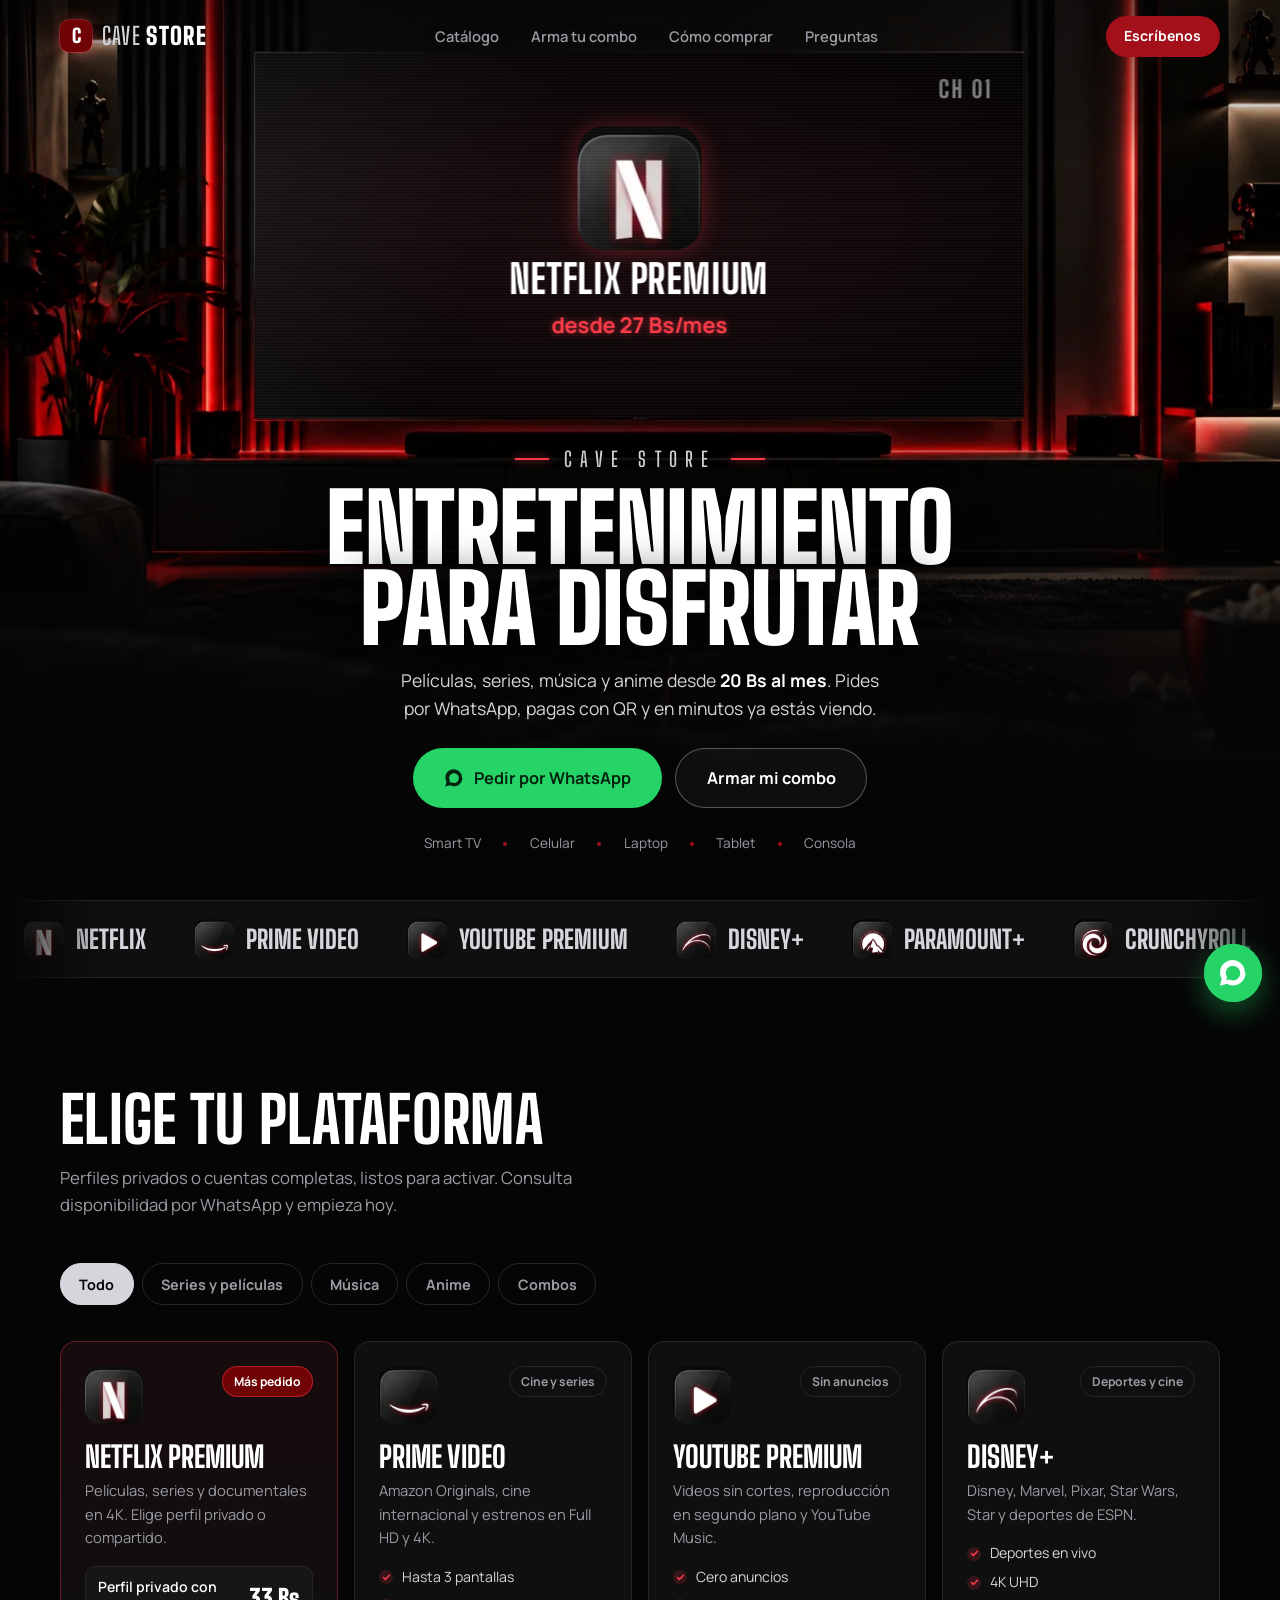
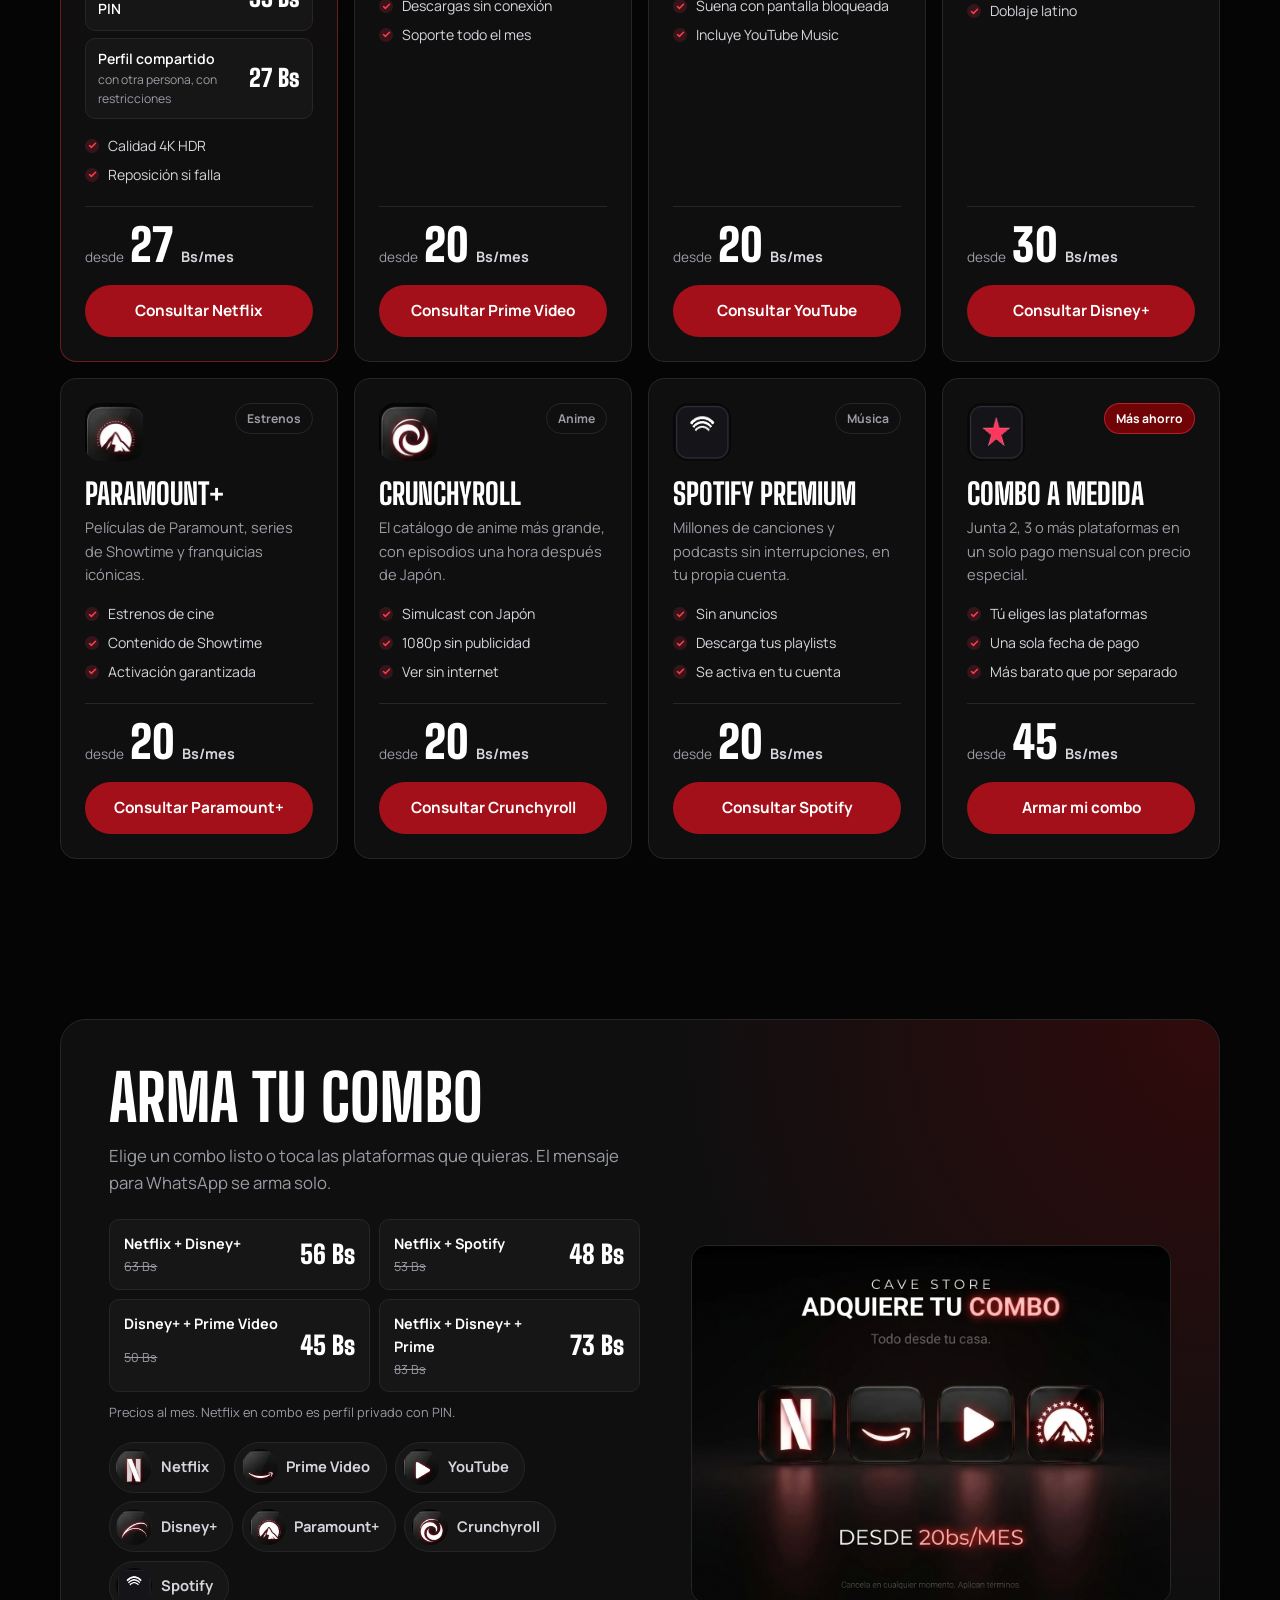
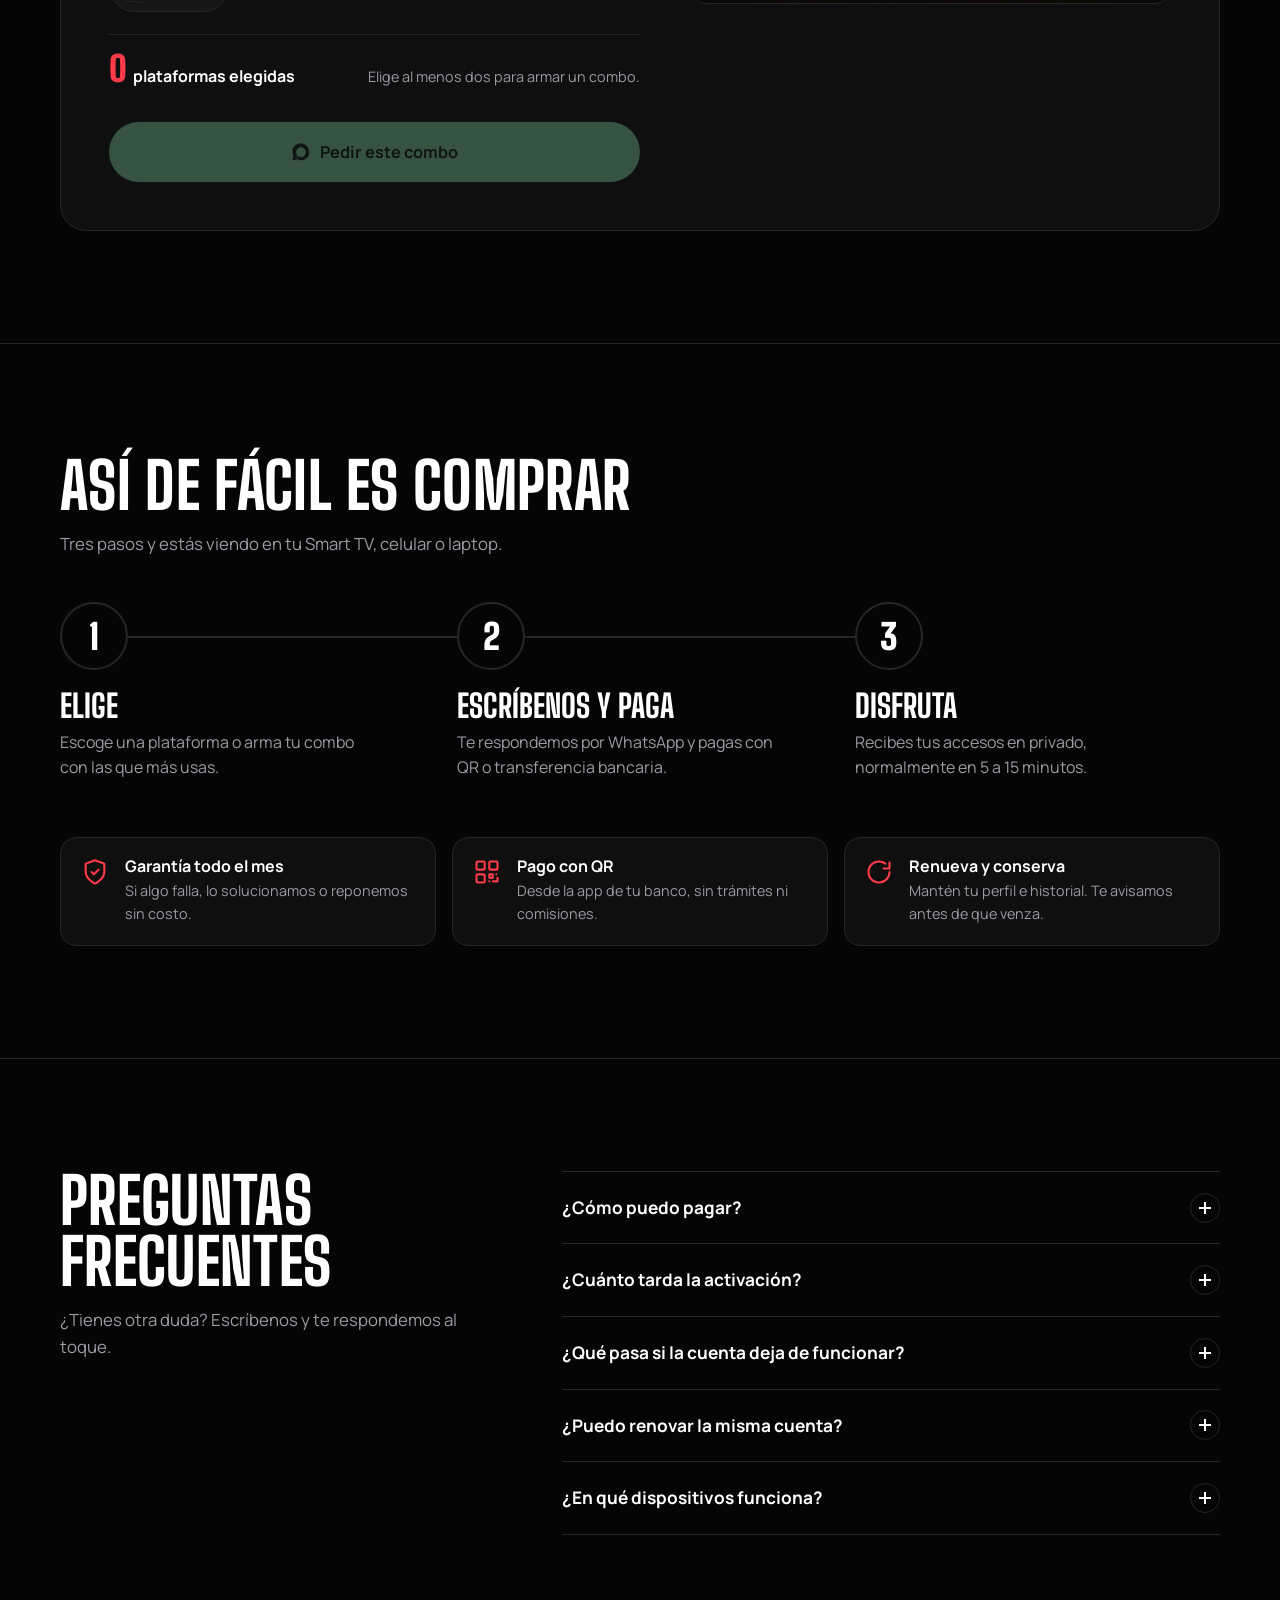
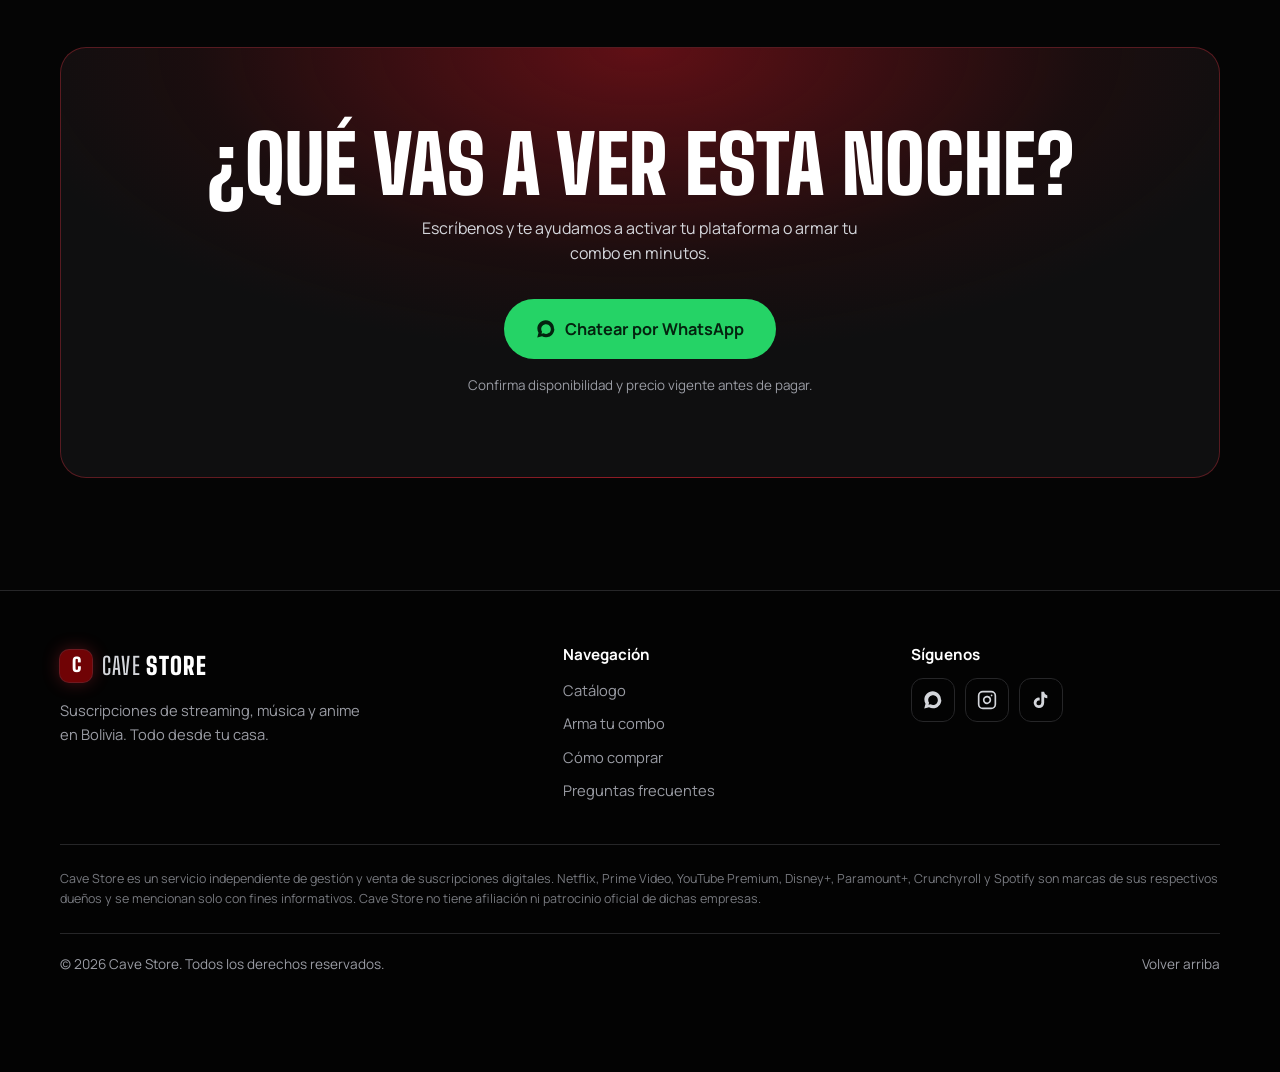
==== commit 65ec6c7e: "Disney+ 30 Bs y combos ajustados" ====
--- a/index.html
+++ b/index.html
@@ -189,7 +189,7 @@
               <li>4K UHD</li>
               <li>Doblaje latino</li>
             </ul>
-            <div class="price"><span class="price-from">desde</span><span class="price-amount">25</span><span class="price-unit">Bs/mes</span></div>
+            <div class="price"><span class="price-from">desde</span><span class="price-amount">30</span><span class="price-unit">Bs/mes</span></div>
             <a href="https://wa.me/" class="btn btn-primary btn-block" data-wa-action="disney">Consultar Disney+</a>
           </article>
 
@@ -253,7 +253,7 @@
               <li>Una sola fecha de pago</li>
               <li>Más barato que por separado</li>
             </ul>
-            <div class="price"><span class="price-from">desde</span><span class="price-amount">40</span><span class="price-unit">Bs/mes</span></div>
+            <div class="price"><span class="price-from">desde</span><span class="price-amount">45</span><span class="price-unit">Bs/mes</span></div>
             <a href="#combo" class="btn btn-primary btn-block">Armar mi combo</a>
           </article>
         </div>
@@ -269,17 +269,17 @@
             <p class="section-subtitle">Elige un combo listo o toca las plataformas que quieras. El mensaje para WhatsApp se arma solo.</p>
 
             <div class="combo-presets" role="group" aria-label="Combos listos">
-              <button type="button" class="combo-preset" data-combo="Netflix|Disney+" data-price="52" data-separate="58">
-                <span class="cp-name">Netflix + Disney+</span><span class="cp-price">52 Bs</span><s>58 Bs</s>
+              <button type="button" class="combo-preset" data-combo="Netflix|Disney+" data-price="56" data-separate="63">
+                <span class="cp-name">Netflix + Disney+</span><span class="cp-price">56 Bs</span><s>63 Bs</s>
               </button>
               <button type="button" class="combo-preset" data-combo="Netflix|Spotify Premium" data-price="48" data-separate="53">
                 <span class="cp-name">Netflix + Spotify</span><span class="cp-price">48 Bs</span><s>53 Bs</s>
               </button>
-              <button type="button" class="combo-preset" data-combo="Disney+|Prime Video" data-price="40" data-separate="45">
-                <span class="cp-name">Disney+ + Prime Video</span><span class="cp-price">40 Bs</span><s>45 Bs</s>
+              <button type="button" class="combo-preset" data-combo="Disney+|Prime Video" data-price="45" data-separate="50">
+                <span class="cp-name">Disney+ + Prime Video</span><span class="cp-price">45 Bs</span><s>50 Bs</s>
               </button>
-              <button type="button" class="combo-preset" data-combo="Netflix|Disney+|Prime Video" data-price="68" data-separate="78">
-                <span class="cp-name">Netflix + Disney+ + Prime</span><span class="cp-price">68 Bs</span><s>78 Bs</s>
+              <button type="button" class="combo-preset" data-combo="Netflix|Disney+|Prime Video" data-price="73" data-separate="83">
+                <span class="cp-name">Netflix + Disney+ + Prime</span><span class="cp-price">73 Bs</span><s>83 Bs</s>
               </button>
             </div>
             <p class="combo-fineprint">Precios al mes. Netflix en combo es perfil privado con PIN.</p>
@@ -289,7 +289,7 @@
               <label class="combo-chip"><input type="checkbox" value="Netflix" data-price="33"><img src="assets/images/netflix.webp" alt="" width="36" height="36" loading="lazy"><span>Netflix</span></label>
               <label class="combo-chip"><input type="checkbox" value="Prime Video" data-price="20"><img src="assets/images/prime.webp" alt="" width="36" height="36" loading="lazy"><span>Prime Video</span></label>
               <label class="combo-chip"><input type="checkbox" value="YouTube Premium" data-price="20"><img src="assets/images/youtube.webp" alt="" width="36" height="36" loading="lazy"><span>YouTube</span></label>
-              <label class="combo-chip"><input type="checkbox" value="Disney+" data-price="25"><img src="assets/images/disney.webp" alt="" width="36" height="36" loading="lazy"><span>Disney+</span></label>
+              <label class="combo-chip"><input type="checkbox" value="Disney+" data-price="30"><img src="assets/images/disney.webp" alt="" width="36" height="36" loading="lazy"><span>Disney+</span></label>
               <label class="combo-chip"><input type="checkbox" value="Paramount+" data-price="20"><img src="assets/images/paramount.webp" alt="" width="36" height="36" loading="lazy"><span>Paramount+</span></label>
               <label class="combo-chip"><input type="checkbox" value="Crunchyroll" data-price="20"><img src="assets/images/crunchyroll.webp" alt="" width="36" height="36" loading="lazy"><span>Crunchyroll</span></label>
               <label class="combo-chip"><input type="checkbox" value="Spotify Premium" data-price="20"><img src="assets/images/spotify.webp" alt="" width="36" height="36" loading="lazy"><span>Spotify</span></label>
--- a/assets/css/styles.css
+++ b/assets/css/styles.css
@@ -32,8 +32,6 @@
   --r-md: 16px;
   --r-lg: 26px;
   --ease: cubic-bezier(.2, .8, .2, 1);
-  --ease-out: cubic-bezier(.23, 1, .32, 1);      /* respuesta inmediata al tocar */
-  --ease-drawer: cubic-bezier(.32, .72, 0, 1);   /* cajón tipo iOS */
 }
 
 *, *::before, *::after { box-sizing: border-box; margin: 0; padding: 0; }
@@ -99,9 +97,8 @@
   min-height: 46px; padding: .8rem 1.5rem;
   font-family: var(--body); font-weight: 700; font-size: .96rem;
   border-radius: 999px; border: 1px solid transparent; cursor: pointer;
-  transition: transform .16s var(--ease-out), background-color .2s ease, box-shadow .25s ease, border-color .2s ease;
+  transition: transform .25s var(--ease), background-color .25s ease, box-shadow .3s ease, border-color .25s ease;
   white-space: nowrap;
-  -webkit-tap-highlight-color: transparent;
 }
 .btn:active { transform: scale(.97); }
 .btn .ico { width: 20px; height: 20px; flex: none; }
@@ -110,14 +107,13 @@
 .btn-block { width: 100%; }
 
 .btn-primary { background: var(--brand-hi); color: #fff; }
+.btn-primary:hover { background: #bd1420; box-shadow: 0 0 0 4px rgba(255, 59, 74, .14), 0 10px 30px rgba(163, 16, 26, .35); }
+
 .btn-whatsapp { background: var(--wa); color: var(--wa-ink); }
+.btn-whatsapp:hover { background: #2fe372; box-shadow: 0 10px 30px rgba(37, 211, 102, .32); }
+
 .btn-ghost { background: rgba(255, 255, 255, .04); color: #fff; border-color: rgba(212, 214, 219, .35); backdrop-filter: blur(8px); }
-
-@media (hover: hover) and (pointer: fine) {
-  .btn-primary:hover { background: #bd1420; box-shadow: 0 0 0 4px rgba(255, 59, 74, .14), 0 10px 30px rgba(163, 16, 26, .35); }
-  .btn-whatsapp:hover { background: #2fe372; box-shadow: 0 10px 30px rgba(37, 211, 102, .32); }
-  .btn-ghost:hover { border-color: var(--silver); background: rgba(255, 255, 255, .09); }
-}
+.btn-ghost:hover { border-color: var(--silver); background: rgba(255, 255, 255, .09); }
 
 .btn.is-disabled { opacity: .4; pointer-events: none; filter: grayscale(.6); }
 
@@ -183,9 +179,9 @@
   padding: 6rem 1.5rem 2rem;
   display: flex; flex-direction: column; justify-content: space-between;
   transform: translateX(100%); visibility: hidden;
-  transition: transform .4s var(--ease-drawer), visibility 0s linear .4s;
-}
-.mobile-drawer.open { transform: none; visibility: visible; transition: transform .45s var(--ease-drawer); }
+  transition: transform .45s var(--ease), visibility 0s linear .45s;
+}
+.mobile-drawer.open { transform: none; visibility: visible; transition: transform .45s var(--ease); }
 .mobile-drawer-overlay {
   position: fixed; inset: 0; z-index: 105; background: rgba(0, 0, 0, .6); backdrop-filter: blur(6px);
   opacity: 0; pointer-events: none; transition: opacity .35s ease;
@@ -278,13 +274,10 @@
 
 .hero-content { text-align: center; display: flex; flex-direction: column; align-items: center; }
 
-.hero-heading { display: flex; flex-direction: column; align-items: center; margin-bottom: 1rem; }
-
 .hero-brandline {
   font-family: var(--display); font-weight: 600; font-size: clamp(1rem, 1.6vw, 1.3rem);
   letter-spacing: .4em; text-transform: uppercase; color: var(--silver);
   display: inline-flex; align-items: center; gap: .9rem; margin-bottom: .7rem;
-  animation: rise .7s var(--ease-out) .15s both;
 }
 .hero-brandline::before, .hero-brandline::after {
   content: ''; width: 34px; height: 2px; background: var(--neon); box-shadow: 0 0 10px var(--neon);
@@ -294,14 +287,14 @@
   font-family: var(--display); font-weight: 900;
   font-size: clamp(3rem, 7.4vw, 6.4rem);
   line-height: .86; letter-spacing: -.005em; text-transform: uppercase;
-  display: block;
   color: #fff; text-shadow: 0 6px 40px rgba(0,0,0,.85);
-  animation: rise .7s var(--ease-out) .22s both;
-}
-.hero-sub { max-width: 46ch; color: var(--silver); font-size: clamp(1rem, 1.4vw, 1.1rem); margin-bottom: 1.6rem; animation: rise .7s var(--ease-out) .3s both; }
+  margin-bottom: 1rem;
+  animation: rise .9s var(--ease) 1.2s both;
+}
+.hero-sub { max-width: 46ch; color: var(--silver); font-size: clamp(1rem, 1.4vw, 1.1rem); margin-bottom: 1.6rem; animation: rise .9s var(--ease) 1.35s both; }
 .hero-sub strong { color: #fff; }
-.hero-actions { display: flex; flex-wrap: wrap; justify-content: center; gap: .8rem; margin-bottom: 1.6rem; animation: rise .7s var(--ease-out) .38s both; }
-.hero-devices { display: flex; flex-wrap: wrap; justify-content: center; gap: .4rem 1.4rem; font-size: .85rem; color: var(--silver-dim); animation: rise .7s var(--ease-out) .46s both; }
+.hero-actions { display: flex; flex-wrap: wrap; justify-content: center; gap: .8rem; margin-bottom: 1.6rem; animation: rise .9s var(--ease) 1.5s both; }
+.hero-devices { display: flex; flex-wrap: wrap; justify-content: center; gap: .4rem 1.4rem; font-size: .85rem; color: var(--silver-dim); animation: rise .9s var(--ease) 1.65s both; }
 .hero-devices li { display: inline-flex; align-items: center; gap: .55rem; }
 .hero-devices li + li::before { content: ''; width: 4px; height: 4px; border-radius: 50%; background: var(--brand-hi); margin-right: .85rem; }
 
@@ -349,10 +342,9 @@
   min-height: 42px; padding: .5rem 1.15rem; border-radius: 999px; cursor: pointer;
   background: transparent; border: 1px solid var(--line); color: var(--silver-dim);
   font-weight: 700; font-size: .9rem;
-  transition: background-color .2s ease, color .2s ease, border-color .2s ease, transform .16s var(--ease-out);
-}
-@media (hover: hover) and (pointer: fine) { .filter-btn:hover { color: #fff; border-color: #48484c; } }
-.filter-btn:active { transform: scale(.97); }
+  transition: background-color .2s ease, color .2s ease, border-color .2s ease;
+}
+.filter-btn:hover { color: #fff; border-color: #48484c; }
 .filter-btn.active { background: var(--silver); color: var(--ink); border-color: var(--silver); }
 
 .services-grid { display: grid; grid-template-columns: repeat(auto-fill, minmax(260px, 1fr)); gap: 1rem; }
@@ -371,11 +363,8 @@
   background: radial-gradient(320px circle at var(--mx) var(--my), rgba(255, 59, 74, .16), transparent 60%);
   transition: opacity .35s ease;
 }
-@media (hover: hover) and (pointer: fine) {
-  .service-card:hover { border-color: rgba(255, 59, 74, .45); transform: translateY(-4px); }
-  .service-card:hover::before { opacity: 1; }
-  .service-card:hover .service-icon { transform: rotate(-6deg) scale(1.06); }
-}
+.service-card:hover { border-color: rgba(255, 59, 74, .45); transform: translateY(-4px); }
+.service-card:hover::before { opacity: 1; }
 .service-card.is-featured { border-color: rgba(255, 59, 74, .35); background: linear-gradient(180deg, #170b0d, var(--panel) 55%); }
 .service-card.is-hiding { opacity: 0; transform: scale(.96); }
 .service-card.is-hidden { display: none; }
@@ -384,16 +373,16 @@
 
 .card-top { display: flex; justify-content: space-between; align-items: flex-start; margin-bottom: 1.1rem; }
 .service-icon { width: 58px; height: 58px; border-radius: 15px; transition: transform .4s var(--ease); }
-
+.service-card:hover .service-icon { transform: rotate(-6deg) scale(1.06); }
 .service-tag {
-  font-size: .8125rem; font-weight: 700; padding: .3rem .7rem; border-radius: 999px;
+  font-size: .76rem; font-weight: 700; padding: .3rem .7rem; border-radius: 999px;
   color: var(--silver-dim); border: 1px solid var(--line);
 }
 .service-tag.hot { color: #fff; background: var(--brand); border-color: rgba(255, 59, 74, .5); }
 
 .service-name { font-family: var(--display); font-weight: 800; font-size: 1.85rem; text-transform: uppercase; line-height: 1; margin-bottom: .5rem; }
-.service-desc { color: var(--silver); font-size: 1rem; line-height: 1.5; margin-bottom: 1rem; }
-.service-features { display: grid; gap: .4rem; font-size: .94rem; margin-bottom: 1.25rem; }
+.service-desc { color: var(--silver-dim); font-size: .92rem; margin-bottom: 1rem; }
+.service-features { display: grid; gap: .4rem; font-size: .88rem; margin-bottom: 1.25rem; }
 .service-features li { display: flex; align-items: center; gap: .55rem; }
 .service-features li::before {
   content: ''; flex: none; width: 14px; height: 14px; border-radius: 50%;
@@ -404,6 +393,15 @@
 .price-from { font-size: .85rem; color: var(--silver-dim); }
 .price-amount { font-family: var(--display); font-weight: 900; font-size: 2.8rem; line-height: 1; color: #fff; }
 .price-unit { font-weight: 700; font-size: .9rem; color: var(--silver); }
+
+.price-options { display: grid; gap: .45rem; margin-bottom: 1rem; }
+.price-options li {
+  display: flex; align-items: center; justify-content: space-between; gap: .75rem;
+  padding: .55rem .75rem; border-radius: var(--r-sm); background: var(--panel-2); border: 1px solid var(--line);
+  font-size: .88rem; font-weight: 600; color: #fff;
+}
+.price-options small { display: block; font-weight: 500; font-size: .76rem; color: var(--silver-dim); }
+.price-options b { font-family: var(--display); font-weight: 900; font-size: 1.5rem; line-height: 1; color: #fff; white-space: nowrap; }
 
 /* ==========================================================================
    ARMA TU COMBO
@@ -417,7 +415,22 @@
   border: 1px solid var(--line);
 }
 
-.combo-options { border: 0; display: flex; flex-wrap: wrap; gap: .55rem; margin: 1.6rem 0 1.4rem; }
+.combo-presets { display: grid; grid-template-columns: repeat(2, minmax(0, 1fr)); gap: .55rem; margin-top: 1.4rem; }
+.combo-preset {
+  display: grid; grid-template-columns: 1fr auto; align-items: baseline; gap: .1rem .6rem; text-align: left; cursor: pointer;
+  padding: .75rem .9rem; border-radius: var(--r-sm); background: var(--panel-2); border: 1px solid var(--line); color: var(--silver);
+  transition: border-color .2s ease, background-color .2s ease, transform .25s var(--ease);
+}
+.combo-preset:hover { border-color: #4a4a4f; transform: translateY(-2px); }
+.combo-preset.active { border-color: var(--neon); background: rgba(112, 3, 5, .45); box-shadow: 0 0 18px rgba(255, 59, 74, .2); }
+.cp-name { font-weight: 700; font-size: .9rem; color: #fff; }
+.cp-price { font-family: var(--display); font-weight: 900; font-size: 1.6rem; line-height: 1; color: #fff; grid-row: span 2; align-self: center; }
+.combo-preset s { font-size: .78rem; color: var(--silver-dim); }
+.combo-fineprint { font-size: .8rem; color: var(--silver-dim); margin-top: .6rem; }
+.combo-note strong { color: #fff; }
+@media (max-width: 420px) { .combo-presets { grid-template-columns: 1fr; } }
+
+.combo-options { border: 0; display: flex; flex-wrap: wrap; gap: .55rem; margin: 1.2rem 0 1.4rem; }
 .combo-chip {
   position: relative; cursor: pointer; user-select: none;
   display: inline-flex; align-items: center; gap: .55rem;
@@ -428,8 +441,7 @@
 }
 .combo-chip input { position: absolute; opacity: 0; pointer-events: none; }
 .combo-chip img { width: 36px; height: 36px; border-radius: 50%; }
-@media (hover: hover) and (pointer: fine) { .combo-chip:hover { border-color: #4a4a4f; } }
-.combo-chip:active { transform: scale(.97); }
+.combo-chip:hover { border-color: #4a4a4f; }
 .combo-chip:has(input:checked) { background: rgba(112, 3, 5, .45); border-color: var(--neon); color: #fff; box-shadow: 0 0 18px rgba(255, 59, 74, .25); }
 .combo-chip:has(input:checked)::after {
   content: ''; width: 16px; height: 16px; border-radius: 50%; margin-left: .15rem;
@@ -443,7 +455,7 @@
 .combo-count { font-weight: 700; color: #fff; }
 .combo-count #combo-count { font-family: var(--display); font-weight: 900; font-size: 2.2rem; line-height: 1; color: var(--neon); margin-right: .2rem; display: inline-block; }
 .combo-count #combo-count.bump { animation: pop .35s var(--ease); }
-.combo-note { font-size: .95rem; color: var(--silver-dim); }
+.combo-note { font-size: .9rem; color: var(--silver-dim); }
 
 .combo-visual img { border-radius: var(--r-md); border: 1px solid var(--line); width: 100%; height: auto; }
 
@@ -473,7 +485,7 @@
 .trust-item { display: flex; gap: 1rem; padding: 1.25rem; border-radius: var(--r-md); background: var(--panel); border: 1px solid var(--line); }
 .trust-item svg { flex: none; width: 28px; height: 28px; fill: none; stroke: var(--neon); stroke-width: 1.8; stroke-linecap: round; stroke-linejoin: round; }
 .trust-item h3 { font-size: 1rem; margin-bottom: .2rem; }
-.trust-item p { font-size: .95rem; color: var(--silver-dim); }
+.trust-item p { font-size: .9rem; color: var(--silver-dim); }
 
 /* ==========================================================================
    FAQ
@@ -533,9 +545,8 @@
   transition: background-color .2s ease, border-color .2s ease, color .2s ease, transform .25s var(--ease);
 }
 .social-icon-btn svg { width: 20px; height: 20px; }
-@media (hover: hover) and (pointer: fine) { .social-icon-btn:hover { background: var(--brand); border-color: var(--neon); color: #fff; transform: translateY(-2px); } }
-.social-icon-btn:active { transform: scale(.95); }
-.footer-disclaimer { font-size: .8125rem; color: #8a8c92; max-width: 110ch; padding: 1.5rem 0; border-block: 1px solid var(--line); margin-bottom: 1.25rem; }
+.social-icon-btn:hover { background: var(--brand); border-color: var(--neon); color: #fff; transform: translateY(-2px); }
+.footer-disclaimer { font-size: .78rem; color: #77797f; padding: 1.5rem 0; border-block: 1px solid var(--line); margin-bottom: 1.25rem; }
 .footer-bottom { display: flex; flex-wrap: wrap; justify-content: space-between; gap: 1rem; font-size: .85rem; color: var(--silver-dim); }
 .back-top:hover { color: #fff; }
 
@@ -614,7 +625,7 @@
 }
 
 @media (prefers-reduced-motion: reduce) {
-  *, *::before, *::after { animation-duration: .01ms !important; animation-delay: 0s !important; animation-iteration-count: 1 !important; transition-duration: .01ms !important; transition-delay: 0s !important; }
+  *, *::before, *::after { animation-duration: .01ms !important; animation-iteration-count: 1 !important; transition-duration: .01ms !important; }
   html { scroll-behavior: auto; }
   .tv-inner { transform: none; filter: none; }
   .marquee-track { animation: none; }
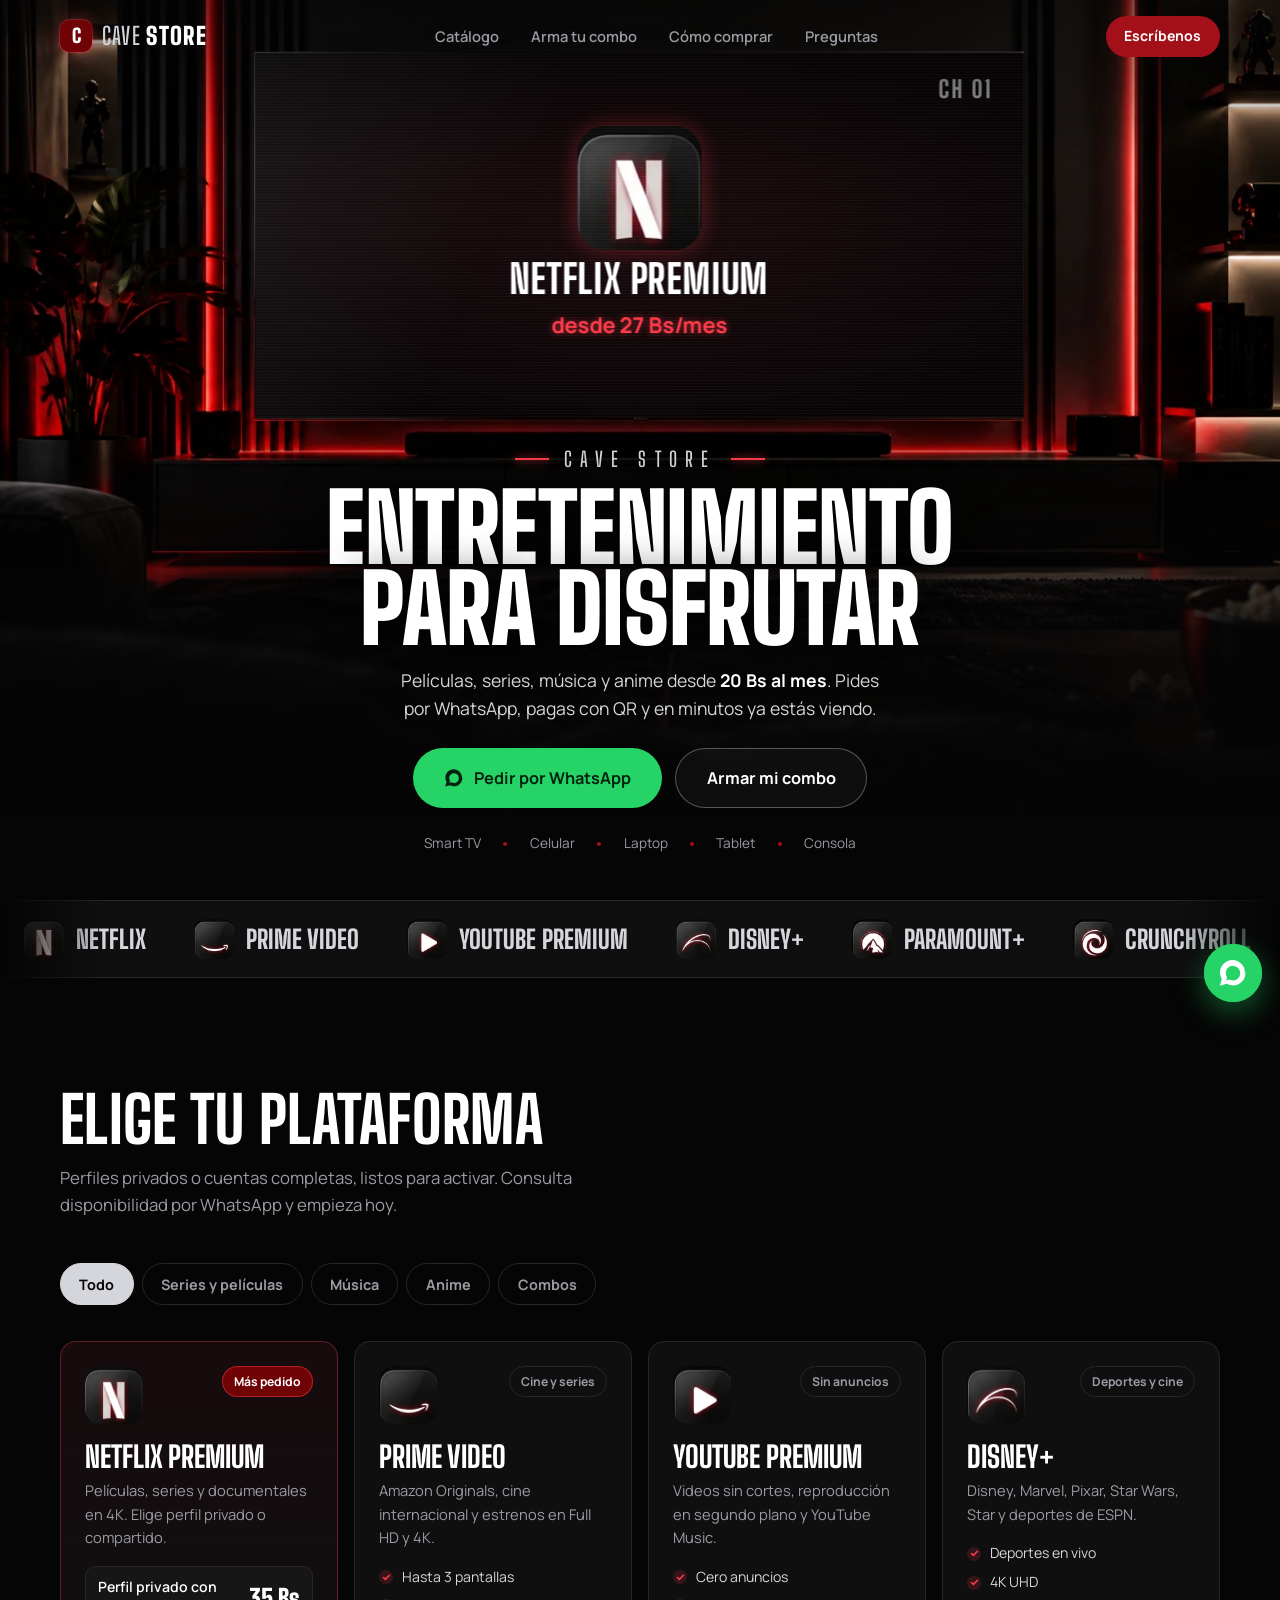
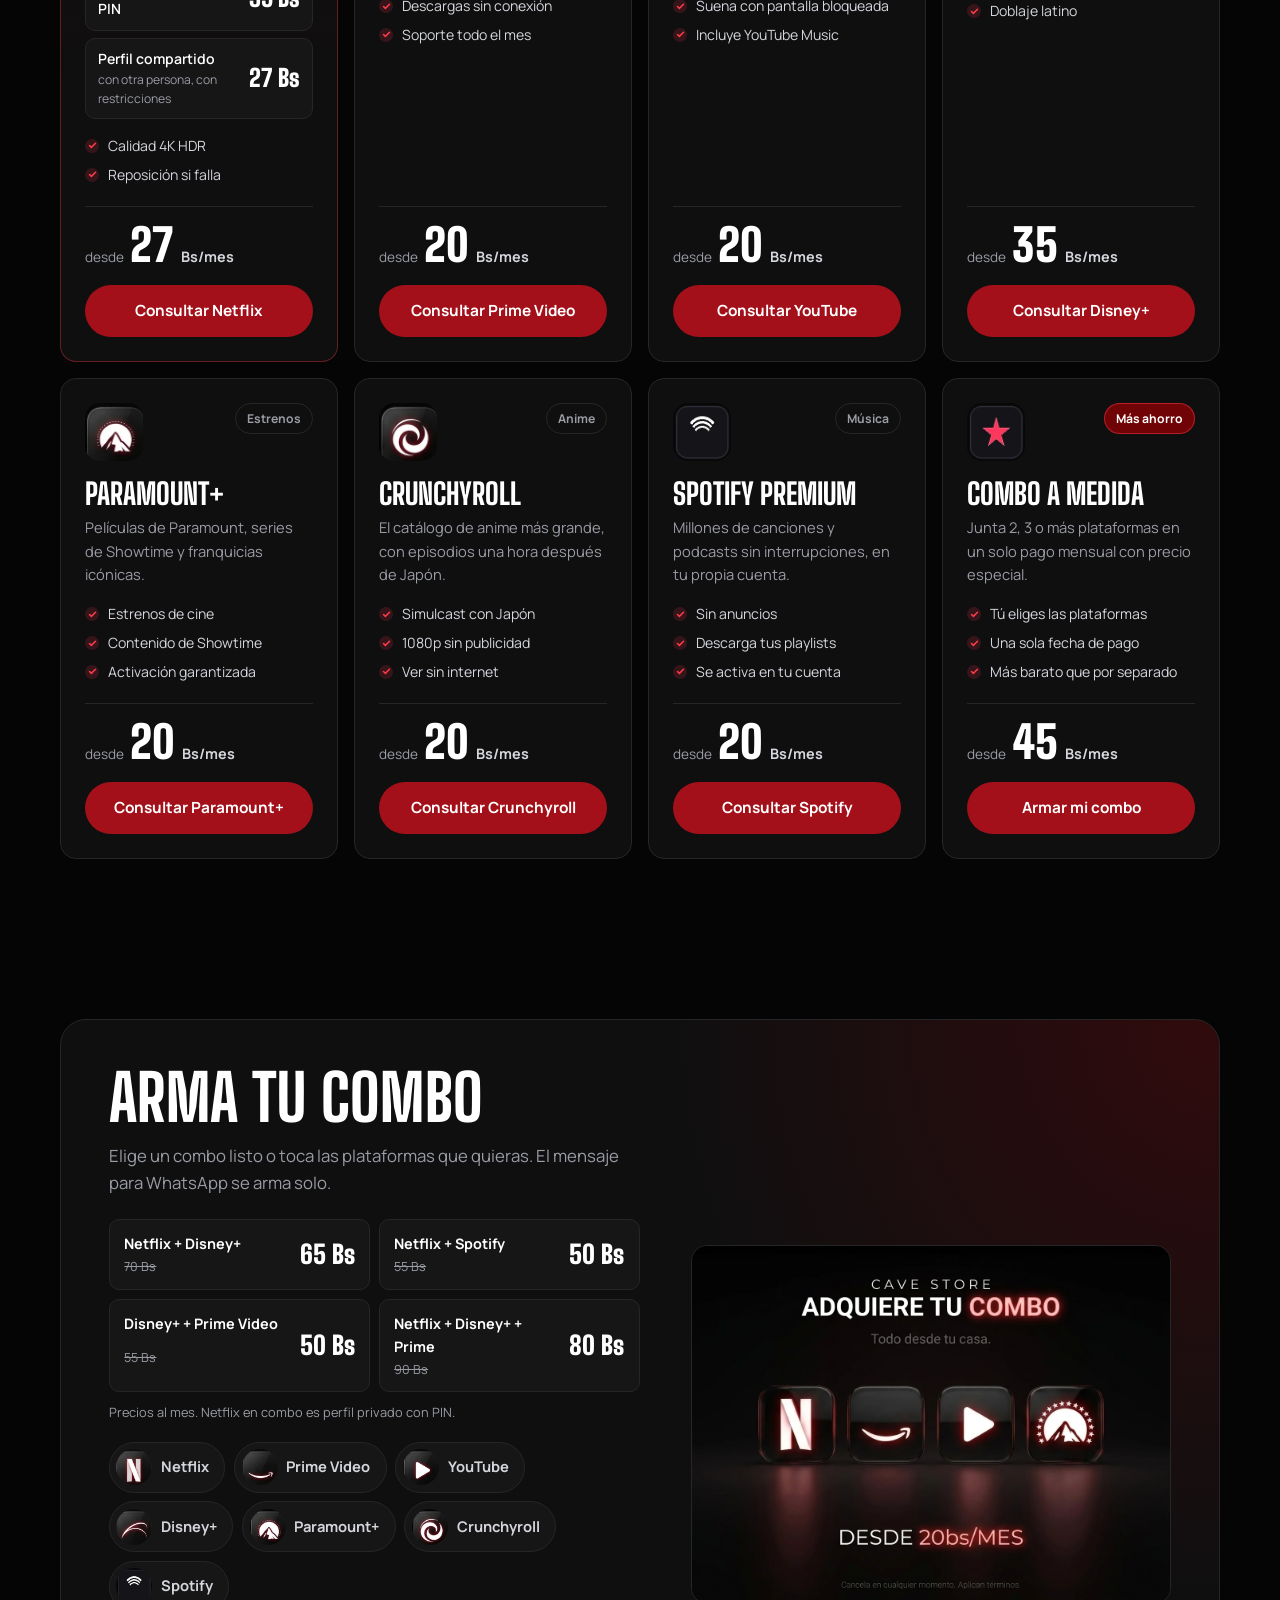
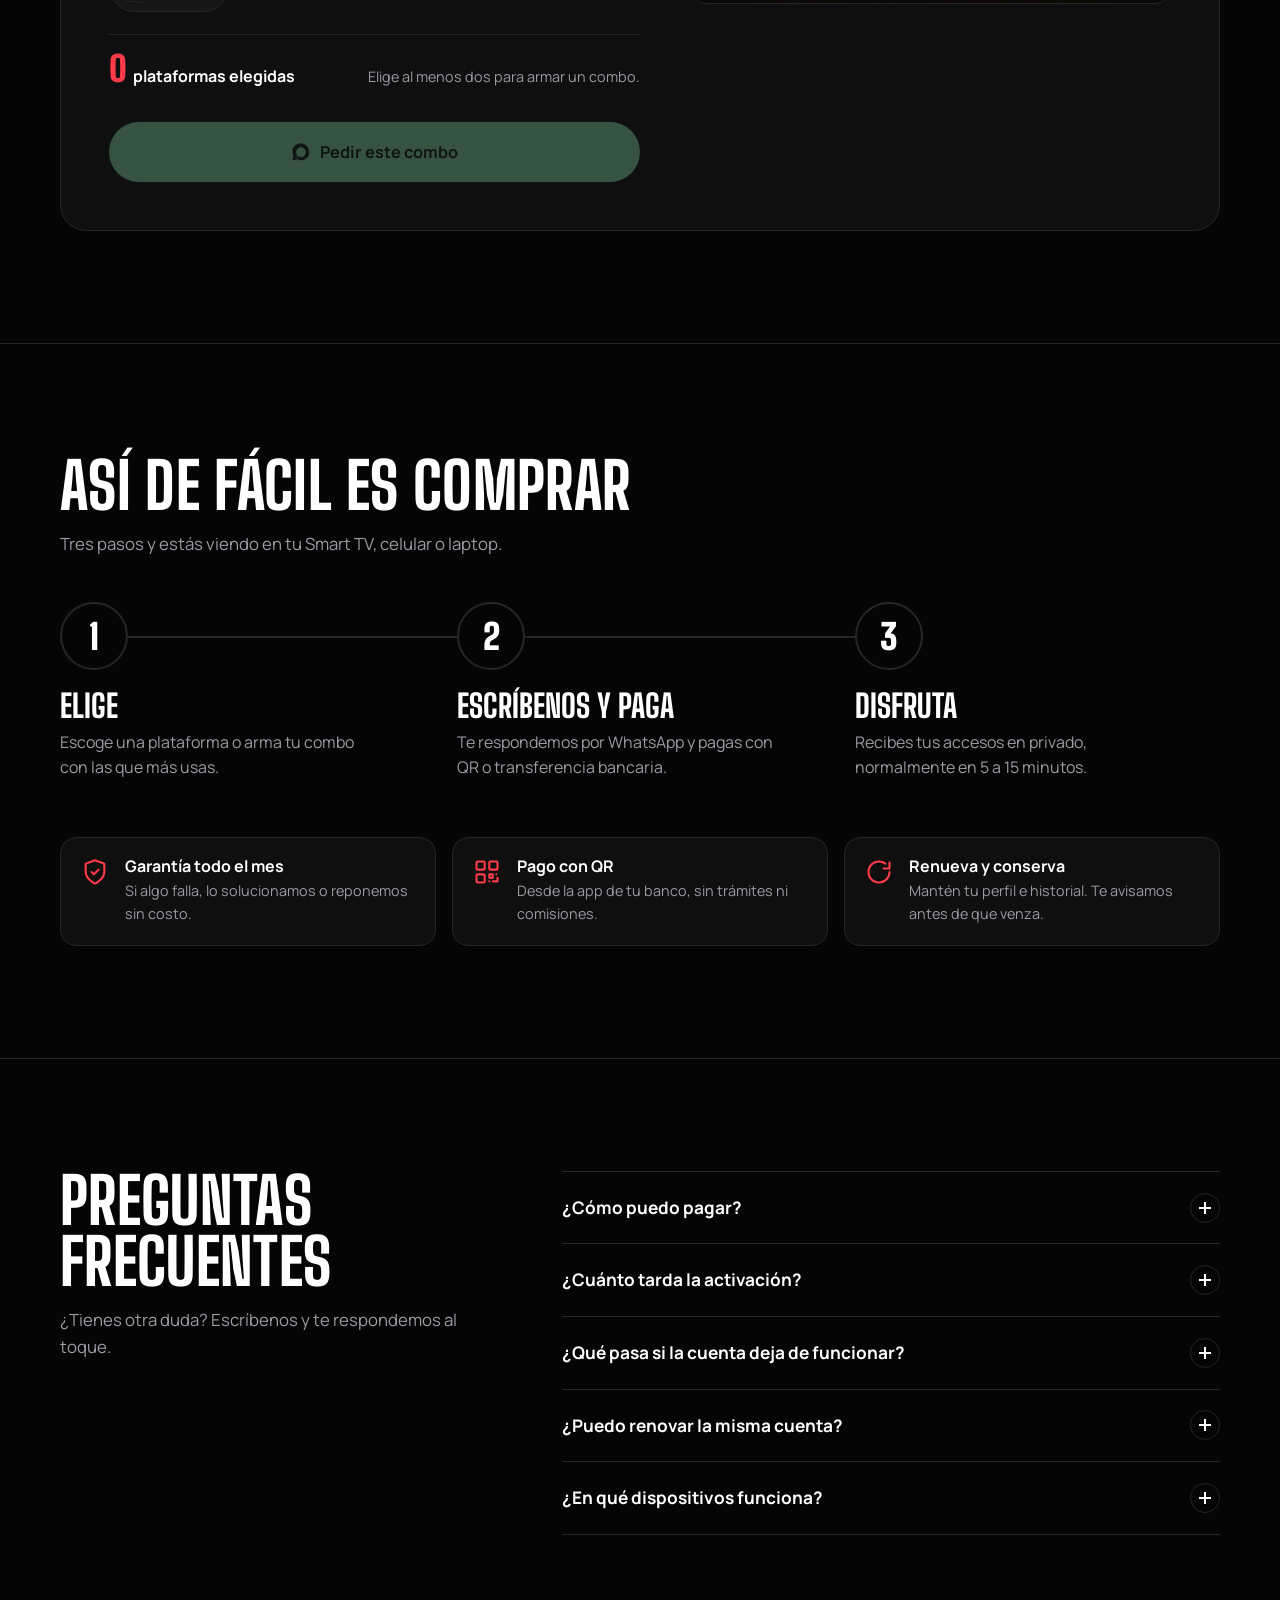
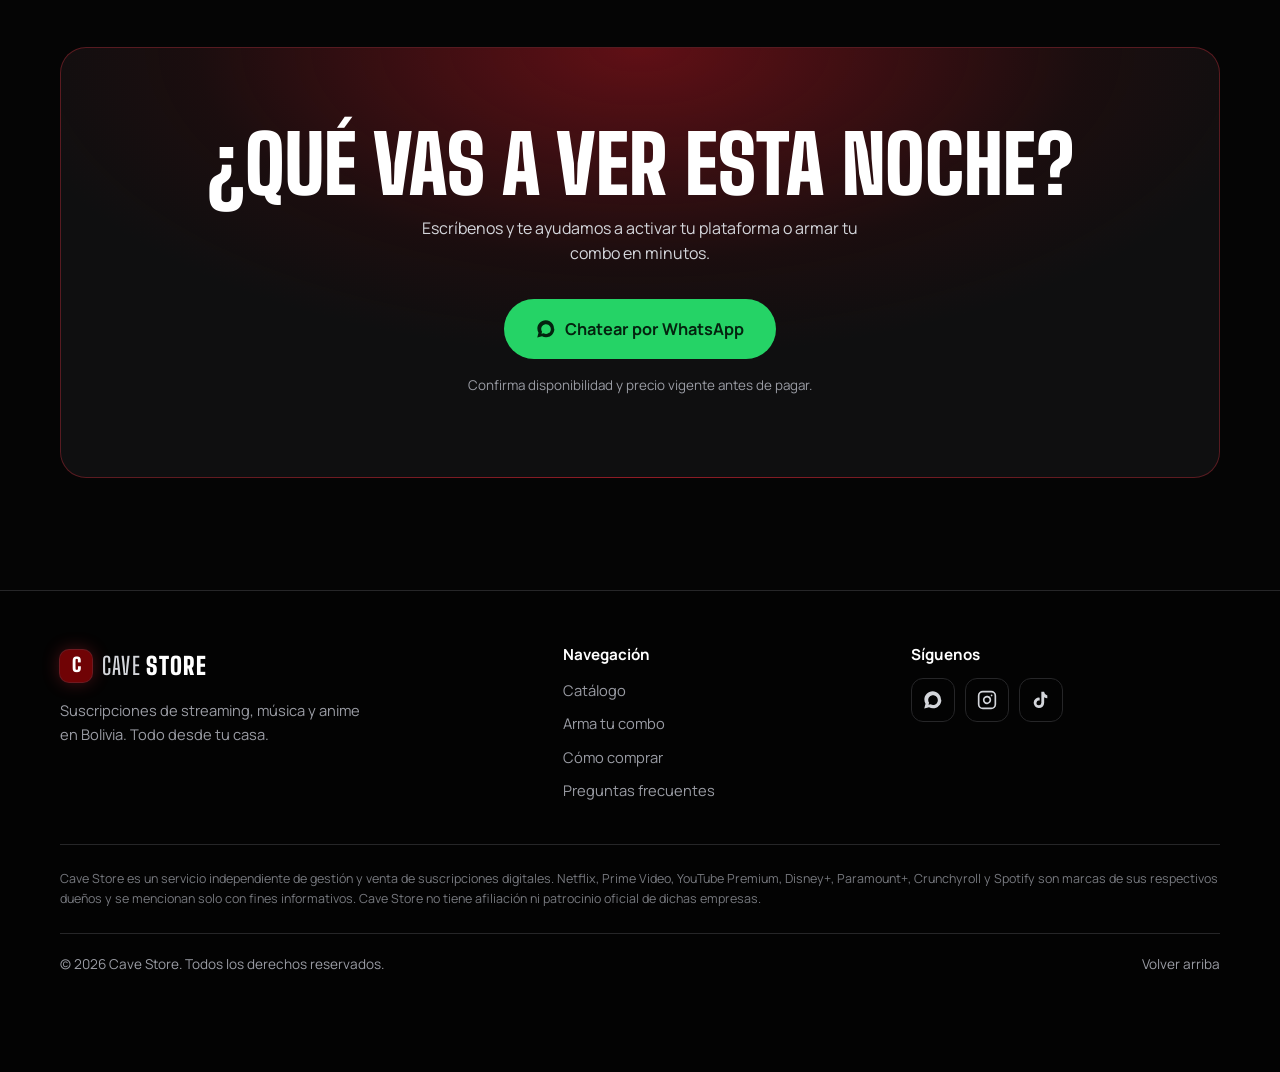
==== commit 02576995: "Precios de Netflix y Disney+ ligados al dólar Los precios base (Netflix 35/27, Disney+ 40/35) suben " ====
--- a/index.html
+++ b/index.html
@@ -8,7 +8,12 @@
   <meta name="theme-color" content="#050505">
   <meta property="og:title" content="Cave Store · Entretenimiento para disfrutar">
   <meta property="og:description" content="Streaming, música y anime desde 20 Bs/mes. Arma tu combo y pídelo por WhatsApp.">
-  <meta property="og:image" content="assets/images/cave-store-combo-desktop.jpg">
+  <meta property="og:type" content="website">
+  <meta property="og:url" content="https://tihago2006.github.io/CaveStore/">
+  <meta property="og:image" content="https://tihago2006.github.io/CaveStore/assets/images/cave-store-combo-desktop.jpg">
+  <meta property="og:locale" content="es_BO">
+  <meta name="twitter:card" content="summary_large_image">
+  <link rel="canonical" href="https://tihago2006.github.io/CaveStore/">
   <link rel="icon" type="image/svg+xml" href="data:image/svg+xml,<svg xmlns='http://www.w3.org/2000/svg' viewBox='0 0 100 100'><rect width='100' height='100' rx='24' fill='%23050505'/><rect x='14' y='14' width='72' height='72' rx='18' fill='%23700305'/><text x='50' y='67' font-size='46' font-family='sans-serif' font-weight='900' fill='white' text-anchor='middle'>C</text></svg>">
 
   <link rel="preload" as="image" href="assets/images/cave-store-cinematic-room.webp">
@@ -134,14 +139,14 @@
             <h3 class="service-name">Netflix Premium</h3>
             <p class="service-desc">Películas, series y documentales en 4K. Elige perfil privado o compartido.</p>
             <ul class="price-options">
-              <li><span>Perfil privado con PIN</span><b>33 Bs</b></li>
-              <li><span>Perfil compartido<small>con otra persona, con restricciones</small></span><b>27 Bs</b></li>
+              <li><span>Perfil privado con PIN</span><b data-precio="netflix.privado">33 Bs</b></li>
+              <li><span>Perfil compartido<small>con otra persona, con restricciones</small></span><b data-precio="netflix.compartido">27 Bs</b></li>
             </ul>
             <ul class="service-features">
               <li>Calidad 4K HDR</li>
               <li>Reposición si falla</li>
             </ul>
-            <div class="price"><span class="price-from">desde</span><span class="price-amount">27</span><span class="price-unit">Bs/mes</span></div>
+            <div class="price"><span class="price-from">desde</span><span class="price-amount" data-precio-num="netflix.compartido">27</span><span class="price-unit">Bs/mes</span></div>
             <a href="https://wa.me/" class="btn btn-primary btn-block" data-wa-action="netflix">Consultar Netflix</a>
           </article>
 
@@ -189,7 +194,7 @@
               <li>4K UHD</li>
               <li>Doblaje latino</li>
             </ul>
-            <div class="price"><span class="price-from">desde</span><span class="price-amount">30</span><span class="price-unit">Bs/mes</span></div>
+            <div class="price"><span class="price-from">desde</span><span class="price-amount" data-precio-num="disney.compartido">30</span><span class="price-unit">Bs/mes</span></div>
             <a href="https://wa.me/" class="btn btn-primary btn-block" data-wa-action="disney">Consultar Disney+</a>
           </article>
 
@@ -269,16 +274,16 @@
             <p class="section-subtitle">Elige un combo listo o toca las plataformas que quieras. El mensaje para WhatsApp se arma solo.</p>
 
             <div class="combo-presets" role="group" aria-label="Combos listos">
-              <button type="button" class="combo-preset" data-combo="Netflix|Disney+" data-price="56" data-separate="63">
+              <button type="button" class="combo-preset" data-auto data-combo="Netflix|Disney+" data-price="56" data-separate="63">
                 <span class="cp-name">Netflix + Disney+</span><span class="cp-price">56 Bs</span><s>63 Bs</s>
               </button>
-              <button type="button" class="combo-preset" data-combo="Netflix|Spotify Premium" data-price="48" data-separate="53">
+              <button type="button" class="combo-preset" data-auto data-combo="Netflix|Spotify Premium" data-price="48" data-separate="53">
                 <span class="cp-name">Netflix + Spotify</span><span class="cp-price">48 Bs</span><s>53 Bs</s>
               </button>
-              <button type="button" class="combo-preset" data-combo="Disney+|Prime Video" data-price="45" data-separate="50">
+              <button type="button" class="combo-preset" data-auto data-combo="Disney+|Prime Video" data-price="45" data-separate="50">
                 <span class="cp-name">Disney+ + Prime Video</span><span class="cp-price">45 Bs</span><s>50 Bs</s>
               </button>
-              <button type="button" class="combo-preset" data-combo="Netflix|Disney+|Prime Video" data-price="73" data-separate="83">
+              <button type="button" class="combo-preset" data-auto data-combo="Netflix|Disney+|Prime Video" data-price="73" data-separate="83">
                 <span class="cp-name">Netflix + Disney+ + Prime</span><span class="cp-price">73 Bs</span><s>83 Bs</s>
               </button>
             </div>
@@ -286,10 +291,10 @@
 
             <fieldset class="combo-options">
               <legend class="sr-only">Plataformas para tu combo</legend>
-              <label class="combo-chip"><input type="checkbox" value="Netflix" data-price="33"><img src="assets/images/netflix.webp" alt="" width="36" height="36" loading="lazy"><span>Netflix</span></label>
+              <label class="combo-chip"><input type="checkbox" value="Netflix" data-price="33" data-usd="netflix.privado"><img src="assets/images/netflix.webp" alt="" width="36" height="36" loading="lazy"><span>Netflix</span></label>
               <label class="combo-chip"><input type="checkbox" value="Prime Video" data-price="20"><img src="assets/images/prime.webp" alt="" width="36" height="36" loading="lazy"><span>Prime Video</span></label>
               <label class="combo-chip"><input type="checkbox" value="YouTube Premium" data-price="20"><img src="assets/images/youtube.webp" alt="" width="36" height="36" loading="lazy"><span>YouTube</span></label>
-              <label class="combo-chip"><input type="checkbox" value="Disney+" data-price="30"><img src="assets/images/disney.webp" alt="" width="36" height="36" loading="lazy"><span>Disney+</span></label>
+              <label class="combo-chip"><input type="checkbox" value="Disney+" data-price="30" data-usd="disney.compartido"><img src="assets/images/disney.webp" alt="" width="36" height="36" loading="lazy"><span>Disney+</span></label>
               <label class="combo-chip"><input type="checkbox" value="Paramount+" data-price="20"><img src="assets/images/paramount.webp" alt="" width="36" height="36" loading="lazy"><span>Paramount+</span></label>
               <label class="combo-chip"><input type="checkbox" value="Crunchyroll" data-price="20"><img src="assets/images/crunchyroll.webp" alt="" width="36" height="36" loading="lazy"><span>Crunchyroll</span></label>
               <label class="combo-chip"><input type="checkbox" value="Spotify Premium" data-price="20"><img src="assets/images/spotify.webp" alt="" width="36" height="36" loading="lazy"><span>Spotify</span></label>
--- a/assets/css/styles.css
+++ b/assets/css/styles.css
@@ -575,7 +575,7 @@
    ========================================================================== */
 @media (max-width: 960px) {
   .combo-panel { grid-template-columns: 1fr; }
-  .combo-visual { order: -1; }
+  .combo-visual { display: none; }
   .faq-layout { grid-template-columns: 1fr; }
   .faq-head { position: static; }
   .trust-row { grid-template-columns: 1fr; }
@@ -606,7 +606,7 @@
 
 /* Pantallas anchas y bajitas (laptops 1366x768, monitores ultra anchos):
    la tele va arriba y el texto debajo, para que no se encimen */
-@media (min-width: 821px) and (min-aspect-ratio: 7/4) {
+@media (min-width: 821px) and (min-aspect-ratio: 3/2) {
   .hero { min-height: auto; }
   .hero-stage { position: relative; inset: auto; height: calc(96px + 22.7vw); margin-bottom: -1.5rem; }
   .scene { top: 0; width: 100%; transform: translate(-50%, calc(72px - 12.9%)); }
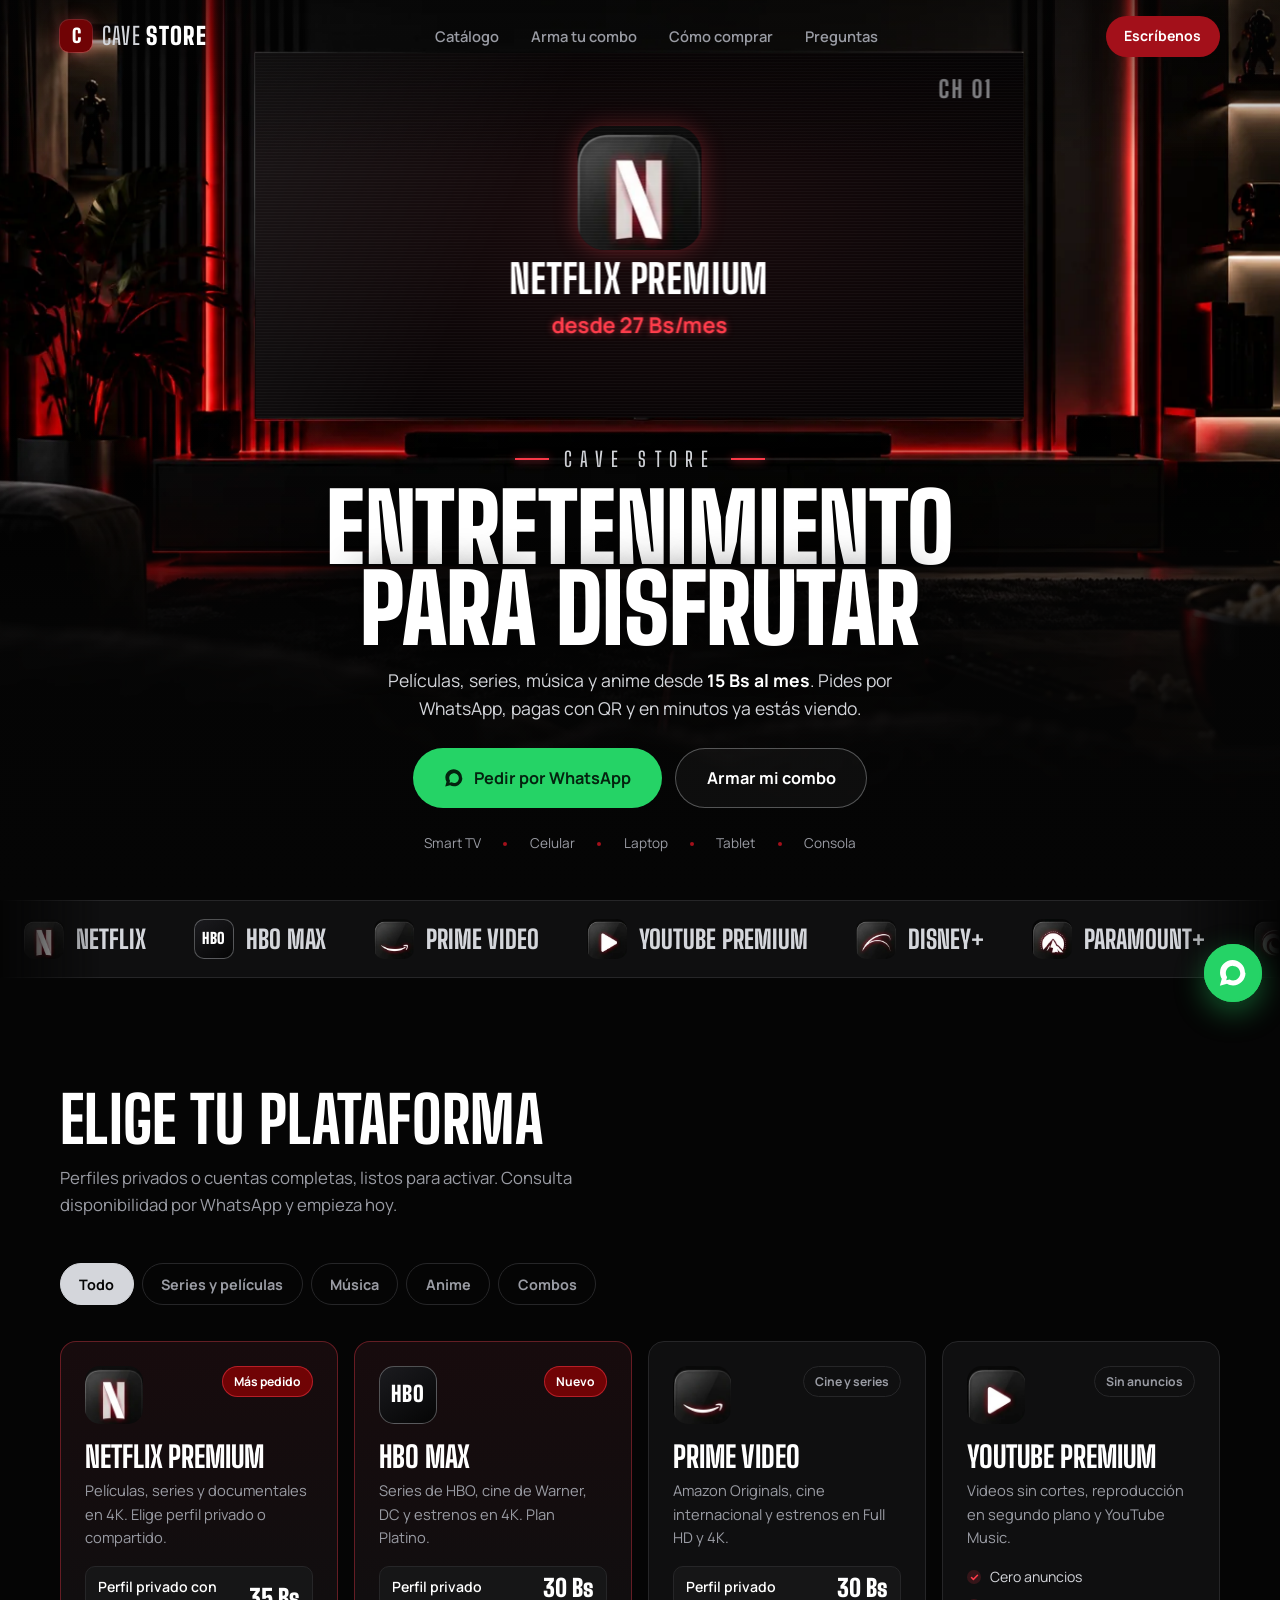
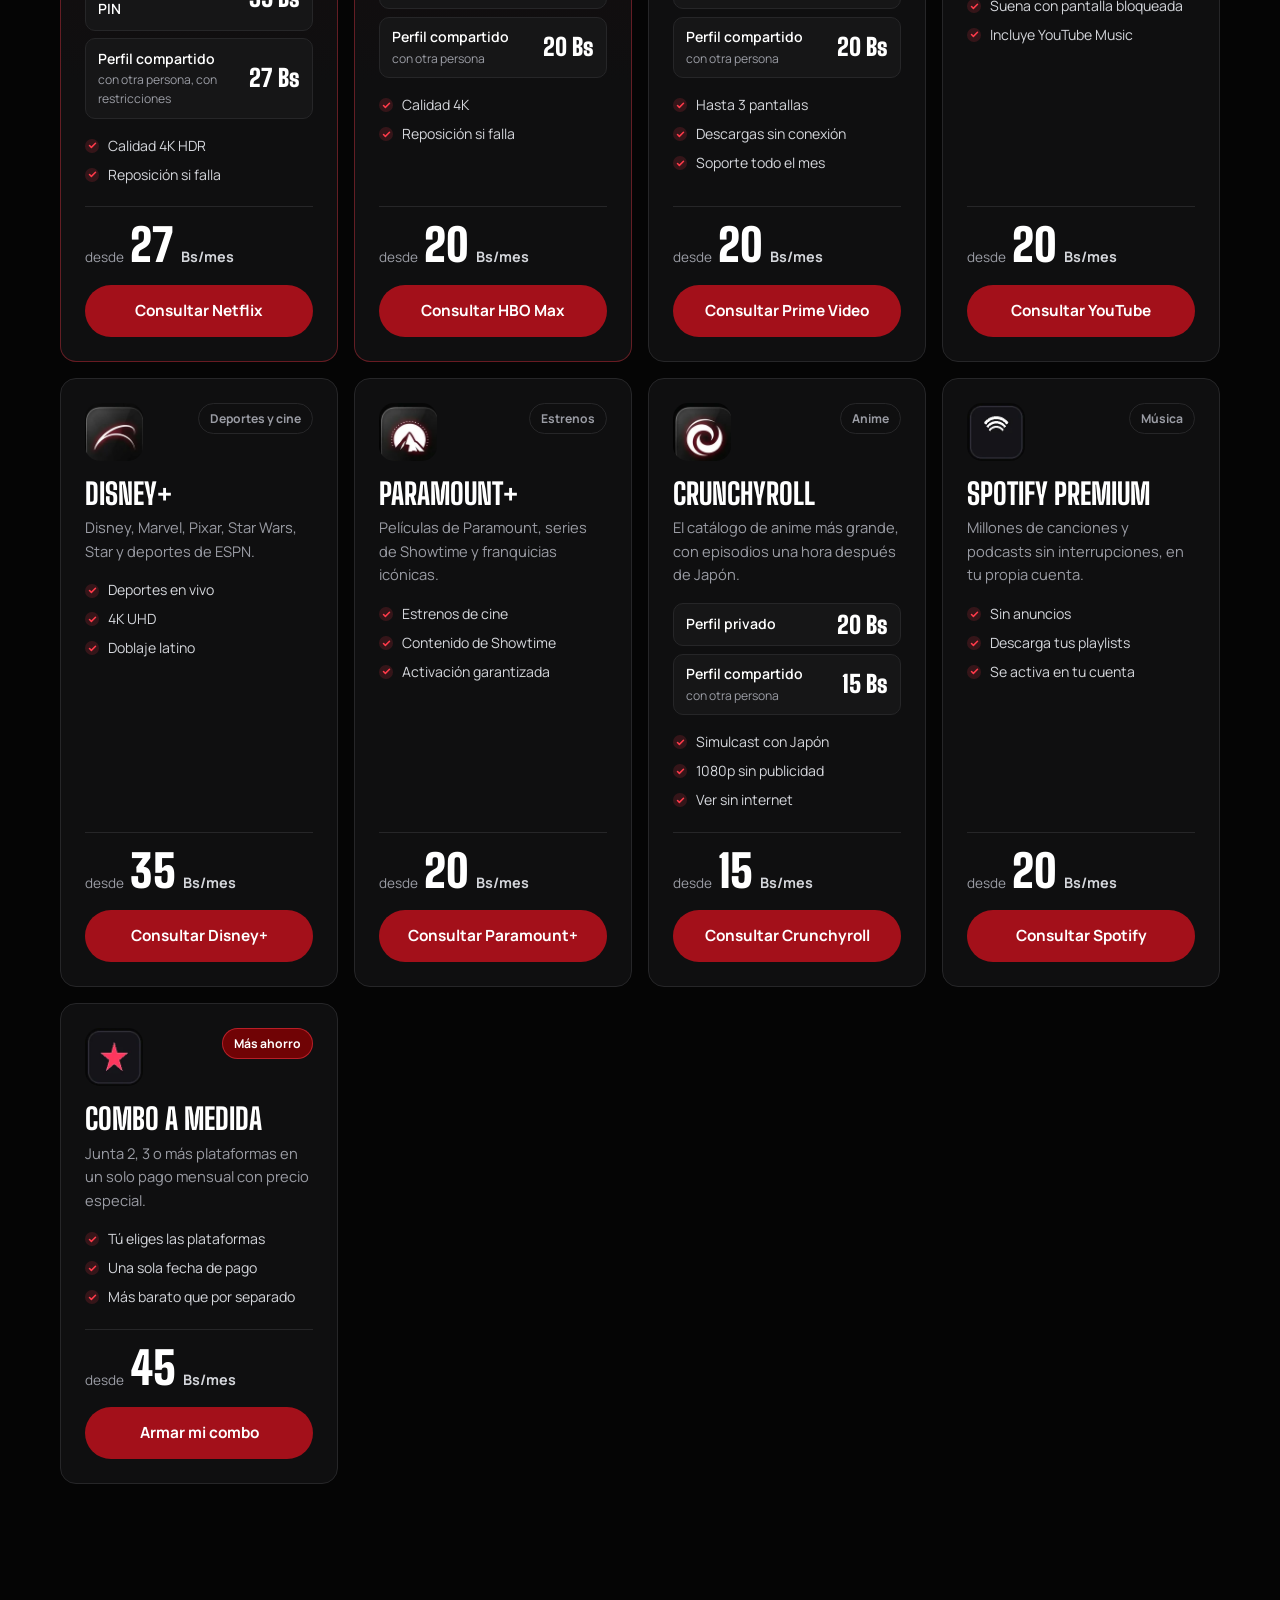
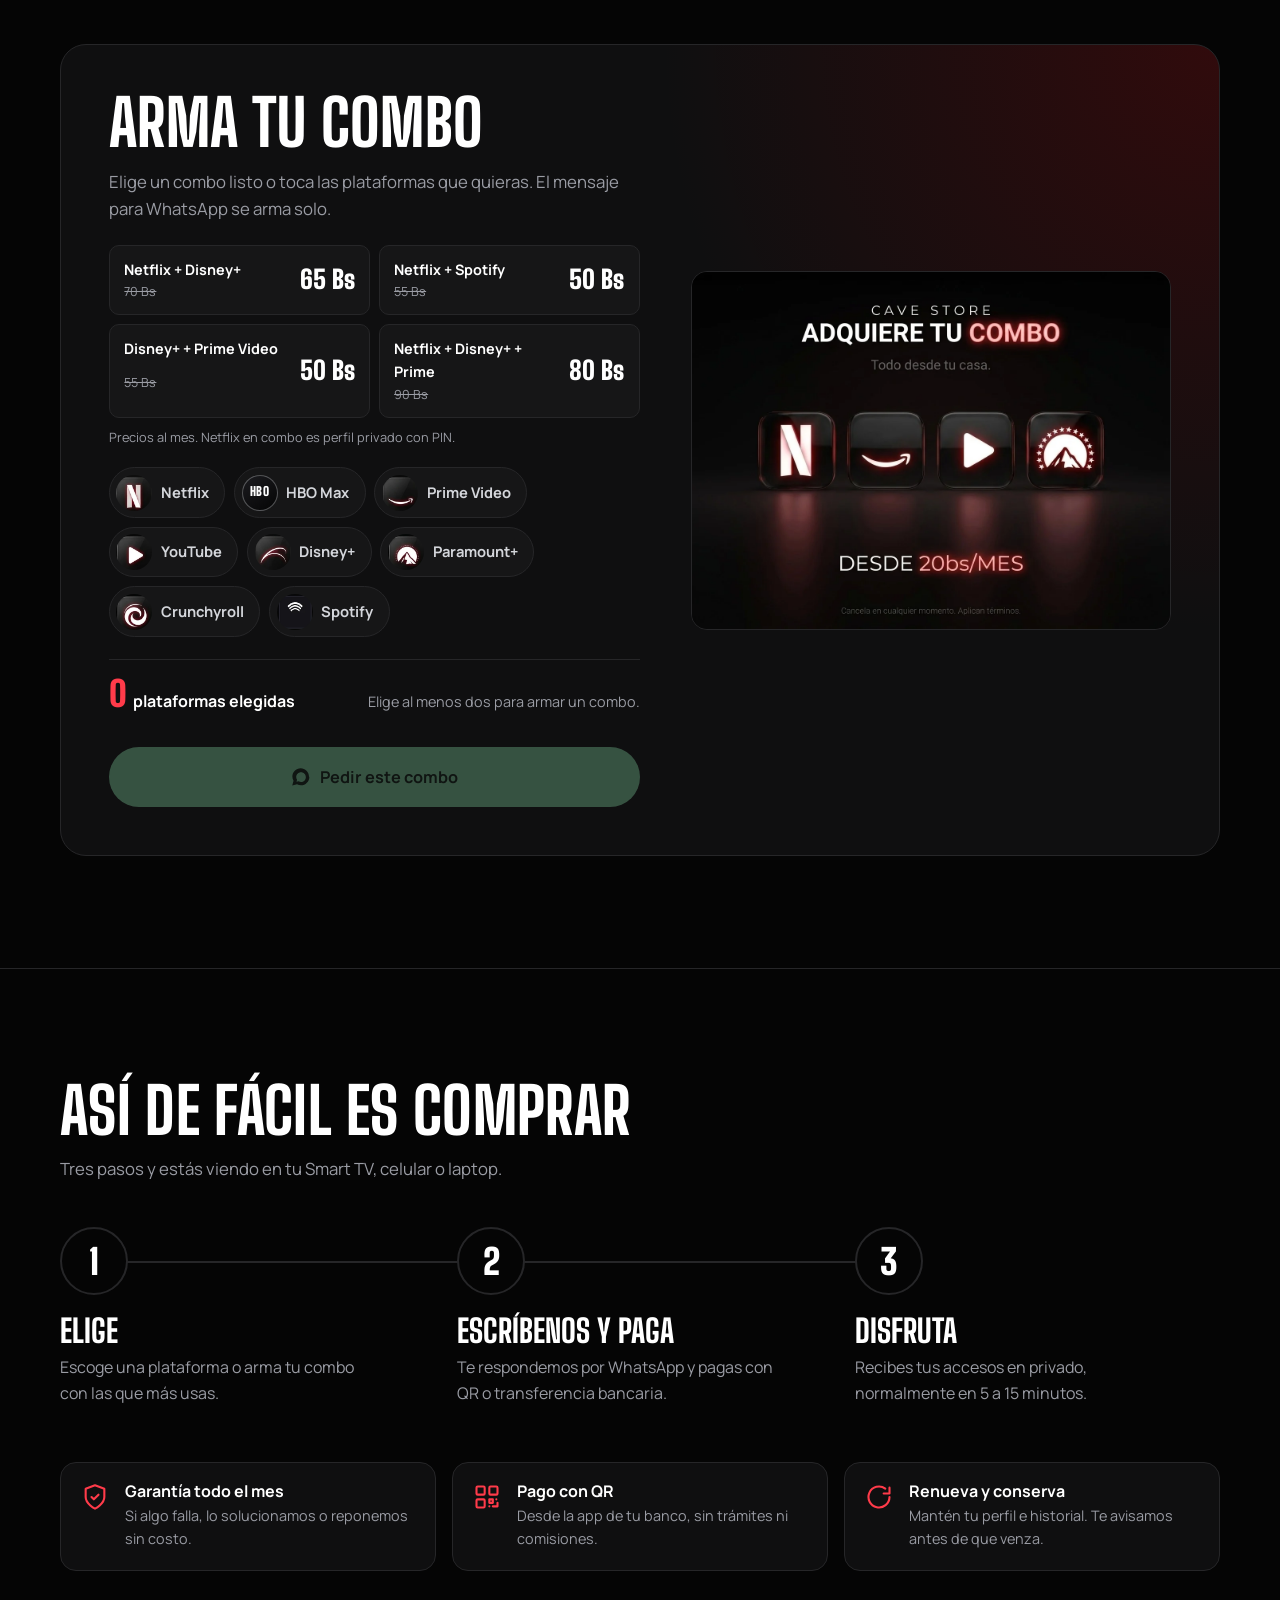
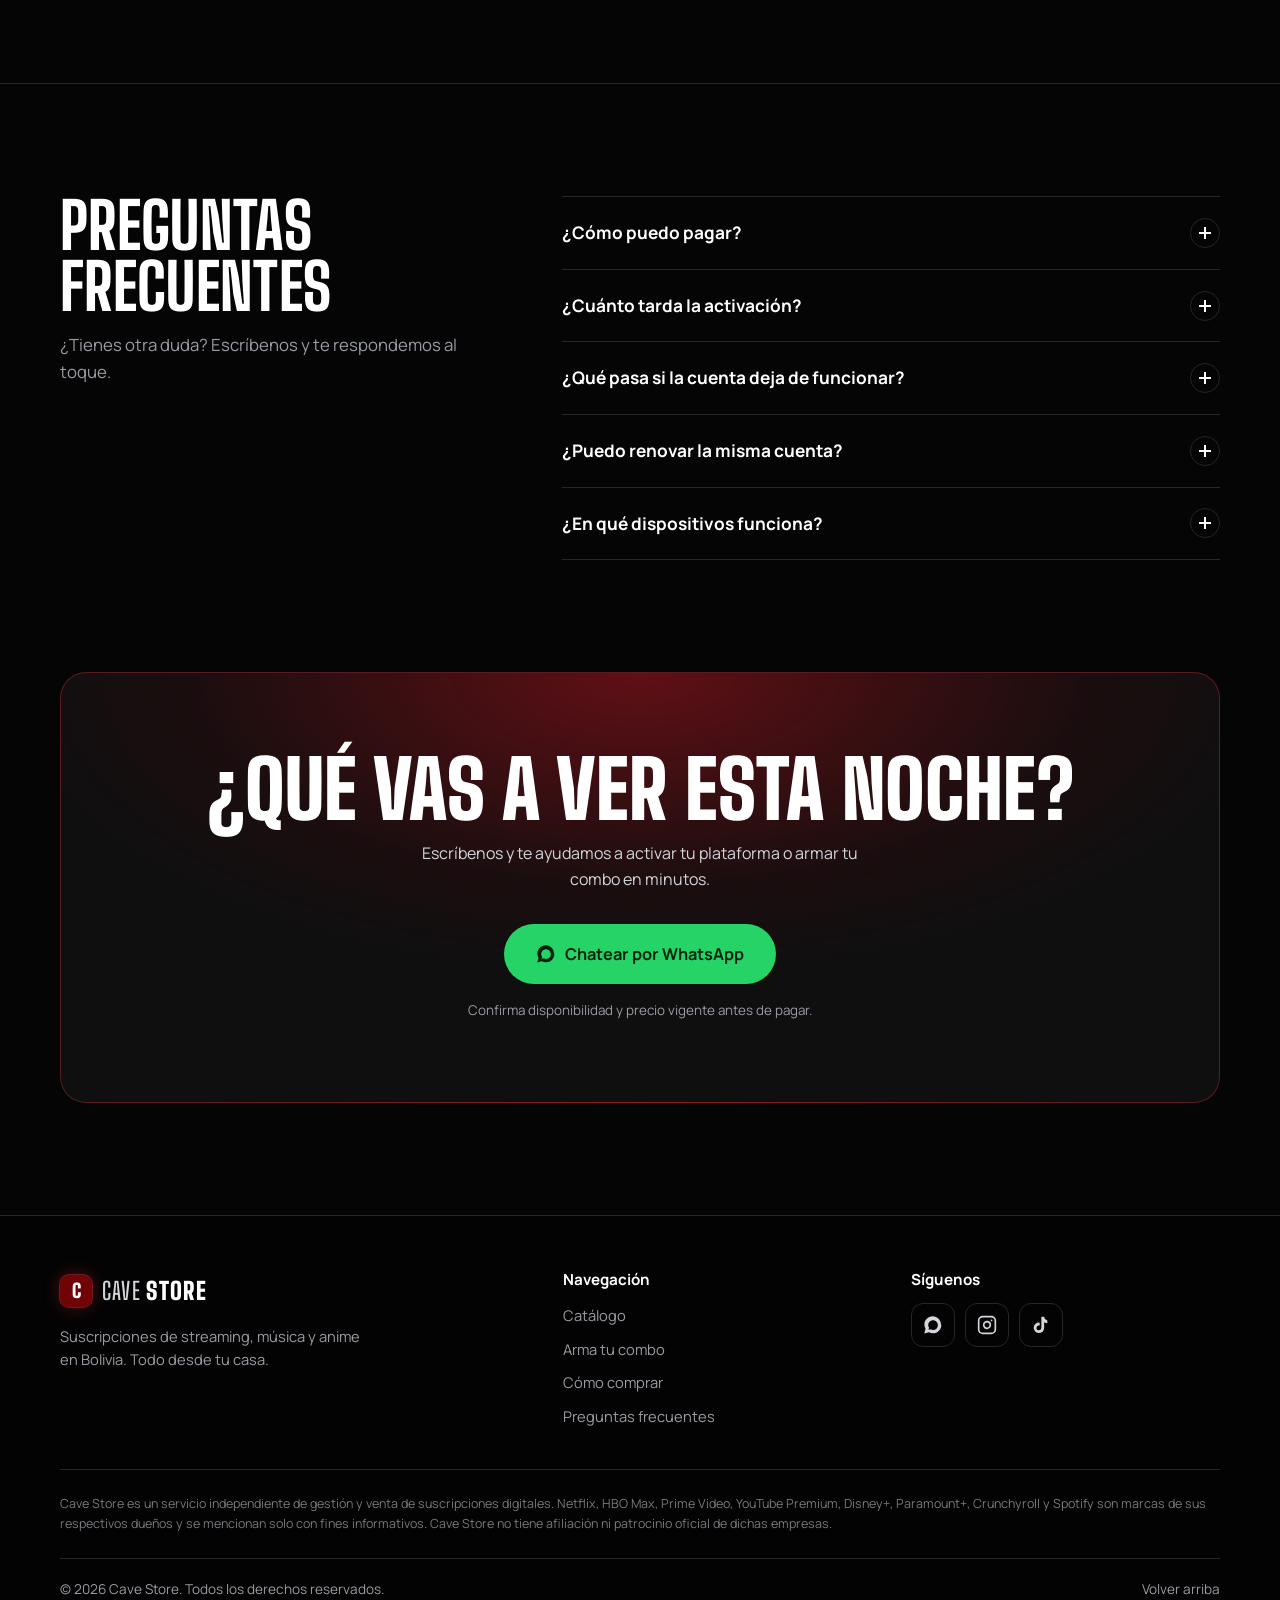
==== commit 5de8a66c: "Black Friday: combos HBO Max + Crunchyroll/Prime, HBO Max en catálogo Sección de Black Friday con cu" ====
--- a/index.html
+++ b/index.html
@@ -3,11 +3,11 @@
 <head>
   <meta charset="UTF-8">
   <meta name="viewport" content="width=device-width, initial-scale=1.0">
-  <title>Cave Store | Streaming en Bolivia desde 20 Bs al mes</title>
-  <meta name="description" content="Cave Store: Netflix, Prime Video, YouTube Premium, Disney+, Paramount+, Crunchyroll y Spotify desde 20 Bs/mes. Arma tu combo y actívalo por WhatsApp en minutos.">
+  <title>Cave Store | Streaming en Bolivia desde 15 Bs al mes</title>
+  <meta name="description" content="Cave Store: Netflix, HBO Max, Prime Video, YouTube Premium, Disney+, Paramount+, Crunchyroll y Spotify desde 15 Bs/mes. Ofertas de Black Friday. Arma tu combo y actívalo por WhatsApp en minutos.">
   <meta name="theme-color" content="#050505">
   <meta property="og:title" content="Cave Store · Entretenimiento para disfrutar">
-  <meta property="og:description" content="Streaming, música y anime desde 20 Bs/mes. Arma tu combo y pídelo por WhatsApp.">
+  <meta property="og:description" content="Streaming, música y anime desde 15 Bs/mes. Ofertas de Black Friday. Arma tu combo y pídelo por WhatsApp.">
   <meta property="og:type" content="website">
   <meta property="og:url" content="https://tihago2006.github.io/CaveStore/">
   <meta property="og:image" content="https://tihago2006.github.io/CaveStore/assets/images/cave-store-combo-desktop.jpg">
@@ -32,6 +32,7 @@
 
       <nav aria-label="Navegación principal">
         <ul class="nav-menu">
+          <li><a href="#black-friday" class="nav-link nav-bf">Black Friday</a></li>
           <li><a href="#servicios" class="nav-link">Catálogo</a></li>
           <li><a href="#combo" class="nav-link">Arma tu combo</a></li>
           <li><a href="#como-funciona" class="nav-link">Cómo comprar</a></li>
@@ -51,6 +52,7 @@
   <div class="mobile-drawer-overlay" aria-hidden="true"></div>
   <aside class="mobile-drawer" id="mobile-drawer" aria-label="Menú móvil">
     <ul class="mobile-nav-links">
+      <li><a href="#black-friday" class="mobile-nav-link">Black Friday 🔥</a></li>
       <li><a href="#servicios" class="mobile-nav-link">Catálogo</a></li>
       <li><a href="#combo" class="mobile-nav-link">Arma tu combo</a></li>
       <li><a href="#como-funciona" class="mobile-nav-link">Cómo comprar</a></li>
@@ -85,7 +87,7 @@
       <div class="container hero-content">
         <p class="hero-brandline">Cave Store</p>
         <h1 class="hero-title">Entretenimiento<br>para disfrutar</h1>
-        <p class="hero-sub">Películas, series, música y anime desde <strong>20 Bs al mes</strong>. Pides por WhatsApp, pagas con QR y en minutos ya estás viendo.</p>
+        <p class="hero-sub">Películas, series, música y anime desde <strong>15 Bs al mes</strong>. Pides por WhatsApp, pagas con QR y en minutos ya estás viendo.</p>
         <div class="hero-actions">
           <a href="https://wa.me/" class="btn btn-whatsapp btn-lg" data-wa-action="default">
             <svg class="ico" viewBox="0 0 24 24" fill="currentColor" aria-hidden="true"><path d="M12.031 6.172c-3.181 0-5.767 2.586-5.768 5.766-.001 1.298.38 2.27 1.019 3.287l-.711 2.598 2.664-.699c.981.541 1.838.813 2.796.814 3.179 0 5.767-2.587 5.768-5.766.001-3.18-2.585-5.766-5.768-5.766zm9.969 5.768c0 5.503-4.469 9.968-9.969 9.968-1.754 0-3.398-.456-4.831-1.251l-5.699 1.495 1.528-5.553c-.886-1.488-1.398-3.228-1.398-5.089 0-5.503 4.469-9.968 9.969-9.968 5.502 0 9.969 4.465 9.969 9.968z"/></svg>
@@ -104,6 +106,7 @@
       <div class="marquee-track">
         <ul class="marquee-list">
           <li><img src="assets/images/netflix.webp" alt="" width="40" height="40" loading="lazy">Netflix</li>
+          <li><span class="mq-badge" aria-hidden="true">HBO</span>HBO Max</li>
           <li><img src="assets/images/prime.webp" alt="" width="40" height="40" loading="lazy">Prime Video</li>
           <li><img src="assets/images/youtube.webp" alt="" width="40" height="40" loading="lazy">YouTube Premium</li>
           <li><img src="assets/images/disney.webp" alt="" width="40" height="40" loading="lazy">Disney+</li>
@@ -114,6 +117,55 @@
       </div>
     </section>
 
+    <!-- ================= BLACK FRIDAY (se oculta sola al terminar) ================= -->
+    <section class="bf-section" id="black-friday" data-bf-hasta="2026-11-30T23:59:00-04:00" aria-labelledby="bf-title">
+      <div class="container">
+        <div class="bf-head">
+          <p class="bf-kicker">Solo por pocos días</p>
+          <h2 class="bf-title" id="bf-title">Black <span>Friday</span></h2>
+          <p class="bf-sub">Combos con precio de locura. Pides por WhatsApp, pagas con QR y en minutos ya estás viendo.</p>
+          <div class="bf-countdown" aria-live="off">
+            <span class="bf-label">Termina en</span>
+            <div class="bf-time"><b id="bf-d">00</b><small>días</small></div>
+            <div class="bf-time"><b id="bf-h">00</b><small>horas</small></div>
+            <div class="bf-time"><b id="bf-m">00</b><small>min</small></div>
+            <div class="bf-time"><b id="bf-s">00</b><small>seg</small></div>
+          </div>
+        </div>
+
+        <div class="bf-grid">
+          <article class="bf-card is-star">
+            <span class="bf-badge">-20%</span>
+            <span class="bf-ribbon">El más pedido</span>
+            <div class="bf-icons"><span class="icon-badge">HBO</span><img src="assets/images/crunchyroll.webp" alt="" width="52" height="52" loading="lazy"></div>
+            <h3 class="bf-name">HBO Max + Crunchyroll</h3>
+            <p class="bf-desc">Perfiles privados. Series, cine y todo el anime en un solo pago.</p>
+            <div class="bf-price"><s>50 Bs</s><strong>40</strong><span>Bs/mes</span></div>
+            <a href="https://wa.me/" class="btn btn-primary btn-block bf-btn" data-wa-action="bf1">¡Lo quiero!</a>
+          </article>
+
+          <article class="bf-card">
+            <span class="bf-badge">-17%</span>
+            <div class="bf-icons"><span class="icon-badge">HBO</span><img src="assets/images/crunchyroll.webp" alt="" width="52" height="52" loading="lazy"></div>
+            <h3 class="bf-name">HBO Max + Crunchyroll</h3>
+            <p class="bf-desc">Versión compartida, el precio más bajo para no perderte nada.</p>
+            <div class="bf-price"><s>35 Bs</s><strong>29</strong><span>Bs/mes</span></div>
+            <a href="https://wa.me/" class="btn btn-primary btn-block bf-btn" data-wa-action="bf2">¡Lo quiero!</a>
+          </article>
+
+          <article class="bf-card">
+            <span class="bf-badge">-18%</span>
+            <div class="bf-icons"><span class="icon-badge">HBO</span><img src="assets/images/prime.webp" alt="" width="52" height="52" loading="lazy"></div>
+            <h3 class="bf-name">HBO Max + Prime Video</h3>
+            <p class="bf-desc">Perfiles privados. Dos catálogos enormes de series y películas.</p>
+            <div class="bf-price"><s>60 Bs</s><strong>49</strong><span>Bs/mes</span></div>
+            <a href="https://wa.me/" class="btn btn-primary btn-block bf-btn" data-wa-action="bf3">¡Lo quiero!</a>
+          </article>
+        </div>
+        <p class="bf-fine">Precios por mes. Cupos limitados por cuenta: confirma disponibilidad antes de pagar.</p>
+      </div>
+    </section>
+
     <!-- ================= CATÁLOGO ================= -->
     <section class="catalog-section" id="servicios">
       <div class="container">
@@ -150,6 +202,25 @@
             <a href="https://wa.me/" class="btn btn-primary btn-block" data-wa-action="netflix">Consultar Netflix</a>
           </article>
 
+          <article class="service-card is-featured" data-category="streaming">
+            <div class="card-top">
+              <span class="service-icon icon-badge" aria-hidden="true">HBO</span>
+              <span class="service-tag hot">Nuevo</span>
+            </div>
+            <h3 class="service-name">HBO Max</h3>
+            <p class="service-desc">Series de HBO, cine de Warner, DC y estrenos en 4K. Plan Platino.</p>
+            <ul class="price-options">
+              <li><span>Perfil privado</span><b>30 Bs</b></li>
+              <li><span>Perfil compartido<small>con otra persona</small></span><b>20 Bs</b></li>
+            </ul>
+            <ul class="service-features">
+              <li>Calidad 4K</li>
+              <li>Reposición si falla</li>
+            </ul>
+            <div class="price"><span class="price-from">desde</span><span class="price-amount">20</span><span class="price-unit">Bs/mes</span></div>
+            <a href="https://wa.me/" class="btn btn-primary btn-block" data-wa-action="hbo">Consultar HBO Max</a>
+          </article>
+
           <article class="service-card" data-category="streaming">
             <div class="card-top">
               <img src="assets/images/prime.webp" alt="" class="service-icon" width="58" height="58" loading="lazy">
@@ -157,6 +228,10 @@
             </div>
             <h3 class="service-name">Prime Video</h3>
             <p class="service-desc">Amazon Originals, cine internacional y estrenos en Full HD y 4K.</p>
+            <ul class="price-options">
+              <li><span>Perfil privado</span><b>30 Bs</b></li>
+              <li><span>Perfil compartido<small>con otra persona</small></span><b>20 Bs</b></li>
+            </ul>
             <ul class="service-features">
               <li>Hasta 3 pantallas</li>
               <li>Descargas sin conexión</li>
@@ -221,12 +296,16 @@
             </div>
             <h3 class="service-name">Crunchyroll</h3>
             <p class="service-desc">El catálogo de anime más grande, con episodios una hora después de Japón.</p>
+            <ul class="price-options">
+              <li><span>Perfil privado</span><b>20 Bs</b></li>
+              <li><span>Perfil compartido<small>con otra persona</small></span><b>15 Bs</b></li>
+            </ul>
             <ul class="service-features">
               <li>Simulcast con Japón</li>
               <li>1080p sin publicidad</li>
               <li>Ver sin internet</li>
             </ul>
-            <div class="price"><span class="price-from">desde</span><span class="price-amount">20</span><span class="price-unit">Bs/mes</span></div>
+            <div class="price"><span class="price-from">desde</span><span class="price-amount">15</span><span class="price-unit">Bs/mes</span></div>
             <a href="https://wa.me/" class="btn btn-primary btn-block" data-wa-action="crunchyroll">Consultar Crunchyroll</a>
           </article>
 
@@ -292,6 +371,7 @@
             <fieldset class="combo-options">
               <legend class="sr-only">Plataformas para tu combo</legend>
               <label class="combo-chip"><input type="checkbox" value="Netflix" data-price="33" data-usd="netflix.privado"><img src="assets/images/netflix.webp" alt="" width="36" height="36" loading="lazy"><span>Netflix</span></label>
+              <label class="combo-chip"><input type="checkbox" value="HBO Max" data-price="20"><span class="chip-badge" aria-hidden="true">HBO</span><span>HBO Max</span></label>
               <label class="combo-chip"><input type="checkbox" value="Prime Video" data-price="20"><img src="assets/images/prime.webp" alt="" width="36" height="36" loading="lazy"><span>Prime Video</span></label>
               <label class="combo-chip"><input type="checkbox" value="YouTube Premium" data-price="20"><img src="assets/images/youtube.webp" alt="" width="36" height="36" loading="lazy"><span>YouTube</span></label>
               <label class="combo-chip"><input type="checkbox" value="Disney+" data-price="30" data-usd="disney.compartido"><img src="assets/images/disney.webp" alt="" width="36" height="36" loading="lazy"><span>Disney+</span></label>
@@ -463,7 +543,7 @@
         </div>
       </div>
 
-      <p class="footer-disclaimer">Cave Store es un servicio independiente de gestión y venta de suscripciones digitales. Netflix, Prime Video, YouTube Premium, Disney+, Paramount+, Crunchyroll y Spotify son marcas de sus respectivos dueños y se mencionan solo con fines informativos. Cave Store no tiene afiliación ni patrocinio oficial de dichas empresas.</p>
+      <p class="footer-disclaimer">Cave Store es un servicio independiente de gestión y venta de suscripciones digitales. Netflix, HBO Max, Prime Video, YouTube Premium, Disney+, Paramount+, Crunchyroll y Spotify son marcas de sus respectivos dueños y se mencionan solo con fines informativos. Cave Store no tiene afiliación ni patrocinio oficial de dichas empresas.</p>
 
       <div class="footer-bottom">
         <span>&copy; <span id="year">2026</span> Cave Store. Todos los derechos reservados.</span>
--- a/assets/css/styles.css
+++ b/assets/css/styles.css
@@ -624,10 +624,71 @@
   .marquee-list li { font-size: 1.3rem; }
 }
 
+/* ==========================================================================
+   BLACK FRIDAY · se oculta sola cuando termina (ver script.js)
+   ========================================================================== */
+.icon-badge, .mq-badge, .chip-badge {
+  display: inline-grid; place-items: center; flex: none;
+  background: linear-gradient(145deg, #1b1b1f, #050505);
+  border: 1px solid rgba(212, 214, 219, .35); color: #fff;
+  font-family: var(--display); font-weight: 900; letter-spacing: .04em; line-height: 1;
+}
+.service-icon.icon-badge { font-size: 1.35rem; }
+.mq-badge { width: 40px; height: 40px; border-radius: 10px; font-size: .95rem; }
+.chip-badge { width: 36px; height: 36px; border-radius: 50%; font-size: .78rem; }
+.nav-bf { color: var(--neon) !important; font-weight: 800; }
+
+.bf-section {
+  position: relative; padding: clamp(3.5rem, 8vw, 6rem) 0;
+  background:
+    radial-gradient(60% 60% at 50% 0%, rgba(255, 59, 74, .22), transparent 70%),
+    linear-gradient(180deg, #0a0203, var(--ink));
+  border-top: 1px solid rgba(255, 59, 74, .35); border-bottom: 1px solid var(--line);
+  overflow: hidden;
+}
+.bf-section[hidden] { display: none; }
+.bf-head { text-align: center; margin-bottom: 2.5rem; }
+.bf-kicker { display: inline-block; padding: .3rem .9rem; border-radius: 999px; background: var(--brand); color: #fff; font-weight: 800; font-size: .8rem; letter-spacing: .14em; text-transform: uppercase; margin-bottom: .9rem; }
+.bf-title {
+  font-family: var(--display); font-weight: 900; text-transform: uppercase; line-height: .9;
+  font-size: clamp(3.4rem, 12vw, 7.5rem); color: #fff; letter-spacing: .01em;
+}
+.bf-title span { color: var(--neon); text-shadow: 0 0 18px rgba(255, 59, 74, .65), 0 0 46px rgba(255, 59, 74, .35); animation: bf-flicker 4s infinite; }
+.bf-sub { max-width: 560px; margin: 1rem auto 1.6rem; color: var(--silver); }
+.bf-countdown { display: inline-flex; flex-wrap: wrap; justify-content: center; align-items: center; gap: .6rem; }
+.bf-label { width: 100%; font-size: .8rem; font-weight: 700; letter-spacing: .14em; text-transform: uppercase; color: var(--silver-dim); }
+.bf-time { min-width: 72px; padding: .6rem .4rem; border-radius: var(--r-sm); background: var(--panel-2); border: 1px solid rgba(255, 59, 74, .35); }
+.bf-time b { display: block; font-family: var(--display); font-weight: 900; font-size: 2.2rem; line-height: 1; color: #fff; font-variant-numeric: tabular-nums; }
+.bf-time small { font-size: .72rem; color: var(--silver-dim); text-transform: uppercase; letter-spacing: .08em; }
+
+.bf-grid { display: grid; grid-template-columns: repeat(auto-fit, minmax(260px, 1fr)); gap: 1rem; align-items: stretch; }
+.bf-card {
+  position: relative; display: flex; flex-direction: column; padding: 1.6rem 1.5rem 1.5rem;
+  border-radius: var(--r-md); background: var(--panel); border: 1px solid var(--line);
+  transition: transform .4s var(--ease), border-color .3s ease, box-shadow .3s ease;
+}
+.bf-card:hover { transform: translateY(-4px); border-color: rgba(255, 59, 74, .55); }
+.bf-card.is-star { border-color: var(--neon); background: linear-gradient(180deg, #1d080b, var(--panel) 60%); box-shadow: 0 0 0 1px rgba(255, 59, 74, .25), 0 18px 50px rgba(163, 16, 26, .35); animation: bf-pulse 2.6s ease-in-out infinite; }
+.bf-badge { position: absolute; top: -14px; right: 16px; padding: .35rem .7rem; border-radius: 999px; background: var(--neon); color: #fff; font-family: var(--display); font-weight: 900; font-size: 1.15rem; box-shadow: 0 6px 20px rgba(255, 59, 74, .45); }
+.bf-ribbon { align-self: flex-start; margin-bottom: .8rem; padding: .2rem .65rem; border-radius: 6px; background: rgba(255, 59, 74, .14); color: var(--neon); font-size: .75rem; font-weight: 800; letter-spacing: .08em; text-transform: uppercase; }
+.bf-icons { display: flex; gap: .5rem; margin-bottom: .9rem; }
+.bf-icons img, .bf-icons .icon-badge { width: 52px; height: 52px; border-radius: 14px; font-size: 1.1rem; }
+.bf-name { font-family: var(--display); font-weight: 800; font-size: 1.75rem; text-transform: uppercase; line-height: 1; color: #fff; margin-bottom: .45rem; }
+.bf-desc { color: var(--silver-dim); font-size: .93rem; margin-bottom: 1.1rem; }
+.bf-price { margin-top: auto; display: flex; align-items: baseline; gap: .5rem; padding-top: 1rem; border-top: 1px solid var(--line); margin-bottom: 1rem; }
+.bf-price s { color: var(--silver-dim); font-weight: 700; }
+.bf-price strong { font-family: var(--display); font-weight: 900; font-size: 3.4rem; line-height: 1; color: #fff; }
+.bf-price span { font-weight: 700; font-size: .9rem; }
+.bf-fine { text-align: center; margin-top: 1.4rem; font-size: .82rem; color: var(--silver-dim); }
+
+@keyframes bf-pulse { 0%, 100% { box-shadow: 0 0 0 1px rgba(255, 59, 74, .25), 0 18px 50px rgba(163, 16, 26, .3); } 50% { box-shadow: 0 0 0 1px rgba(255, 59, 74, .6), 0 18px 60px rgba(255, 59, 74, .45); } }
+@keyframes bf-flicker { 0%, 92%, 100% { opacity: 1; } 93% { opacity: .55; } 95% { opacity: 1; } 97% { opacity: .7; } }
+
 @media (prefers-reduced-motion: reduce) {
   *, *::before, *::after { animation-duration: .01ms !important; animation-iteration-count: 1 !important; transition-duration: .01ms !important; }
   html { scroll-behavior: auto; }
   .tv-inner { transform: none; filter: none; }
   .marquee-track { animation: none; }
+  .bf-card.is-star, .bf-title span { animation: none; }
   .reveal { opacity: 1; transform: none; }
 }
